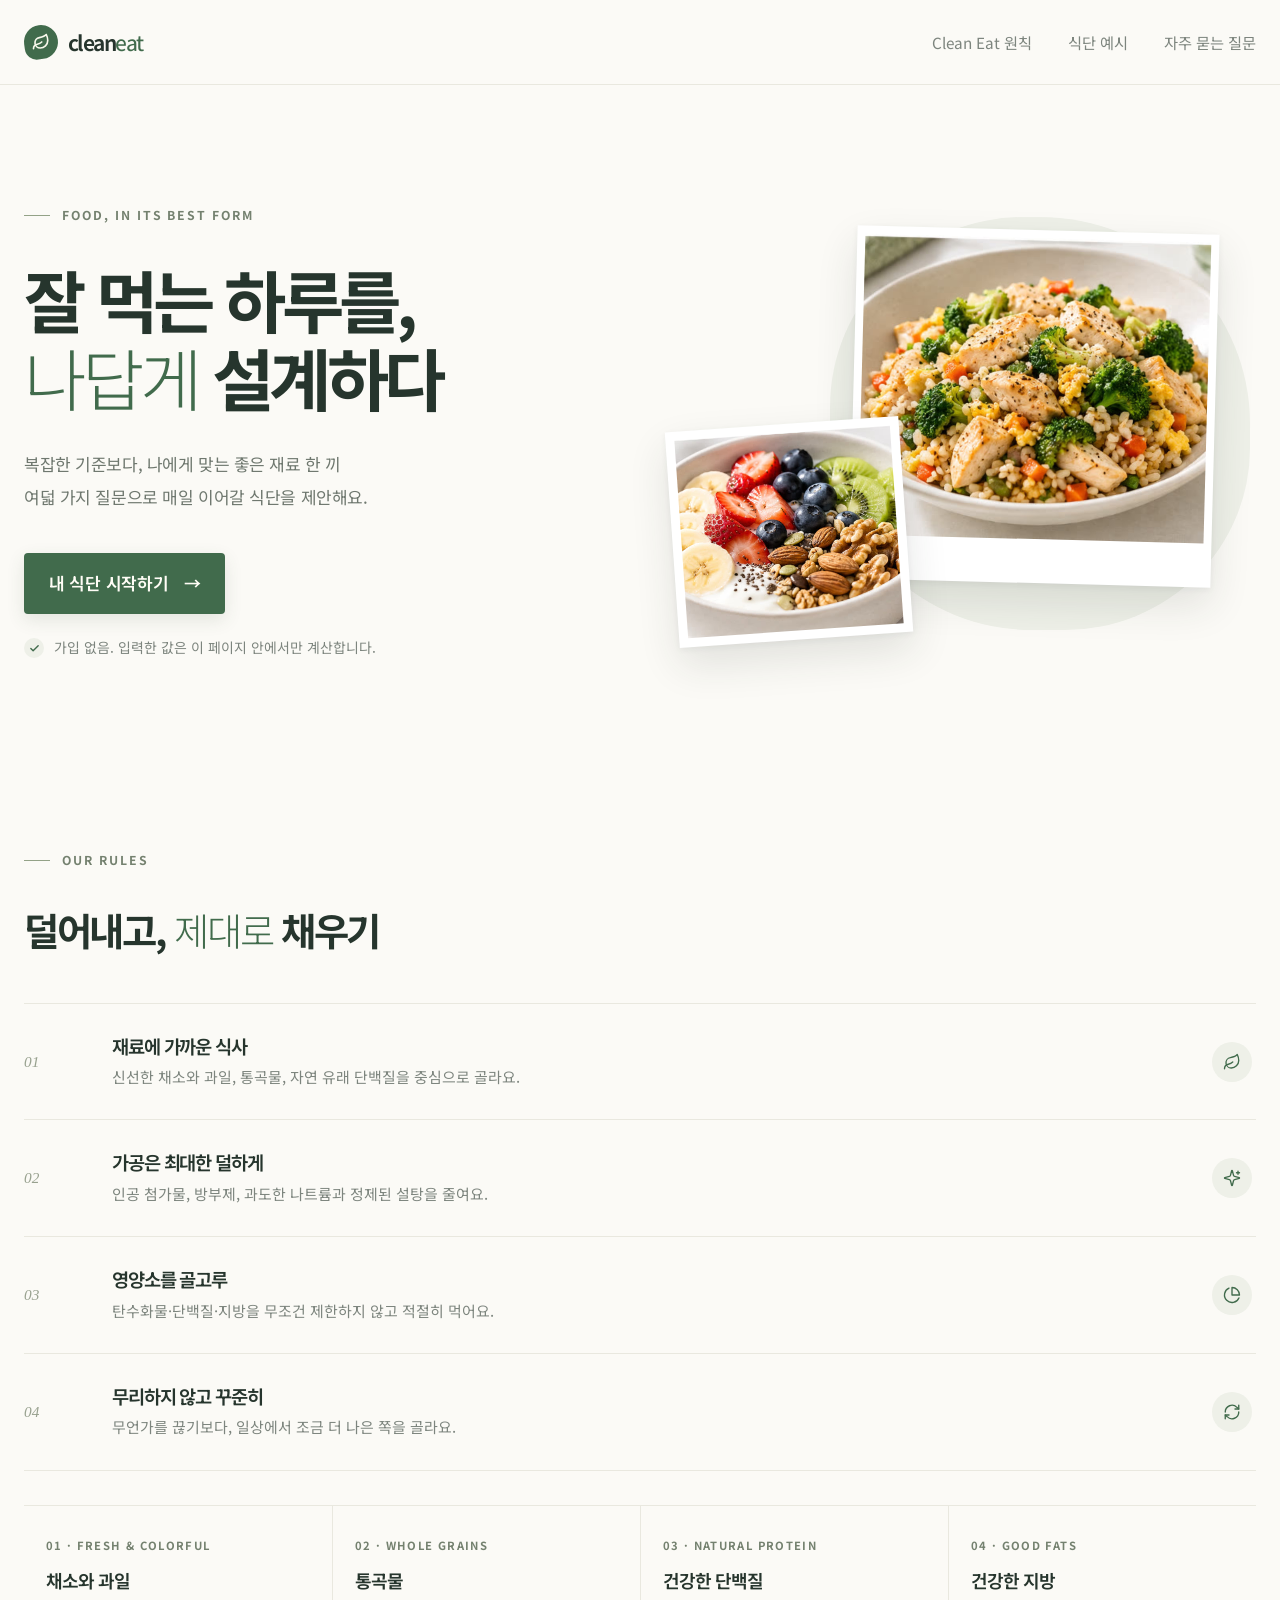
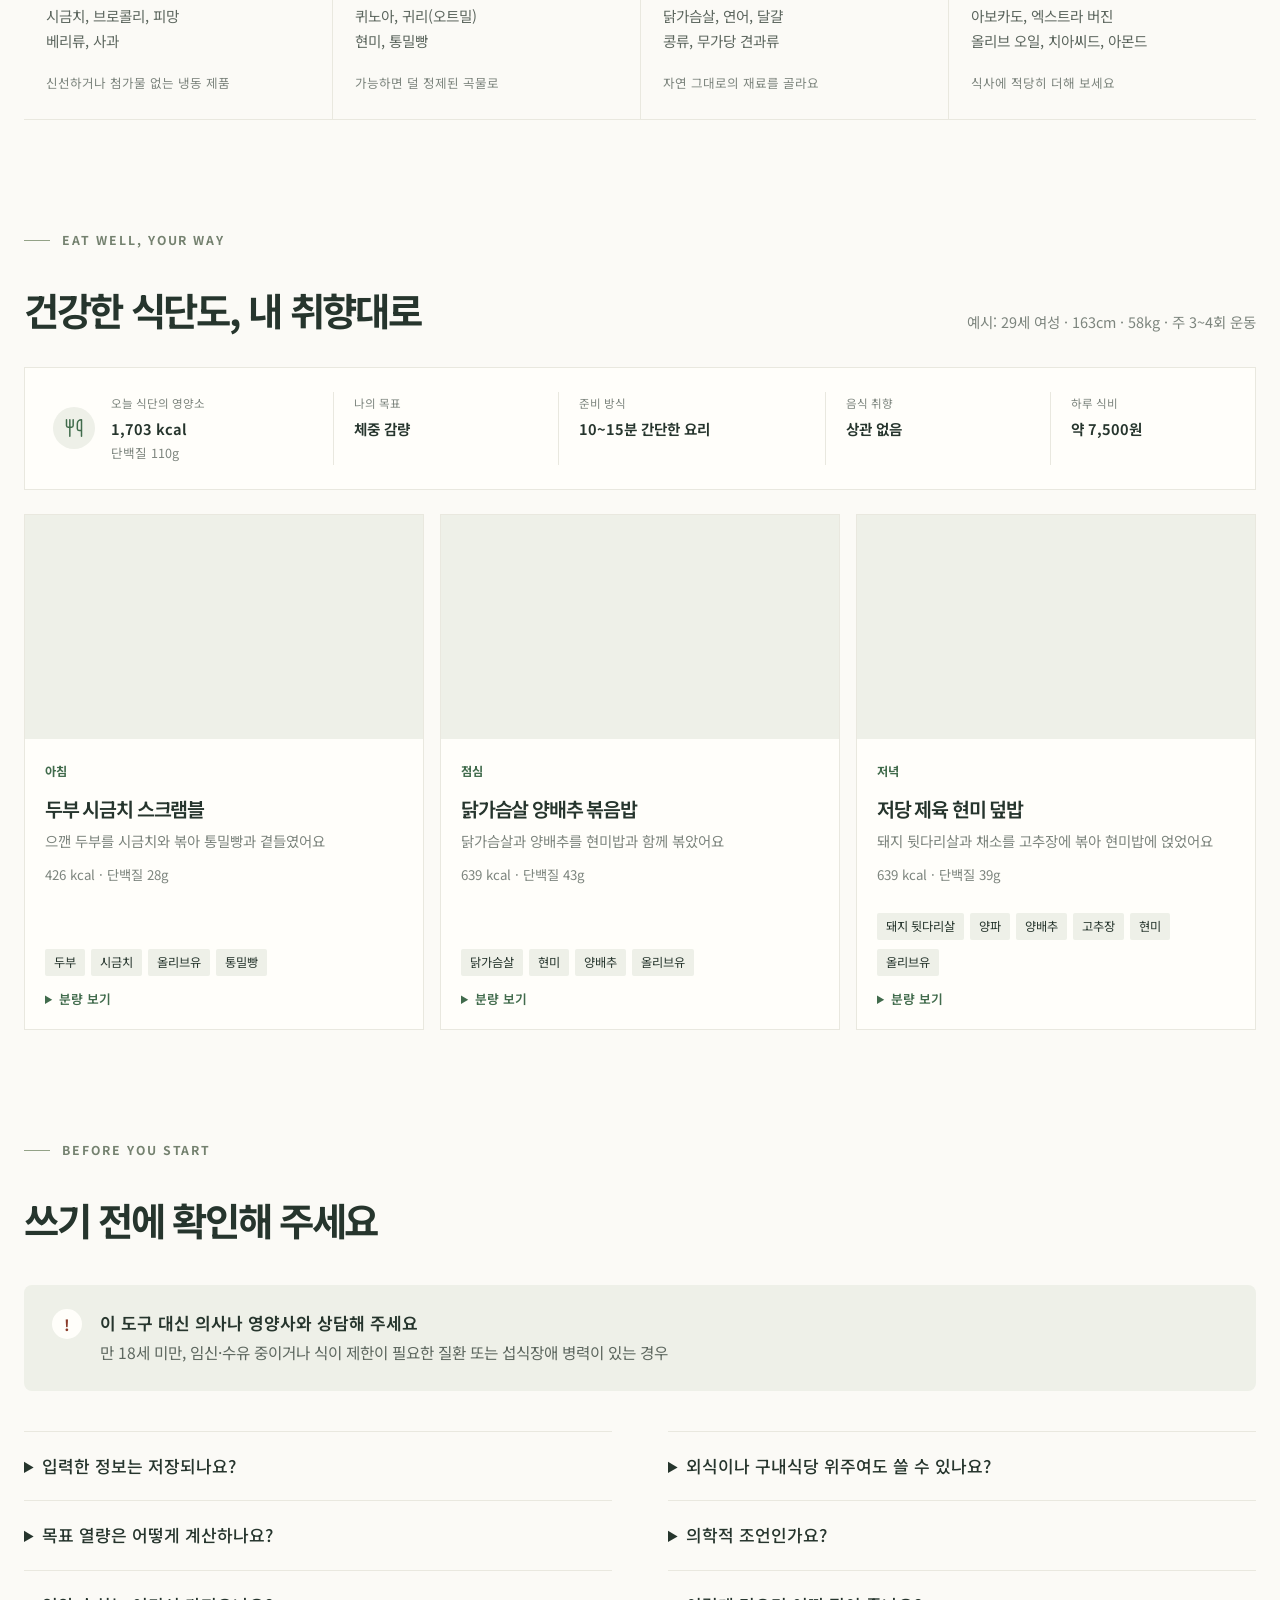
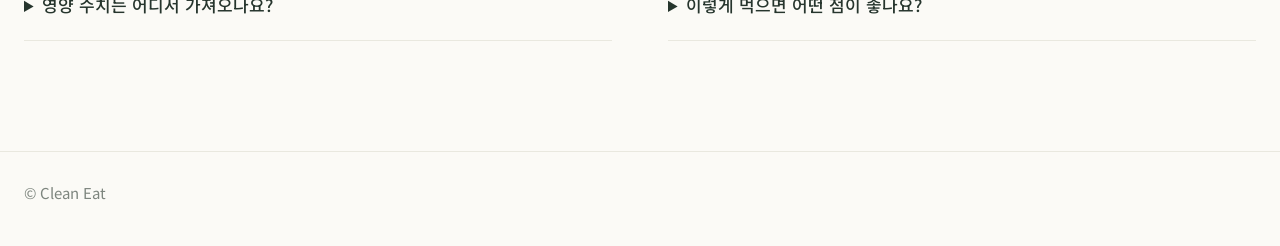
==== cleaneat.html @ fa716d8e "Update cleaneat.html" ====
<!DOCTYPE html>
<html lang="ko">
<head>
<meta charset="utf-8">
<meta name="viewport" content="width=device-width, initial-scale=1, viewport-fit=cover">
<title>Clean Eat — 나를 위한 오늘의 식단</title>
<meta name="description" content="성별·나이·키·몸무게와 목표, 요리 수준, 예산을 입력하면 통곡물·신선식품 중심의 하루 세 끼 메뉴와 분량을 계산해 보여줍니다.">
<link rel="preconnect" href="https://fonts.googleapis.com">
<link rel="preconnect" href="https://fonts.gstatic.com" crossorigin>
<link href="https://fonts.googleapis.com/css2?family=Noto+Sans+KR:wght@100..900&display=swap" rel="stylesheet">
<style>
:root{--bg:#fbfaf6;--fg:#26352d;--mut:#7d857e;--g:#416b4c;--gd:#304e38;--gt:#fffdf6;--card:#fffefa;--soft:#eef0e8;--line:#e9e8df;--warn:#8a3b2a;
box-sizing:border-box;padding-top:env(safe-area-inset-top,0px);padding-bottom:env(safe-area-inset-bottom,0px)}
@media(prefers-color-scheme:dark){:root:not([data-theme="light"]){--bg:#161c18;--fg:#e8eee9;--mut:#a9b8ad;--g:#8fbf96;--gt:#10200f;--card:#1e2620;--soft:#232c25;--line:#34403a;--warn:#e8a08f}}
:root[data-theme="dark"]{--bg:#161c18;--fg:#e8eee9;--mut:#a9b8ad;--g:#8fbf96;--gt:#10200f;--card:#1e2620;--soft:#232c25;--line:#34403a;--warn:#e8a08f}
html{scroll-padding-top:env(safe-area-inset-top,0px);font-size:17px}
*,*:before,*:after{box-sizing:inherit}
body{margin:0;background:var(--bg);color:var(--fg);font-family:"Inter","Noto Sans KR","Apple SD Gothic Neo","Malgun Gothic",sans-serif;line-height:1.7;-webkit-font-smoothing:antialiased;word-break:keep-all;overflow-wrap:break-word}
.w{max-width:1040px;margin:0 auto;padding:0 24px}
.wide{max-width:1328px}
header{border-bottom:1px solid var(--line)}
header .w{max-width:1500px;display:flex;justify-content:space-between;align-items:center;height:84px}
.logo{display:flex;align-items:center;gap:10px;background:none;border:0;padding:0;color:var(--fg);font-family:inherit;font-weight:650;font-size:21px;line-height:1;letter-spacing:-.075em;cursor:pointer}.logo b{color:var(--g);font-weight:450}
.nv{display:flex;align-items:center;gap:36px}.nv .lk{background:none;border:0;padding:6px 0;font:inherit;font-size:.9rem;color:var(--mut);cursor:pointer}.nv .lk:hover{color:var(--fg)}.nv .lk{white-space:nowrap}.nv .sp{display:none}
h1,h2,h3{line-height:1.3;letter-spacing:-.06em;margin:0}
h1{font-size:clamp(44px,5.3vw,80px);font-weight:700;letter-spacing:-.07em;line-height:1.16}
h2{font-size:clamp(1.6rem,3vw,2.5rem);font-weight:700;letter-spacing:-.06em}
.q h2,.rh h2{font-weight:490}
em{font-style:normal;color:var(--g);font-weight:300;letter-spacing:-.06em}
.lab{font-size:.8rem;font-weight:700;letter-spacing:.16em;color:#74816f;margin:0 0 12px}
p{margin:0}.mut{color:var(--mut)}
.btn{display:inline-flex;align-items:center;justify-content:center;gap:15px;border:1px solid transparent;border-radius:4px;background:var(--g);color:var(--gt);font:inherit;font-weight:620;letter-spacing:-.015em;padding:15px 24px;cursor:pointer;box-shadow:0 6px 18px rgba(55,82,61,.12);transition:transform .2s,background .2s,box-shadow .2s}.btn:hover:not(:disabled){transform:translateY(-1px);background:var(--gd,var(--g));box-shadow:0 8px 20px rgba(55,82,61,.16)}
.btn.o{background:none;color:var(--gd,var(--fg));border:1px solid #d9e1d5;border-radius:5px;padding:9px 18px;font-size:.9rem;font-weight:600;box-shadow:none}.btn.o:hover:not(:disabled){background:var(--soft);transform:none;box-shadow:none}
.btn:disabled{opacity:.4;cursor:not-allowed}
:focus-visible{outline:3px solid var(--g);outline-offset:2px}
/* 홈 */
.hero{display:grid;grid-template-columns:1fr 1fr;gap:64px;align-items:center;padding:120px 0 80px}
.hero p.lead{margin:30px 0 40px;color:#6f786f;letter-spacing:-.025em;line-height:1.95}
.hero .ok{display:flex;align-items:center;gap:10px;margin-top:22px;font-size:.82rem;color:var(--mut)}
.hero .ok i{display:grid;place-items:center;width:20px;height:20px;border-radius:50%;background:var(--soft);color:var(--g);flex:none}
.eb{display:flex;align-items:center;gap:12px;font-size:.72rem;font-weight:700;letter-spacing:.16em;color:#74816f;margin:0 0 34px}.eb:before{content:"";width:26px;height:1px;background:#93a287}
/* 히어로 사진 두 장 (큰 사진 a, 작은 사진 b) */
.col{position:relative;aspect-ratio:650/500;width:100%;max-width:660px;justify-self:end}
.col .blob{position:absolute;left:27%;top:2%;width:72%;height:92%;border-radius:46% 50% 44% 48%;background:var(--soft)}
.pol{position:absolute;margin:0;background:#fff;padding:8px 8px 44px;box-shadow:0 18px 40px rgba(38,53,45,.12),0 2px 6px rgba(38,53,45,.06)}
.pol img{display:block;width:100%;height:100%;object-fit:cover}
.pol.a{left:31%;top:5%;width:62%;transform:rotate(1.5deg)}.pol.a img{aspect-ratio:1.15}
.pol.b{left:0;top:48%;width:40%;padding:9px;transform:rotate(-4deg)}.pol.b img{aspect-ratio:1.09}
[id]{scroll-margin-top:24px}
.sec{padding:110px 0 0}
.rows{margin-top:48px;border-bottom:1px solid var(--line)}
.row{display:grid;grid-template-columns:76px 1fr 44px;gap:12px;align-items:center;padding:30px 0;border-top:1px solid var(--line)}
.row .k{color:#98a18f;font-family:Georgia,serif;font-style:italic;font-weight:400;font-size:.9rem}.row h3{font-size:1.1rem;margin-bottom:6px}.row p{font-size:.88rem;color:var(--mut)}
.row .ri{display:grid;place-items:center;width:40px;height:40px;border-radius:50%;background:var(--soft);color:var(--g)}
.ing{display:grid;grid-template-columns:repeat(4,1fr);margin-top:34px;border-top:1px solid var(--line);border-bottom:1px solid var(--line)}
.ing>div{padding:30px 22px 26px;border-left:1px solid var(--line)}.ing>div:first-child{border-left:0}
.ing .k{font-size:.66rem;font-weight:700;letter-spacing:.12em;color:#74816f}
.ing h3{font-size:1.06rem;margin:14px 0 10px}
.ing p{font-size:.86rem;line-height:1.75;color:#5d675f}
.ing small{display:block;margin-top:18px;font-size:.74rem;color:var(--mut)}
.exh{display:flex;justify-content:space-between;align-items:flex-end;gap:16px;flex-wrap:wrap}
.exh .mut{font-size:.85rem}
.two{padding-bottom:110px}
.ck2{display:flex;gap:18px;align-items:flex-start;background:var(--soft);border-radius:8px;padding:24px 28px;margin-top:40px}
.ck2 .ci{flex:none;display:grid;place-items:center;width:30px;height:30px;border-radius:50%;background:var(--card);color:var(--warn);font-weight:700;font-size:.9rem}
.ck2 p{color:#5d675f;font-size:.92rem;line-height:1.7}.ck2 b{display:block;color:var(--fg);font-size:1rem;font-weight:620;margin-bottom:2px}
.faq{display:grid;grid-template-columns:1fr 1fr;column-gap:56px;margin-top:40px;align-items:start}
.faq details{padding:20px 0}
details{border-top:1px solid var(--line);padding:16px 0}details:last-of-type{border-bottom:1px solid var(--line)}
summary{cursor:pointer;font-weight:500}details p{margin-top:8px;color:var(--mut)}
details ul{margin:10px 0 0;padding-left:1.2em;color:var(--mut)}details li+li{margin-top:4px}
/* 요약 막대 (홈 예시 결과) */
.sumt{display:grid;grid-template-columns:1.5fr 1.1fr 1.3fr 1.1fr 1fr;background:var(--card);border:1px solid var(--line);padding:24px 0;margin-top:32px}
.sumt>div{padding:2px 20px;border-left:1px solid var(--line);min-width:0}.sumt>div:first-child{border-left:0;display:flex;align-items:center;gap:16px;padding-left:28px}
.sumt .si{flex:none;width:42px;height:42px;border-radius:50%;background:var(--soft);display:grid;place-items:center;color:var(--g)}
.sumt span{display:block;font-size:.68rem;color:var(--mut)}.sumt b{display:block;font-size:.86rem;font-weight:650;margin-top:4px;line-height:1.5}.sumt small{display:block;font-size:.74rem;color:var(--mut);margin-top:2px}
@media(max-width:1000px){.hero{gap:40px}.ing{grid-template-columns:1fr 1fr}.ing>div:nth-child(3){border-left:0}.ing>div:nth-child(n+3){border-top:1px solid var(--line)}.faq{grid-template-columns:1fr}.faq>div+div details:first-of-type{border-top:0}.faq>div:first-child details:last-of-type{border-bottom:0}}
.cta{background:var(--soft);border-radius:12px;padding:40px;display:flex;justify-content:space-between;align-items:center;gap:24px;flex-wrap:wrap;margin:8px 0 72px}
footer{border-top:1px solid var(--line);padding:28px 0 40px;font-size:.88rem;color:var(--mut)}
#quiz,#res{padding:48px 24px 72px;max-width:1328px}
.top{display:flex;justify-content:space-between;align-items:baseline}.top .lab{margin:0;letter-spacing:.16em;font-weight:600;color:#8a9585;font-size:.72rem}.cnt{font-weight:650;color:var(--g);font-size:.95rem;letter-spacing:.02em}
.qg{display:grid;grid-template-columns:260px minmax(0,1fr);gap:72px}.qm{max-width:860px;min-width:0}
.qn{font-size:.85rem;color:var(--mut);margin:4px 0 0}.qw{display:flex;gap:8px;font-size:.82rem;color:var(--warn);background:var(--soft);border-radius:6px;padding:10px 14px;margin:12px 0 0}.qw:before{content:"!";font-weight:700}
.stp{font-size:.72rem;font-weight:700;letter-spacing:.14em;color:#74816f;margin:0 0 14px}
.jn{display:flex;flex-direction:column;list-style:none;margin:0;padding:0;align-self:start}.jn li{position:relative;display:flex;align-items:center;gap:14px;flex:1;min-height:52px;color:#a2a79f;font-size:.92rem;transition:color .2s}.jn li:not(:last-child):after{content:"";position:absolute;left:16px;top:50%;height:100%;width:1px;background:#e6e8df}
.jn b{position:relative;z-index:1;display:grid;place-items:center;width:33px;height:33px;border:1px solid #e2e5dc;border-radius:50%;background:var(--bg);color:#a2a79f;font-size:.68rem;font-weight:650}

.jn li.on{color:var(--gd,var(--fg));font-weight:650}.jn li.on b{background:var(--g);border-color:var(--g);color:#fff}.jn li.dn b{border-color:#dce6d9;background:#e5ede2;color:var(--g)}
.bar{height:2px;background:#e7e9e0;margin:14px 0 36px}.bar i{display:block;height:100%;background:#64805b;transition:width .32s ease}
.q h2{margin-bottom:10px;white-space:nowrap}.q .mut{margin-bottom:28px}
.opt{display:grid;grid-template-columns:24px minmax(0,1fr) 16px;gap:18px;align-items:center;width:100%;text-align:left;font:inherit;color:var(--fg);background:var(--card);border:1px solid var(--line);border-radius:6px;padding:18px 22px;margin-bottom:12px;cursor:pointer;transition:border-color .15s,background .15s}
.opt .rd{display:grid;place-items:center;width:24px;height:24px;border-radius:50%;border:1px solid #d6dbd1;background:var(--card);color:#fff}.opt .rd svg{opacity:0}
.ms .opt .rd{border-radius:6px}
/* STEP 04(제한 식품)는 안내 문구 두 줄이 더 있어 선택지를 낮춰 다른 단계와 아래 선 높이를 맞춤 */
#os.ms{display:flex;flex-direction:column}.ms .opt{flex:1 1 auto;padding-top:4px;padding-bottom:4px;margin-bottom:8px}.ms+.qn+.qw{margin-top:6px}.opt .cv{color:#9aa294;display:grid}
.opt[aria-pressed=true] .rd{background:var(--g);border-color:var(--g)}.opt[aria-pressed=true] .rd svg{opacity:1}
.opt small{display:block;color:var(--mut);font-size:.88rem}
.opt[aria-pressed=true]{border-color:var(--g);box-shadow:inset 0 0 0 1px var(--g);background:var(--soft)}
label.f{display:block;font-weight:500;margin:16px 0 6px}
input[type=number],select{width:100%;font:inherit;color:var(--fg);background:var(--card);border:1px solid var(--line);border-radius:8px;padding:12px 14px}
.g2{display:grid;grid-template-columns:1fr 1fr;gap:14px}
.chk{display:flex;gap:10px;align-items:flex-start;margin:8px 0;color:var(--mut);font-size:.95rem}.chk input{margin-top:.45em}
.nav{display:flex;justify-content:space-between;margin-top:28px}
.q .nav{align-items:center;border-top:1px solid var(--line);margin-top:32px;padding-top:22px}
.tl{display:inline-flex;align-items:center;gap:10px;background:none;border:0;padding:8px 0;font:inherit;font-weight:620;color:var(--g);cursor:pointer}.tl.bk{color:var(--mut);font-weight:500}.tl:hover:not(:disabled){color:var(--gd)}.tl:disabled{opacity:.35;cursor:not-allowed}
.err{color:var(--warn);margin-top:14px;font-weight:500}
.sum{display:grid;grid-template-columns:repeat(auto-fit,minmax(150px,1fr));gap:12px;margin:24px 0}
.sum div{background:var(--soft);border-radius:8px;padding:14px 16px}.sum b{display:block;font-size:1.35rem;color:var(--g)}.sum span{font-size:.88rem;color:var(--mut)}
.meal{background:var(--card);border:1px solid var(--line);border-radius:10px;margin-bottom:14px;overflow:hidden}
.ph{background:var(--soft);color:var(--mut);font-size:.88rem;display:flex;align-items:center;justify-content:center;height:120px}
.meal img{width:100%;max-height:220px;object-fit:cover;display:block}
.mb{padding:16px 20px}.mb .s{font-size:.88rem;color:var(--g);font-weight:700}.mb h3{font-size:1.15rem;margin:2px 0 6px}
.tags span{display:inline-block;background:var(--soft);border-radius:6px;padding:2px 9px;font-size:.82rem;margin:0 6px 6px 0}
.note{font-size:.92rem;color:var(--mut);margin:12px 0}
.safe{border-left:3px solid var(--g);padding:10px 16px;background:var(--soft);font-size:.95rem;margin:24px 0}
[hidden]{display:none!important}
h3{font-weight:620}.mk{display:inline-grid;place-items:center;width:34px;height:34px;border-radius:50% 50% 50% 12px;background:var(--g);color:#f8f8ec;transform:rotate(-8deg)}.mk svg{transform:rotate(8deg)}
@media(max-width:760px){.db{display:none}.nv{gap:14px}.nv .lk{font-size:.8rem}.nv .lp{display:none}.nv .sp{display:inline}.qg{grid-template-columns:1fr;gap:24px}.jn{display:flex;justify-content:space-between}.jn{flex-direction:row;height:auto!important}.jn li{flex:none;min-height:0}.jn li:after{display:none!important}.jn li span{display:none}#quiz,#res{padding-top:32px}}
@media(max-width:760px){.hero{grid-template-columns:1fr;gap:36px;padding:56px 0 48px}.col{justify-self:center}.sec{padding-top:72px}.row{grid-template-columns:44px 1fr}.row .ri{display:none}.ing{grid-template-columns:1fr}.ing>div{border-left:0!important}.ing>div+div{border-top:1px solid var(--line)}.two{padding-bottom:72px}.cta{padding:28px}.g2{grid-template-columns:1fr}
 .sumt{grid-template-columns:1fr 1fr;padding:0}.sumt>div{padding:14px 18px;border-left:0;border-top:1px solid var(--line)}.sumt>div:first-child{grid-column:1/-1;border-top:0;padding-left:18px}}
.opt:disabled{opacity:.45;cursor:not-allowed}
.pre{display:flex;gap:8px;flex-wrap:wrap;margin:0 0 16px}
.tw{overflow-x:auto;margin:16px 0}
.wk{width:100%;border-collapse:collapse;font-size:.92rem}
.wk th,.wk td{text-align:left;padding:10px 8px;border-bottom:1px solid var(--line);vertical-align:top}
.wk th{color:var(--mut);font-weight:600;font-size:.85rem}.wk td:first-child{font-weight:650;color:var(--g);white-space:nowrap}
.dd .mb2{padding:10px 0;border-top:1px solid var(--line)}.dd .mb2:first-of-type{border-top:0}.dd .s{font-size:.85rem;color:var(--g);font-weight:700}
/* 하루 식단 결과 */
.rh{display:flex;justify-content:space-between;align-items:flex-end;gap:16px;flex-wrap:wrap}.rh .eb{margin-bottom:14px}
.rh h2{font-size:clamp(1.7rem,3.2vw,2.3rem)}.rh .cn{color:var(--mut);font-size:.78rem}.rh .cn b{font-family:Georgia,serif;font-weight:400;font-size:1.35rem;color:var(--fg)}
.stat{font-size:.85rem;color:var(--mut);margin:14px 0 0}
.cards{display:grid;grid-template-columns:repeat(3,1fr);gap:16px;margin-top:24px;align-items:stretch}
.card{background:var(--card);border:1px solid var(--line);display:flex;flex-direction:column;min-height:330px}
.card .im{position:relative;aspect-ratio:16/9;overflow:hidden;background:var(--soft)}.card .im img{width:100%;height:100%;object-fit:cover;display:block}
.card .bd{position:absolute;left:12px;bottom:12px;background:var(--card);color:var(--fg);font-size:.6rem;font-weight:700;letter-spacing:.14em;padding:5px 8px}
.card .cb{padding:22px 20px 20px;display:flex;flex-direction:column;flex:1}
.ct{display:flex;justify-content:space-between;align-items:baseline;font-size:.72rem;font-weight:700;color:var(--g)}.ct i{font-family:Georgia,serif;font-weight:400;color:var(--mut)}
.card h3{font-size:1.15rem;margin:14px 0 8px}.card .ds{font-size:.85rem;color:var(--mut)}
.card .kc{font-size:.78rem;color:var(--mut);margin-top:10px}
.card .ft{margin-top:auto;padding-top:24px}
.card .tags span{border-radius:2px;font-size:.72rem;padding:3px 9px}
.card details{border:0;padding:6px 0 0}.card summary{font-size:.75rem;color:var(--g);font-weight:600}.card details ul{margin:6px 0 0;padding-left:1.1em;font-size:.78rem;color:var(--mut)}
.card.em{justify-content:center;align-items:center;color:var(--mut);font-size:.9rem;padding:24px;text-align:center}
.r2{display:grid;grid-template-columns:1fr 1.5fr;gap:16px;margin-top:40px}
.box{position:relative;background:var(--soft);border:1px solid var(--line);padding:30px 22px 28px}
.box .k{font-size:.62rem;font-weight:700;letter-spacing:.14em;color:#74816f}
.box h3{font-size:1.15rem;margin:16px 0 8px}.box p{font-size:.85rem;color:var(--mut)}
.box .ic{position:absolute;right:18px;top:18px;width:34px;height:34px;border-radius:50%;background:var(--card);display:grid;place-items:center;color:var(--g)}
.box .tags{margin-top:18px}.box .tags span{background:var(--card);border:1px solid var(--line);border-radius:2px;font-size:.72rem;padding:3px 12px}
.ck{display:flex;flex-wrap:wrap;gap:6px 20px;list-style:none;margin:14px 0 0;padding:0;font-size:.72rem;color:var(--mut)}.ck li:before{content:"✓";color:var(--g);margin-right:6px}
.foot{display:flex;justify-content:flex-end;align-items:center;gap:16px;flex-wrap:wrap;border-top:1px solid var(--line);border-bottom:1px solid var(--line);padding:20px 0;margin-top:32px}
.foot .l{display:flex;align-items:center;gap:14px}.foot .ic2{width:38px;height:38px;border-radius:50%;background:var(--soft);display:grid;place-items:center;color:var(--g);flex:none}
.foot b{font-size:.92rem}.foot p{font-size:.78rem;color:var(--mut)}.foot .bs{display:flex;gap:10px;flex-wrap:wrap}
.disc{font-size:.72rem;color:var(--mut);margin:16px 0 0}
@media(max-width:760px){.cards,.r2{grid-template-columns:1fr}.card{min-height:0}.foot .bs{width:100%}.foot .bs .btn{flex:1}}
@media(max-width:350px){.nv{gap:10px}.nv .lk{font-size:.72rem}.logo{font-size:18px;gap:8px}.mk{width:32px;height:32px}}
</style>
</head>
<body>
<header><div class="w"><button class="logo" id="logo" aria-label="처음 화면으로"><i class="mk"><svg width="18" height="18" viewBox="0 0 24 24" fill="none" stroke="currentColor" stroke-width="2.2" stroke-linecap="round" stroke-linejoin="round" aria-hidden="true"><path d="M11 20A7 7 0 0 1 9.8 6.1C15.5 5 17 4.48 19 2c1 2 2 4.18 2 8 0 5.5-4.78 10-10 10Z"/><path d="M2 21c0-3 1.85-5.36 5.08-6C9.5 14.52 12 13 13 12"/></svg></i><span>clean<b>eat</b></span></button><nav class="nv"><button class="lk" data-to="rules"><span class="lp">Clean Eat </span>원칙</button><button class="lk" data-to="example">식단 예시</button><button class="lk" data-to="faq"><span class="lp">자주 묻는 질문</span><span class="sp">FAQ</span></button></nav></div></header>

<main>
<div id="home">
<div class="w wide">
 <section class="hero">
  <div>
   <p class="eb">FOOD, IN ITS BEST FORM</p><h1>잘 먹는 하루를,<br><em>나답게</em> 설계하다</h1>
   <p class="lead">복잡한 기준보다, 나에게 맞는 좋은 재료 한 끼<br class="db"> 여덟 가지 질문으로 매일 이어갈 식단을 제안해요.</p>
   <button class="btn" data-go>내 식단 시작하기 <span aria-hidden="true">→</span></button>
   <p class="ok"><i><svg width="11" height="11" viewBox="0 0 24 24" fill="none" stroke="currentColor" stroke-width="3" stroke-linecap="round" stroke-linejoin="round" aria-hidden="true"><path d="M20 6 9 17l-5-5"/></svg></i>가입 없음. 입력한 값은 이 페이지 안에서만 계산합니다.</p>
  </div>
  <div class="col">
   <div class="blob"></div>
   <figure class="pol a"><img src="[data-uri]" alt="닭가슴살과 브로콜리를 곁들인 현미 볶음밥"></figure>
   <figure class="pol b"><img src="[data-uri]" alt="과일과 견과류를 올린 요거트 볼"></figure>
  </div>
 </section>

 <section class="sec" id="rules">
  <p class="eb">OUR RULES</p>
  <h2>덜어내고, <em>제대로</em> 채우기</h2>
  <div class="rows">
   <div class="row"><span class="k">01</span><div><h3>재료에 가까운 식사</h3><p>신선한 채소와 과일, 통곡물, 자연 유래 단백질을 중심으로 골라요.</p></div><span class="ri" id="ri1"></span></div>
   <div class="row"><span class="k">02</span><div><h3>가공은 최대한 덜하게</h3><p>인공 첨가물, 방부제, 과도한 나트륨과 정제된 설탕을 줄여요.</p></div><span class="ri" id="ri2"></span></div>
   <div class="row"><span class="k">03</span><div><h3>영양소를 골고루</h3><p>탄수화물·단백질·지방을 무조건 제한하지 않고 적절히 먹어요.</p></div><span class="ri" id="ri3"></span></div>
   <div class="row"><span class="k">04</span><div><h3>무리하지 않고 꾸준히</h3><p>무언가를 끊기보다, 일상에서 조금 더 나은 쪽을 골라요.</p></div><span class="ri" id="ri4"></span></div>
  </div>
  <div class="ing">
   <div><p class="k">01 · FRESH &amp; COLORFUL</p><h3>채소와 과일</h3><p>시금치, 브로콜리, 피망<br>베리류, 사과</p><small>신선하거나 첨가물 없는 냉동 제품</small></div>
   <div><p class="k">02 · WHOLE GRAINS</p><h3>통곡물</h3><p>퀴노아, 귀리(오트밀)<br>현미, 통밀빵</p><small>가능하면 덜 정제된 곡물로</small></div>
   <div><p class="k">03 · NATURAL PROTEIN</p><h3>건강한 단백질</h3><p>닭가슴살, 연어, 달걀<br>콩류, 무가당 견과류</p><small>자연 그대로의 재료를 골라요</small></div>
   <div><p class="k">04 · GOOD FATS</p><h3>건강한 지방</h3><p>아보카도, 엑스트라 버진<br>올리브 오일, 치아씨드, 아몬드</p><small>식사에 적당히 더해 보세요</small></div>
  </div>
 </section>

 <section class="sec" id="example">
  <div class="exh"><div><p class="eb">EAT WELL, YOUR WAY</p><h2>건강한 식단도, 내 취향대로</h2></div><p class="mut" id="exwho"></p></div>
  <div id="ex"></div>
 </section>

 <section class="sec" id="faq">
  <div class="two">
   <p class="eb">BEFORE YOU START</p><h2>쓰기 전에 확인해 주세요</h2>
   <div class="ck2"><span class="ci">!</span><p><b>이 도구 대신 의사나 영양사와 상담해 주세요</b>만 18세 미만, 임신·수유 중이거나 식이 제한이 필요한 질환 또는 섭식장애 병력이 있는 경우</p></div>
   <div class="faq">
    <div>
     <details><summary>입력한 정보는 저장되나요?</summary><p>이 페이지 안에서만 계산하고 서버로 보내지 않습니다. 새로고침하면 사라집니다.</p></details>
     <details><summary>목표 열량은 어떻게 계산하나요?</summary><p>Mifflin-St Jeor 공식으로 기초대사량을 구하고 활동량과 목표를 반영합니다. 단백질은 몸무게 1kg당 목표별 기준으로 계산합니다.</p></details>
     <details><summary>영양 수치는 어디서 가져오나요?</summary><p>현재는 시험 버전이라 임시 수치를 씁니다. 공식 영양성분 DB로 교체한 뒤 출처를 표기할 예정입니다.</p></details>
    </div>
    <div>
     <details><summary>외식이나 구내식당 위주여도 쓸 수 있나요?</summary><p>이 도구는 직접 챙겨 먹으려는 사람을 위한 하루 세 끼 기준입니다. 구내식당·외식·급식 위주이거나 하루 세 끼가 아니라면 결과가 맞지 않을 수 있어요.</p></details>
     <details><summary>의학적 조언인가요?</summary><p>아닙니다. 일반적인 식사 구성 예시이며 진단이나 치료를 대신하지 않습니다.</p></details>
     <details><summary>이렇게 먹으면 어떤 점이 좋나요?</summary><ul><li>채소·과일·통곡물이 늘면서 식이섬유와 비타민을 더 챙길 수 있어요.</li><li>포만감이 오래가는 음식이라 과식이 줄어 식습관 개선과 체중 관리에 도움이 될 수 있어요.</li><li>가공식품이 줄면 첨가당과 나트륨도 함께 줄어요. 국물·장류 간은 싱겁게.</li></ul></details>
    </div>
   </div>
  </div>
 </section>
</div>
</div>
<div class="w" id="quiz" hidden></div>
<div class="w" id="res" hidden></div>
</main>
<footer><div class="w wide">© Clean Eat</div></footer>

<script>
/* ============ 1. 설정값 (안전·계산 기준) — 공신력 있는 출처로 확인 후 수정 ============ */
const CONFIG={
 minAge:18, bmiMin:18.5,
 kcalFloor:{m:1500,f:1200},                      // 하루 최소 열량 (임시값, 출처 확인 필요)
 goalMul:{lose:.85,gain:1.1,keep:1,energy:1,health:1,perf:1.05},   // 목표별 열량 배수 (perf는 이전 선택지, 지금은 안 씀)
 protPerKg:{lose:1.6,gain:1.8,keep:1.2,energy:1.2,health:1.2,perf:1.6},// 목표별 단백질 g/kg — energy·health는 근거 있는 별도 기준이 없어 유지(keep)와 같게 둠
 activity:[1.2,1.375,1.55,1.725,1.9],               // 주간 활동 선택지 순서대로 (거의 안 함 ~ 매일)
 slots:['a','m','m'], split:[.25,.375,.375],     // 하루 3끼 고정: 아침, 점심, 저녁
 slotName:['아침','점심','저녁'], days:['월','화','수','목','금','토','일'],
 portion:{min:.5,max:2},                         // 메뉴 기본 분량 대비 배수 범위
 prefShare:.6,                                   // 선호 단백질 메뉴를 쓰는 점심·저녁 비율
 cuPenalty:{a:2,m:4},                            // 선호 음식 스타일이 아닐 때 벌점 (아침은 약하게)
 fit:{kcal:6,prot:4}
};
/* 홈 화면 '예시 결과'에 쓰는 입력값 (실제 계산 엔진으로 만들어 보여줌). 바꾸면 예시도 바뀜 */
const EXAMPLE={basic:{sx:'f',ag:29,ht:163,wt:58},goal:'lose',act:2,excl:[],pro:'any',cu:'any',prep:3,budget:20000,sel:{}};
/* 음식 취향 '지중해식'으로 고를 때 우선하는 메뉴 (올리브유·생선·콩·통곡물·채소 중심, 장류·아시아 양념 제외). 메뉴를 추가하면 여기에도 넣어 주세요 */
const MED_IDS=new Set(['a3','a4','a6','a14','R79','R82','R115','c1','c2','c3','c5','m2','f1','f2','f5','f6','f7','f8','m3','m13','s1','s3','s4','s5','s6','s12','e2','e4','e5','R51','R94','R100','R101','R105','R107','R112','R116','R118','R119','R122']);
const PRESET={veg:['육류','해산물'],vegan:['육류','해산물','달걀','유제품']};
const PRO_LABEL={chicken:'닭고기',red:'소고기·돼지고기',egg:'달걀·유제품',soy:'두부·콩류',fish:'생선',none:'기타',any:'다양하게'};
/* ============ 2. 질문 (기본 정보 다음 단계) — 순서: 목표 → 활동 → 제한 식품 → 선호 단백질 → 음식 스타일 → 준비 방식 → 예산 ============ */
const QUESTIONS=[
 {id:'goal',l:'나의 목표',t:'이번 식단에서 바라는 건 무엇인가요?',h:'나에게 더 가까운 목표 하나를 골라주세요.',o:[['lose','체중 감량 및 체지방 감소','무리 없이 천천히 줄여가는 식단을 원해요'],['gain','근육량 증가 및 체력 증진','단백질과 탄수화물을 챙기는 식단을 원해요'],['keep','현재 체중 및 체형 유지','지금의 균형을 꾸준히 이어가고 싶어요'],['energy','일상 활력 충전 및 피로 회복','속 편하고 든든하게 하루를 보내고 싶어요'],['health','식습관 교정 및 건강 관리','덜 가공된 음식으로 식습관을 바로잡고 싶어요']]},
 {id:'act',l:'주간 활동',t:'평소 일주일에 얼마나 움직이나요?',h:'운동뿐 아니라 산책처럼 일상에서 하는 활동도 떠올려 보세요.',o:[[0,'가벼운 활동','산책이나 스트레칭 위주'],[1,'주 1~2회','가끔 시간을 내서 운동해요'],[2,'주 3~4회','규칙적으로 몸을 움직여요'],[3,'주 5~6회','활동량이 많은 편이에요'],[4,'매일','매일 땀 흘릴 만큼 운동해요']]},
 {id:'excl',l:'제한 식품',multi:1,t:'못 먹거나 피해야 하는 음식이 있나요?',h:'알레르기나 개인적인 이유로 피하는 식품을 모두 선택해주세요.',note:'선택하지 않아도 다음으로 넘어갈 수 있어요.',warn:'실제 알레르기가 있다면 모든 재료와 조리 도구의 교차 접촉 여부를 꼭 확인해 주세요. 이 목록에 없는 밀·메밀·대두 등은 걸러지지 않아요.',o:[['유제품','유제품','우유, 치즈, 요거트'],['견과류','견과류','호두, 땅콩, 아몬드 등'],['해산물','해산물','생선, 새우, 오징어, 젓갈이 든 김치'],['달걀','달걀','달걀이 들어간 요리 전체'],['육류','육류','닭·소·돼지고기']]},
 {id:'pro',l:'선호 단백질',t:'어떤 단백질 식품을 가장 선호하나요?',h:'평소 즐겨 먹거나 좋아하는 단백질 식품을 떠올려 보세요.',o:[['chicken','닭고기','닭가슴살 중심'],['red','소고기·돼지고기','살코기 위주'],['egg','달걀·유제품','달걀, 그릭요거트 등'],['fish','생선·해산물','연어, 고등어, 새우 등'],['any','다양하게 먹고 싶어요','한 가지에 치우치지 않게']]},
 {id:'cu',l:'음식 취향',t:'어떤 스타일의 음식을 가장 선호하나요?',h:'내 취향에 가까운 음식 스타일을 선택해 주세요.',o:[['kr','한식 위주','밥, 국, 찌개 등'],['west','양식 위주','샐러드, 파스타, 수프 등'],['med','지중해식','올리브유, 생선, 콩, 채소 중심'],['world','다양한 세계 음식','일식, 중식, 동남아, 인도식 등'],['any','상관 없음','가리지 않고 다양하게']]},
 {id:'prep',l:'준비 방식',t:'평소 어느 정도까지 요리할 수 있나요?',h:'가장 가까운 항목 하나를 선택해 주세요.',o:[[1,'조리 없이 바로 먹는 음식','완제품이나 간편식 위주'],[2,'전자레인지로 간단히 조리','데우거나 간단하게 익히기'],[3,'10~15분 간단한 요리','달걀, 볶음밥 등'],[4,'30분 정도 일반적인 요리','여러 재료 활용'],[5,'요리를 즐겨요','새로운 레시피도 괜찮아요']]},
 {id:'budget',l:'하루 예산',t:'하루 식비는 어느 정도가 편한가요?',h:'식재료를 선택할 때 참고할 하루 전체 예산을 골라주세요.',o:[[10000,'10,000원 이하','하루 식비 기준으로 알뜰하게'],[15000,'10,000~15,000원','부담 없이 균형 있게'],[20000,'15,000~20,000원','재료 선택을 조금 더 넓게'],[25000,'20,000~25,000원','다양한 재료를 두루 활용'],[1e9,'제한 없음','가격보다 메뉴를 우선해요']]}
];
/* ============ 3. 재료 (100g당, 건조 곡물·콩은 건조 무게) — 임시 수치! 기억에 의존한 근사치. 식약처 DB 등으로 전부 검증 필요. 공식 영양성분 DB와 실제 가격으로 교체. k 열량, p 단백질(g), c 가격(원) ============ */
/* 배추김치는 젓갈이 들어갈 수 있어 해산물 제외 태그를 붙임(비건 김치는 제품 확인) */
const ING={
 /* 육류 */
 chicken:{n:'닭가슴살',k:109,p:23,c:1300,ex:['육류']},thigh:{n:'닭다리살(껍질 제거)',k:121,p:19.7,c:1100,ex:['육류']},tender:{n:'닭안심',k:105,p:23,c:1400,ex:['육류']},turkey:{n:'칠면조 가슴살',k:104,p:24,c:3000,ex:['육류']},
 beef:{n:'소고기 우둔살',k:140,p:21,c:3500,ex:['육류']},mince:{n:'소고기 다짐육(우둔)',k:150,p:20,c:2800,ex:['육류']},pork:{n:'돼지 안심',k:120,p:21,c:1500,ex:['육류']},porkleg:{n:'돼지 뒷다리살',k:130,p:21,c:1000,ex:['육류']},
 /* 해산물 */
 salmon:{n:'연어',k:208,p:20,c:4500,ex:['해산물']},mack:{n:'고등어',k:200,p:19,c:1200,ex:['해산물']},samchi:{n:'삼치',k:130,p:20,c:1500,ex:['해산물']},cod:{n:'대구',k:82,p:18,c:1800,ex:['해산물']},
 tuna:{n:'참치 통조림(물)',k:116,p:26,c:1800,ex:['해산물']},shrimp:{n:'새우살',k:85,p:20,c:2500,ex:['해산물']},squid:{n:'오징어',k:92,p:15.6,c:1800,ex:['해산물']},
 /* 달걀·콩 */
 egg:{n:'달걀',k:143,p:12.6,c:500,ex:['달걀']},tofu:{n:'두부',k:84,p:8,c:400,ex:[]},softtofu:{n:'순두부',k:48,p:5,c:300,ex:[]},natto:{n:'낫토',k:200,p:17,c:1500,ex:[]},edamame:{n:'냉동 에다마메',k:121,p:12,c:1500,ex:[]},
 lentil:{n:'렌틸콩(건)',k:353,p:25,c:800,ex:[]},chickpea:{n:'병아리콩(건)',k:364,p:19,c:700,ex:[]},chickcan:{n:'병아리콩 통조림(물기 뺀)',k:130,p:7,c:800,ex:[]},whitebean:{n:'흰강낭콩(건)',k:333,p:23,c:900,ex:[]},soymilk:{n:'무가당 두유',k:45,p:3.5,c:250,ex:[]},
 /* 유제품 */
 yog:{n:'그릭요거트',k:97,p:9,c:1200,ex:['유제품']},cottage:{n:'코티지치즈',k:98,p:11,c:2000,ex:['유제품']},ricotta:{n:'리코타치즈',k:174,p:11,c:2500,ex:['유제품']},mozz:{n:'모차렐라치즈',k:280,p:22,c:2500,ex:['유제품']},parm:{n:'파마산치즈',k:431,p:38,c:4000,ex:['유제품']},milk:{n:'우유',k:65,p:3.2,c:250,ex:['유제품']},
 /* 곡물·면·빵 */
 brice:{n:'현미(건)',k:360,p:7.5,c:500,ex:[]},quinoa:{n:'퀴노아(건)',k:368,p:14,c:2000,ex:[]},oat:{n:'오트밀',k:380,p:13,c:700,ex:[]},granola:{n:'저당 그래놀라',k:430,p:10,c:1500,ex:['견과류']},
 bread:{n:'통밀빵',k:250,p:10,c:800,ex:[]},tortilla:{n:'통밀 또띠아',k:300,p:9,c:1500,ex:[]},pasta:{n:'통밀 파스타(건)',k:350,p:13,c:800,ex:[]},soba:{n:'메밀면(건)',k:340,p:14,c:1000,ex:[]},ricenoodle:{n:'쌀국수(건)',k:360,p:6,c:1000,ex:[]},
 sweet:{n:'고구마',k:86,p:1.6,c:500,ex:[]},potato:{n:'감자',k:77,p:2,c:300,ex:[]},pumpkin:{n:'단호박',k:50,p:1.5,c:500,ex:[]},
 /* 채소·버섯·해조 */
 broc:{n:'브로콜리',k:34,p:2.8,c:900,ex:[]},spin:{n:'시금치',k:23,p:2.9,c:700,ex:[]},sprout:{n:'콩나물',k:30,p:3.5,c:300,ex:[]},mush:{n:'양송이버섯',k:22,p:3,c:700,ex:[]},shiitake:{n:'표고버섯',k:34,p:2.2,c:1500,ex:[]},
 cabbage:{n:'양배추',k:25,p:1.3,c:250,ex:[]},lettuce:{n:'로메인·상추',k:17,p:1.2,c:1200,ex:[]},tomato:{n:'토마토',k:18,p:.9,c:600,ex:[]},tomatocan:{n:'무가당 토마토 통조림',k:25,p:1.2,c:500,ex:[]},
 cuc:{n:'오이',k:15,p:.7,c:400,ex:[]},zuc:{n:'애호박(주키니)',k:17,p:1.2,c:400,ex:[]},eggplant:{n:'가지',k:25,p:1,c:500,ex:[]},paprika:{n:'파프리카',k:26,p:1,c:1000,ex:[]},
 onion:{n:'양파',k:40,p:1.1,c:250,ex:[]},carrot:{n:'당근',k:41,p:.9,c:300,ex:[]},garlic:{n:'마늘',k:149,p:6.4,c:1000,ex:[]},scallion:{n:'대파',k:27,p:1.8,c:400,ex:[]},
 beet:{n:'비트',k:43,p:1.6,c:800,ex:[]},radish:{n:'무',k:18,p:.6,c:150,ex:[]},asparagus:{n:'아스파라거스',k:20,p:2.2,c:2500,ex:[]},seaweed:{n:'불린 미역',k:18,p:1.5,c:600,ex:[]},kimchi:{n:'배추김치',k:25,p:2,c:400,ex:['해산물']},
 lemon:{n:'레몬',k:29,p:1.1,c:1500,ex:[]},basil:{n:'바질',k:23,p:3,c:5000,ex:[]},
 /* 과일 */
 banana:{n:'바나나',k:89,p:1.1,c:500,ex:[]},apple:{n:'사과',k:52,p:.3,c:800,ex:[]},kiwi:{n:'키위',k:61,p:1.1,c:1000,ex:[]},blueberry:{n:'냉동 블루베리',k:57,p:.7,c:1500,ex:[]},avo:{n:'아보카도',k:160,p:2,c:2500,ex:[]},
 /* 지방·견과·씨앗 */
 walnut:{n:'호두',k:654,p:15,c:3000,ex:['견과류']},pnut:{n:'땅콩버터(무가당)',k:588,p:25,c:1500,ex:['견과류']},chia:{n:'치아시드',k:486,p:17,c:2500,ex:[]},sesame:{n:'참깨',k:573,p:18,c:1500,ex:[]},
 tahini:{n:'타히니(참깨 페이스트)',k:595,p:17,c:3000,ex:[]},pesto:{n:'바질 페스토',k:450,p:5,c:3000,ex:['유제품','견과류']},oil:{n:'올리브유',k:884,p:0,c:2000,ex:[]},sesoil:{n:'참기름',k:884,p:0,c:3000,ex:[]},
 /* 양념 */
 soy:{n:'간장',k:53,p:8,c:500,ex:[]},doen:{n:'된장',k:170,p:12,c:800,ex:[]},gochu:{n:'고추장',k:220,p:4,c:800,ex:[]},
 /* 추가 재료 */

 pollock:{n:'명태(코다리)',k:85,p:18,c:1500,ex:['해산물']},bugeo:{n:'북어채',k:340,p:80,c:6000,ex:['해산물']},tunaraw:{n:'냉동 참치회',k:110,p:24,c:4000,ex:['해산물']},
 perillap:{n:'들깻가루',k:520,p:18,c:2500,ex:[]},periloil:{n:'들기름',k:884,p:0,c:3500,ex:[]},cheong:{n:'청국장',k:160,p:13,c:1000,ex:[]},
 coco:{n:'코코넛밀크',k:230,p:2.3,c:800,ex:[]},curryp:{n:'레드커리 페이스트',k:100,p:2,c:3000,ex:['해산물']},ssam:{n:'쌈장',k:210,p:7,c:800,ex:[]},
 tofunoodle:{n:'두부면',k:95,p:10,c:1200,ex:[]},wflour:{n:'통밀가루',k:340,p:13,c:600,ex:[]},ricepaper:{n:'라이스페이퍼',k:340,p:1.5,c:2000,ex:[]},
 bokchoy:{n:'청경채',k:13,p:1.5,c:800,ex:[]},mungsprout:{n:'숙주',k:30,p:3,c:400,ex:[]},fern:{n:'삶은 고사리',k:25,p:2,c:1500,ex:[]},gondre:{n:'삶은 곤드레',k:30,p:2.5,c:2000,ex:[]},gim:{n:'구운 김',k:190,p:40,c:10000,ex:[]},
 /* 사용자 DB에서 추가한 재료 */

 konjac:{n:'곤약면',k:10,p:.2,c:600,ex:[]},tempeh:{n:'템페',k:192,p:20,c:3000,ex:[]},smsalmon:{n:'훈제 연어',k:117,p:18,c:5000,ex:['해산물']},
 blackbean:{n:'검은콩(삶은 것)',k:132,p:8.9,c:900,ex:[]},kidney:{n:'강낭콩(삶은 것)',k:127,p:8.7,c:900,ex:[]},peas:{n:'완두콩',k:81,p:5.4,c:800,ex:[]},
 corn:{n:'옥수수 알갱이',k:96,p:3.4,c:600,ex:[]},celery:{n:'셀러리',k:16,p:.7,c:800,ex:[]},cauli:{n:'콜리플라워',k:25,p:1.9,c:1000,ex:[]},kale:{n:'케일',k:49,p:4.3,c:2000,ex:[]},
 chive:{n:'부추',k:30,p:2.6,c:800,ex:[]},strawberry:{n:'딸기',k:34,p:.8,c:1200,ex:[]},pseed:{n:'호박씨',k:559,p:30,c:3000,ex:[]},hemp:{n:'햄프시드',k:553,p:31,c:4000,ex:[]},
 hummus:{n:'후무스',k:166,p:7.9,c:2000,ex:[]},dumpwrap:{n:'만두피',k:270,p:8,c:1000,ex:[]},barley:{n:'보리(건)',k:350,p:9,c:500,ex:[]},
 plainyog:{n:'플레인 요거트',k:61,p:3.5,c:500,ex:['유제품']},fishsauce:{n:'액젓',k:35,p:5,c:1000,ex:['해산물']}
};
/* ============ 4. 메뉴 — slot: a 아침 / m 점심·저녁 / s 간식(현재 미사용), lvl: 조리 난이도 1~5, pro: 주 단백질 유형(chicken·red·egg·soy·fish·none), cu: 음식 스타일(kr 한식·west 양식·world 세계), img: 사진 주소, desc: 카드 설명 한 줄, sea: 양념(표시용, 계산 안 함) ============
   임시 메뉴입니다. 영양·가격 임시 수치와 함께 공개 전 교체·검증 필요. */
const MENUS=[
 /* ---------- 아침 ---------- */
 {id:'a1',name:'우유 바나나 오트밀',desc:'우유에 끓인 오트밀에 바나나를 얹었어요.',slot:'a',lvl:2,pro:'none',cu:'west',img:'',items:[['oat',60],['milk',150],['banana',100]]},
 {id:'a2',name:'두부 시금치 스크램블',desc:'으깬 두부를 시금치와 볶아 통밀빵과 곁들였어요.',slot:'a',lvl:3,pro:'soy',cu:'west',img:'',items:[['tofu',200],['spin',60],['oil',5],['bread',50]]},
 {id:'a3',name:'에그 아보카도 샌드위치',desc:'통밀빵에 삶은 달걀과 아보카도를 넣었어요.',slot:'a',lvl:2,pro:'egg',cu:'west',img:'',items:[['bread',70],['egg',100],['avo',60],['lettuce',20]]},
 {id:'a4',name:'그릭요거트 베리 볼',desc:'그릭요거트에 블루베리와 그래놀라를 올렸어요.',slot:'a',lvl:1,pro:'egg',cu:'west',img:'',items:[['yog',200],['blueberry',80],['granola',30]]},
 {id:'a5',name:'두유 블루베리 오트밀',desc:'두유에 불린 오트밀에 블루베리와 치아시드를 더했어요.',slot:'a',lvl:2,pro:'soy',cu:'west',img:'',items:[['soymilk',200],['oat',60],['blueberry',80],['chia',10]]},
 {id:'a6',name:'달걀 채소 오믈렛',desc:'버섯과 시금치를 넣은 오믈렛에 통밀빵 한 쪽.',slot:'a',lvl:3,pro:'egg',cu:'west',img:'',items:[['egg',120],['mush',50],['spin',40],['oil',5],['bread',50]]},
 {id:'a7',name:'닭가슴살 토마토 샌드위치',desc:'통밀빵에 닭가슴살과 토마토, 상추를 넣었어요.',slot:'a',lvl:2,pro:'chicken',cu:'west',img:'',items:[['bread',80],['chicken',80],['tomato',60],['lettuce',20]]},
 {id:'a8',name:'고구마와 두유',desc:'찐 고구마와 무가당 두유 한 잔.',slot:'a',lvl:1,pro:'soy',cu:'kr',img:'',items:[['sweet',200],['soymilk',250]]},
 {id:'a9',name:'코티지치즈 키위 볼',desc:'코티지치즈에 키위와 그래놀라를 곁들였어요.',slot:'a',lvl:1,pro:'egg',cu:'west',img:'',items:[['cottage',150],['kiwi',100],['granola',30]]},
 {id:'a10',name:'땅콩버터 바나나 토스트',desc:'통밀빵에 무가당 땅콩버터와 바나나를 올렸어요.',slot:'a',lvl:1,pro:'none',cu:'west',img:'',items:[['bread',70],['pnut',20],['banana',100]]},
 {id:'a11',name:'삶은 달걀과 고구마',desc:'삶은 달걀 두 개, 찐 고구마, 사과 반 개.',slot:'a',lvl:2,pro:'egg',cu:'kr',img:'',items:[['egg',100],['sweet',150],['apple',100]]},
 {id:'a12',name:'낫토 김치 현미밥',desc:'현미밥에 낫토와 김치를 올리고 참기름을 둘렀어요.',slot:'a',lvl:2,pro:'soy',cu:'world',img:'',items:[['natto',50],['brice',70],['kimchi',50],['sesoil',3]]},
 {id:'a13',name:'두부 애호박 된장국과 현미밥',desc:'두부와 애호박, 버섯을 넣은 된장국에 현미밥.',slot:'a',lvl:3,pro:'soy',cu:'kr',img:'',items:[['tofu',100],['zuc',50],['mush',40],['doen',15],['brice',60]]},
 {id:'a14',name:'참치 통밀 샌드위치',desc:'참치와 오이를 요거트에 버무려 통밀빵에 넣었어요.',slot:'a',lvl:1,pro:'fish',cu:'west',img:'',items:[['bread',80],['tuna',70],['cuc',40],['yog',30]]},
 {id:'a15',name:'요거트 베리 스무디',desc:'그릭요거트, 바나나, 블루베리, 오트밀을 함께 갈았어요.',slot:'a',lvl:1,pro:'egg',cu:'west',img:'',items:[['yog',150],['banana',100],['blueberry',80],['oat',30]]},
 {id:'a16',name:'두유 그래놀라',desc:'무가당 두유에 그래놀라와 바나나를 담았어요.',slot:'a',lvl:1,pro:'none',cu:'west',img:'',items:[['soymilk',200],['granola',50],['banana',80]]},
 {id:'a17',name:'닭안심 채소 랩',desc:'또띠아에 구운 닭안심과 상추, 토마토를 말았어요.',slot:'a',lvl:2,pro:'chicken',cu:'west',img:'',items:[['tortilla',60],['tender',80],['lettuce',30],['tomato',50],['yog',20]]},
 {id:'a18',name:'단호박 수프와 통밀빵',desc:'단호박을 우유와 곱게 끓여 통밀빵과 곁들였어요.',slot:'a',lvl:3,pro:'none',cu:'west',img:'',items:[['pumpkin',200],['milk',150],['bread',40],['oil',5]]},
 {id:'a19',name:'토마토 달걀볶음 토스트',desc:'토마토와 달걀을 함께 볶아 통밀빵에 올렸어요.',slot:'a',lvl:3,pro:'egg',cu:'world',img:'',items:[['egg',100],['tomato',100],['bread',60],['oil',5]]},
 {id:'a20',name:'에다마메 고구마 볼',desc:'삶은 에다마메와 고구마, 방울토마토를 담았어요.',slot:'a',lvl:2,pro:'soy',cu:'west',img:'',items:[['edamame',100],['sweet',150],['tomato',60]]},
 /* ---------- 점심·저녁: 닭고기 ---------- */
 {id:'m1',name:'닭가슴살 현미 브로콜리',desc:'구운 닭가슴살과 데친 브로콜리를 현미밥에 곁들였어요.',slot:'m',lvl:3,pro:'chicken',cu:'west',img:'',items:[['chicken',150],['brice',80],['broc',100],['oil',5]]},
 {id:'m4',name:'닭가슴살 양배추 볶음밥',desc:'닭가슴살과 양배추를 현미밥과 함께 볶았어요.',slot:'m',lvl:3,pro:'chicken',cu:'kr',img:'',items:[['chicken',120],['brice',80],['cabbage',100],['oil',8]]},
 {id:'m9',name:'닭가슴살 감자 샐러드',desc:'닭가슴살과 감자, 채소를 가볍게 버무렸어요.',slot:'m',lvl:2,pro:'chicken',cu:'west',img:'',items:[['chicken',130],['potato',200],['tomato',80],['spin',50],['oil',8]]},
 {id:'c1',name:'치킨 퀴노아 볼',desc:'구운 닭가슴살, 브로콜리, 퀴노아를 한 그릇에.',slot:'m',lvl:3,pro:'chicken',cu:'west',img:'',items:[['chicken',130],['quinoa',70],['broc',80],['tomato',60],['oil',8],['lemon',10]]},
 {id:'c2',name:'요거트 드레싱 치킨 시저 샐러드',desc:'로메인과 닭가슴살에 요거트 드레싱과 파마산을 더했어요.',slot:'m',lvl:2,pro:'chicken',cu:'west',img:'',items:[['chicken',130],['lettuce',120],['bread',50],['parm',10],['yog',50],['lemon',10],['oil',5]]},
 {id:'c3',name:'바질 치킨 파스타',desc:'닭가슴살과 토마토, 바질로 맛을 낸 통밀 파스타.',slot:'m',lvl:3,pro:'chicken',cu:'west',img:'',items:[['pasta',80],['chicken',110],['tomatocan',150],['basil',5],['garlic',5],['oil',8]]},
 {id:'c4',name:'치킨 페스토 샌드위치',desc:'통밀빵에 닭가슴살과 바질 페스토, 토마토를 넣었어요.',slot:'m',lvl:2,pro:'chicken',cu:'west',img:'',items:[['bread',100],['chicken',90],['pesto',15],['tomato',50],['lettuce',20]]},
 {id:'c5',name:'허브 닭가슴살 구이와 고구마',desc:'허브로 구운 닭가슴살에 고구마와 파프리카를 곁들였어요.',slot:'m',lvl:3,pro:'chicken',cu:'west',img:'',items:[['chicken',150],['sweet',200],['paprika',80],['oil',8]]},
 {id:'c6',name:'닭다리살 채소 오븐구이',desc:'닭다리살과 감자, 당근, 양파를 함께 구웠어요.',slot:'m',lvl:4,pro:'chicken',cu:'west',img:'',items:[['thigh',150],['potato',150],['carrot',60],['onion',60],['oil',8]]},
 {id:'c7',name:'닭고기 채소 수프',desc:'닭다리살과 채소를 뭉근히 끓여 통밀빵과 곁들였어요.',slot:'m',lvl:4,pro:'chicken',cu:'west',img:'',items:[['thigh',120],['carrot',60],['onion',60],['potato',100],['cabbage',80],['bread',50]]},
 {id:'c8',name:'터키 랩',desc:'또띠아에 칠면조 가슴살과 아보카도, 채소를 말았어요.',slot:'m',lvl:2,pro:'chicken',cu:'west',img:'',items:[['tortilla',70],['turkey',90],['lettuce',30],['tomato',50],['avo',40]]},
 {id:'c9',name:'닭안심 고추장 덮밥',desc:'닭안심과 양파, 양배추를 고추장에 볶아 현미밥에 얹었어요.',slot:'m',lvl:3,pro:'chicken',cu:'kr',img:'',items:[['tender',130],['brice',80],['onion',50],['cabbage',60],['gochu',15],['sesoil',3]]},
 {id:'c10',name:'닭가슴살 김치볶음밥',desc:'닭가슴살과 김치를 볶은 현미밥에 달걀을 올렸어요.',slot:'m',lvl:3,pro:'chicken',cu:'kr',img:'',items:[['chicken',100],['brice',80],['kimchi',80],['egg',50],['oil',6]]},
 {id:'c11',name:'베트남식 닭고기 쌀국수',desc:'닭가슴살과 콩나물, 대파를 올린 맑은 쌀국수.',slot:'m',lvl:3,pro:'chicken',cu:'world',img:'',items:[['ricenoodle',70],['chicken',100],['sprout',80],['scallion',20],['onion',30]]},
 /* ---------- 점심·저녁: 소·돼지 ---------- */
 {id:'m5',name:'돼지 안심 채소 볶음과 현미밥',desc:'돼지 안심과 채소를 볶아 현미밥과 함께 담았어요.',slot:'m',lvl:3,pro:'red',cu:'kr',img:'',items:[['pork',130],['brice',80],['cabbage',100],['mush',60],['oil',8]]},
 {id:'m6',name:'소고기 버섯 덮밥',desc:'소고기와 버섯을 볶아 현미밥에 얹었어요.',slot:'m',lvl:3,pro:'red',cu:'kr',img:'',items:[['beef',120],['brice',80],['mush',80],['oil',6]]},
 {id:'m10',name:'소고기 스테이크와 구운 채소',desc:'소고기 우둔살에 고구마와 브로콜리를 함께 구웠어요.',slot:'m',lvl:3,pro:'red',cu:'west',img:'',items:[['beef',150],['sweet',150],['broc',100],['oil',6]]},
 {id:'r1',name:'로즈마리 돼지 안심 구이',desc:'돼지 안심을 감자, 당근과 함께 오븐에 구웠어요.',slot:'m',lvl:4,pro:'red',cu:'west',img:'',items:[['pork',150],['potato',200],['carrot',60],['oil',8]]},
 {id:'r2',name:'저당 제육 현미 덮밥',desc:'돼지 뒷다리살과 채소를 고추장에 볶아 현미밥에 얹었어요.',slot:'m',lvl:3,pro:'red',cu:'kr',img:'',items:[['porkleg',130],['onion',60],['cabbage',60],['gochu',20],['brice',80],['oil',5]]},
 {id:'r3',name:'소고기 미역국과 현미밥',desc:'소고기와 미역을 참기름에 볶아 끓인 미역국.',slot:'m',lvl:3,pro:'red',cu:'kr',img:'',items:[['beef',70],['seaweed',80],['sesoil',5],['soy',5],['garlic',5],['brice',80]]},
 {id:'r4',name:'소불고기 버섯 쌈밥',desc:'간장에 재운 소고기와 표고버섯을 상추에 싸 먹어요.',slot:'m',lvl:4,pro:'red',cu:'kr',img:'',items:[['beef',120],['shiitake',50],['onion',50],['soy',10],['lettuce',60],['brice',80],['sesoil',4]]},
 {id:'r5',name:'소고기 토마토 파스타',desc:'소고기 다짐육과 토마토로 끓인 소스의 통밀 파스타.',slot:'m',lvl:4,pro:'red',cu:'west',img:'',items:[['mince',100],['pasta',80],['tomatocan',150],['onion',50],['garlic',5],['oil',5]]},
 {id:'r6',name:'돼지 안심 가지 덮밥',desc:'돼지 안심과 가지, 파프리카를 간장에 볶았어요.',slot:'m',lvl:3,pro:'red',cu:'kr',img:'',items:[['pork',120],['eggplant',100],['paprika',50],['soy',10],['brice',80],['oil',8]]},
 {id:'r7',name:'소고기 채소 비빔밥',desc:'소고기 볶음과 나물, 달걀을 현미밥에 비볐어요.',slot:'m',lvl:4,pro:'red',cu:'kr',img:'',items:[['mince',80],['sprout',60],['spin',60],['carrot',40],['brice',80],['egg',50],['gochu',10],['sesoil',4]]},
 /* ---------- 점심·저녁: 생선·해산물 ---------- */
 {id:'m2',name:'구운 연어 고구마',desc:'구운 연어에 고구마와 브로콜리를 곁들였어요.',slot:'m',lvl:4,pro:'fish',cu:'west',img:'',items:[['salmon',130],['sweet',200],['broc',80]]},
 {id:'f1',name:'레몬 연어 오븐구이',desc:'레몬을 올린 연어를 감자, 아스파라거스와 함께 구웠어요.',slot:'m',lvl:4,pro:'fish',cu:'west',img:'',items:[['salmon',130],['asparagus',100],['potato',150],['lemon',15],['oil',5]]},
 {id:'f2',name:'연어 샐러드',desc:'구운 연어와 퀴노아, 아보카도를 채소에 올렸어요.',slot:'m',lvl:3,pro:'fish',cu:'west',img:'',items:[['salmon',110],['lettuce',100],['cuc',60],['avo',40],['quinoa',40],['lemon',10],['oil',5]]},
 {id:'f3',name:'고등어구이 정식',desc:'구운 고등어에 현미밥과 시금치나물을 곁들였어요.',slot:'m',lvl:3,pro:'fish',cu:'kr',img:'',items:[['mack',130],['brice',80],['spin',80],['sesoil',3]]},
 {id:'f4',name:'삼치구이와 무 된장국',desc:'구운 삼치에 무를 넣은 된장국과 현미밥.',slot:'m',lvl:4,pro:'fish',cu:'kr',img:'',items:[['samchi',130],['brice',80],['radish',60],['doen',12]]},
 {id:'f5',name:'허브 대구구이',desc:'허브로 구운 대구에 감자와 애호박을 곁들였어요.',slot:'m',lvl:4,pro:'fish',cu:'west',img:'',items:[['cod',160],['potato',150],['zuc',80],['lemon',10],['oil',8]]},
 {id:'f6',name:'새우 마늘 파스타',desc:'새우와 마늘, 브로콜리를 올리브유에 볶은 통밀 파스타.',slot:'m',lvl:3,pro:'fish',cu:'west',img:'',items:[['shrimp',120],['pasta',80],['garlic',10],['broc',80],['oil',10]]},
 {id:'f7',name:'새우 아보카도 샐러드',desc:'데친 새우와 아보카도, 퀴노아를 채소에 올렸어요.',slot:'m',lvl:3,pro:'fish',cu:'west',img:'',items:[['shrimp',120],['avo',70],['lettuce',80],['tomato',60],['quinoa',40],['lemon',10]]},
 {id:'f8',name:'참치 콩 샐러드',desc:'참치와 병아리콩, 오이, 토마토를 레몬 드레싱에 버무렸어요.',slot:'m',lvl:1,pro:'fish',cu:'west',img:'',items:[['tuna',80],['chickcan',100],['cuc',60],['tomato',60],['lettuce',60],['oil',8],['lemon',10]]},
 {id:'f9',name:'오징어 채소 볶음 덮밥',desc:'오징어와 채소를 고추장에 볶아 현미밥에 얹었어요.',slot:'m',lvl:3,pro:'fish',cu:'kr',img:'',items:[['squid',150],['onion',60],['cabbage',60],['carrot',30],['gochu',15],['brice',80],['oil',5]]},
 {id:'f10',name:'구운 연어 아보카도 덮밥',desc:'구운 연어와 아보카도, 오이를 현미밥에 올렸어요.',slot:'m',lvl:3,pro:'fish',cu:'world',img:'',items:[['salmon',100],['brice',80],['avo',40],['cuc',50],['soy',8],['sesame',3]]},
 {id:'f11',name:'참치 김치 덮밥',desc:'참치와 김치, 양파를 볶아 현미밥에 얹었어요.',slot:'m',lvl:2,pro:'fish',cu:'kr',img:'',items:[['tuna',80],['kimchi',80],['onion',40],['brice',80],['oil',5]]},
 /* ---------- 점심·저녁: 두부·콩 ---------- */
 {id:'m3',name:'렌틸 시금치 수프',desc:'렌틸콩과 시금치를 뭉근하게 끓여 통밀빵과 곁들였어요.',slot:'m',lvl:4,pro:'soy',cu:'west',img:'',items:[['lentil',70],['spin',80],['onion',50],['oil',8],['bread',50]]},
 {id:'m7',name:'두부 콩나물 비빔밥',desc:'두부와 콩나물, 시금치를 현미밥에 비볐어요.',slot:'m',lvl:3,pro:'soy',cu:'kr',img:'',items:[['tofu',150],['brice',80],['sprout',100],['spin',60],['oil',5]]},
 {id:'m11',name:'오븐구이 두부와 채소',desc:'두부를 노릇하게 굽고 브로콜리와 감자를 곁들였어요.',slot:'m',lvl:3,pro:'soy',cu:'west',img:'',items:[['tofu',200],['broc',100],['potato',120],['oil',8]]},
 {id:'m13',name:'병아리콩 토마토 볶음밥',desc:'병아리콩과 토마토를 현미밥과 함께 볶았어요.',slot:'m',lvl:3,pro:'soy',cu:'west',img:'',items:[['chickpea',70],['tomato',120],['spin',60],['brice',70],['oil',8]]},
 {id:'m14',name:'감자 두부 버섯 조림',desc:'두부와 감자, 버섯을 자작하게 조려 현미밥과 함께.',slot:'m',lvl:3,pro:'soy',cu:'kr',img:'',items:[['tofu',150],['potato',150],['mush',60],['soy',10],['brice',70],['oil',6]]},
 {id:'s1',name:'후무스 채소 랩',desc:'병아리콩 후무스와 채소를 통밀 또띠아에 말았어요.',slot:'m',lvl:2,pro:'soy',cu:'world',img:'',items:[['tortilla',70],['chickcan',80],['tahini',15],['lemon',10],['cuc',50],['paprika',50],['lettuce',30]]},
 {id:'s2',name:'고추장 두부 랩',desc:'고추장에 구운 두부와 양배추를 또띠아에 말았어요.',slot:'m',lvl:3,pro:'soy',cu:'world',img:'',items:[['tortilla',70],['tofu',150],['gochu',10],['cabbage',50],['oil',5]]},
 {id:'s3',name:'토마토 렌틸 파스타',desc:'렌틸콩을 넣은 토마토 소스 통밀 파스타.',slot:'m',lvl:3,pro:'soy',cu:'west',img:'',items:[['pasta',80],['lentil',30],['tomatocan',150],['onion',50],['oil',8]]},
 {id:'s4',name:'흰강낭콩 채소 수프',desc:'흰강낭콩과 채소를 토마토와 끓여 통밀빵과 곁들였어요.',slot:'m',lvl:4,pro:'soy',cu:'west',img:'',items:[['whitebean',60],['carrot',50],['onion',50],['tomatocan',100],['cabbage',60],['oil',8],['bread',40]]},
 {id:'s5',name:'병아리콩 샐러드',desc:'병아리콩과 퀴노아, 채소를 레몬 드레싱에 버무렸어요.',slot:'m',lvl:2,pro:'soy',cu:'west',img:'',items:[['chickcan',120],['quinoa',30],['cuc',60],['tomato',60],['paprika',50],['lemon',10],['oil',10]]},
 {id:'s6',name:'렌틸콩 고구마 샐러드',desc:'삶은 렌틸콩과 고구마, 시금치를 함께 담았어요.',slot:'m',lvl:3,pro:'soy',cu:'west',img:'',items:[['lentil',50],['sweet',100],['spin',40],['tomato',60],['onion',30],['oil',10],['lemon',10]]},
 {id:'s7',name:'두부 된장찌개와 현미밥',desc:'두부와 애호박, 양파를 넣은 된장찌개.',slot:'m',lvl:3,pro:'soy',cu:'kr',img:'',items:[['tofu',150],['zuc',60],['onion',40],['doen',20],['brice',80]]},
 {id:'s8',name:'순두부찌개와 현미밥',desc:'순두부에 달걀과 애호박을 넣어 칼칼하게 끓였어요.',slot:'m',lvl:3,pro:'soy',cu:'kr',img:'',items:[['softtofu',250],['egg',50],['zuc',50],['gochu',10],['onion',30],['brice',80]]},
 {id:'s9',name:'에다마메 퀴노아 볼',desc:'에다마메와 퀴노아, 채소에 타히니 드레싱을 곁들였어요.',slot:'m',lvl:3,pro:'soy',cu:'world',img:'',items:[['edamame',100],['quinoa',60],['cabbage',60],['carrot',40],['tahini',10]]},
 {id:'s10',name:'낫토 비빔밥',desc:'낫토와 콩나물, 시금치, 김치를 현미밥에 비볐어요.',slot:'m',lvl:2,pro:'soy',cu:'kr',img:'',items:[['natto',50],['brice',80],['sprout',60],['spin',50],['kimchi',40],['sesoil',4]]},
 {id:'s11',name:'메밀 두부 비빔면',desc:'메밀면에 구운 두부와 오이를 올려 고추장에 비볐어요.',slot:'m',lvl:3,pro:'soy',cu:'kr',img:'',items:[['soba',70],['tofu',120],['cuc',50],['gochu',15],['sesoil',4]]},
 {id:'s12',name:'토마토 채소 수프',desc:'토마토와 양배추, 병아리콩을 끓여 통밀빵과 곁들였어요.',slot:'m',lvl:3,pro:'soy',cu:'west',img:'',items:[['tomatocan',200],['cabbage',80],['carrot',50],['onion',50],['chickcan',80],['oil',8],['bread',40]]},
 /* ---------- 점심·저녁: 달걀·유제품 ---------- */
 {id:'m8',name:'달걀 채소 덮밥',desc:'달걀과 채소를 볶아 현미밥에 얹었어요.',slot:'m',lvl:3,pro:'egg',cu:'kr',img:'',items:[['egg',100],['brice',80],['spin',60],['mush',50],['oil',6]]},
 {id:'m12',name:'달걀 토마토 샌드위치',desc:'통밀빵에 달걀과 토마토, 시금치를 넣었어요.',slot:'m',lvl:2,pro:'egg',cu:'west',img:'',items:[['bread',100],['egg',100],['tomato',80],['spin',40]]},
 {id:'e1',name:'토마토 달걀볶음 덮밥',desc:'토마토와 달걀을 볶아 현미밥에 얹었어요.',slot:'m',lvl:2,pro:'egg',cu:'world',img:'',items:[['egg',120],['tomato',150],['scallion',20],['brice',80],['oil',8]]},
 {id:'e2',name:'시금치 리코타 파스타',desc:'시금치와 리코타치즈로 부드럽게 만든 통밀 파스타.',slot:'m',lvl:3,pro:'egg',cu:'west',img:'',items:[['pasta',80],['ricotta',60],['spin',80],['garlic',5],['oil',8]]},
 {id:'e3',name:'버섯 크림 파스타',desc:'생크림 대신 우유와 파마산으로 만든 버섯 파스타.',slot:'m',lvl:3,pro:'egg',cu:'west',img:'',items:[['pasta',80],['mush',100],['milk',150],['parm',10],['oil',8],['garlic',5]]},
 {id:'e4',name:'주키니 면 파스타',desc:'애호박을 면처럼 썰어 토마토 소스와 모차렐라를 올렸어요.',slot:'m',lvl:3,pro:'egg',cu:'west',img:'',items:[['zuc',250],['tomatocan',150],['mozz',50],['garlic',5],['oil',8]]},
 {id:'e5',name:'비트 리코타 샐러드',desc:'구운 비트와 리코타, 호두, 퀴노아를 채소에 올렸어요.',slot:'m',lvl:3,pro:'egg',cu:'west',img:'',items:[['beet',120],['ricotta',60],['lettuce',60],['walnut',15],['quinoa',40],['oil',5]]},
 {id:'e6',name:'브로콜리 수프와 통밀빵',desc:'브로콜리와 감자를 우유에 곱게 끓였어요.',slot:'m',lvl:3,pro:'egg',cu:'west',img:'',items:[['broc',200],['potato',100],['milk',150],['onion',40],['bread',50]]},

 /* ---------- 추가: 아침 ---------- */
 {id:'a21',name:'단호박찜과 삶은 달걀',desc:'포슬하게 찐 단호박에 삶은 달걀 두 개.',slot:'a',lvl:2,pro:'egg',cu:'kr',img:'',sea:['소금'],items:[['pumpkin',250],['egg',100]]},
 {id:'a22',name:'달걀 채소전',desc:'애호박과 대파를 넣어 달걀물로 얇게 부쳤어요.',slot:'a',lvl:3,pro:'egg',cu:'kr',img:'',sea:['소금','후추'],items:[['egg',100],['wflour',30],['zuc',50],['scallion',20],['oil',8]]},
 {id:'a23',name:'참치 주먹밥',desc:'참치와 현미밥을 뭉쳐 김으로 감쌌어요.',slot:'a',lvl:2,pro:'fish',cu:'kr',img:'',sea:['소금'],items:[['tuna',60],['brice',70],['gim',3],['sesoil',3],['cuc',40]]},
 {id:'a24',name:'연어 오차즈케',desc:'현미밥에 구운 연어와 김을 올리고 녹차를 부었어요.',slot:'a',lvl:2,pro:'fish',cu:'world',img:'',sea:['녹차','간장 약간'],items:[['salmon',80],['brice',70],['gim',2],['scallion',10]]},
 /* ---------- 추가: 한식 ---------- */
 {id:'k1',name:'연어구이 정식',desc:'구운 연어에 현미밥, 시금치나물, 김치를 곁들였어요.',slot:'m',lvl:3,pro:'fish',cu:'kr',img:'',sea:['소금','국간장'],items:[['salmon',120],['brice',80],['spin',60],['kimchi',40],['sesoil',3]]},
 {id:'k2',name:'닭고기 쌈밥',desc:'구운 닭다리살을 상추에 싸서 쌈장과 먹어요.',slot:'m',lvl:3,pro:'chicken',cu:'kr',img:'',sea:['마늘','후추'],items:[['thigh',130],['lettuce',80],['ssam',15],['brice',80],['cuc',40]]},
 {id:'k3',name:'소고기 채소볶음 정식',desc:'소고기와 양파, 파프리카, 당근을 간장에 볶았어요.',slot:'m',lvl:3,pro:'red',cu:'kr',img:'',sea:['후추','생강'],items:[['beef',120],['onion',50],['paprika',50],['carrot',30],['soy',10],['brice',80],['oil',6]]},
 {id:'k4',name:'두부 채소덮밥',desc:'두부와 애호박, 당근을 간장에 볶아 현미밥에 얹었어요.',slot:'m',lvl:3,pro:'soy',cu:'kr',img:'',sea:['후추'],items:[['tofu',150],['zuc',60],['carrot',40],['onion',40],['soy',10],['brice',80],['oil',6]]},
 {id:'k5',name:'콩나물밥',desc:'콩나물과 소고기를 넣어 지은 밥을 양념장에 비볐어요.',slot:'m',lvl:3,pro:'red',cu:'kr',img:'',sea:['고춧가루','대파'],items:[['sprout',150],['mince',60],['brice',80],['soy',10],['sesoil',4]]},
 {id:'k6',name:'곤드레밥과 두부구이',desc:'들기름에 비빈 곤드레밥에 노릇한 두부구이.',slot:'m',lvl:3,pro:'soy',cu:'kr',img:'',sea:['소금'],items:[['gondre',60],['brice',80],['periloil',5],['soy',10],['tofu',120]]},
 {id:'k7',name:'나물 비빔밥',desc:'고사리, 시금치, 콩나물, 당근에 달걀을 올려 비볐어요.',slot:'m',lvl:4,pro:'egg',cu:'kr',img:'',sea:['국간장','마늘'],items:[['fern',50],['spin',60],['sprout',60],['carrot',40],['brice',80],['egg',50],['gochu',10],['sesoil',4]]},
 {id:'k8',name:'소고기뭇국과 현미밥',desc:'소고기와 무를 맑게 끓인 국.',slot:'m',lvl:3,pro:'red',cu:'kr',img:'',sea:['국간장','마늘','대파'],items:[['beef',80],['radish',150],['scallion',20],['soy',5],['brice',80],['sesoil',3]]},
 {id:'k9',name:'콩나물국과 두부구이 정식',desc:'시원한 콩나물국에 두부구이와 현미밥.',slot:'m',lvl:3,pro:'soy',cu:'kr',img:'',sea:['소금','다시마 육수'],items:[['sprout',150],['tofu',150],['brice',80],['scallion',20],['oil',5]]},
 {id:'k10',name:'북엇국 정식',desc:'북어와 무, 두부, 달걀을 넣어 끓인 맑은 국.',slot:'m',lvl:3,pro:'fish',cu:'kr',img:'',sea:['국간장','마늘'],items:[['bugeo',25],['egg',50],['radish',80],['tofu',60],['brice',80],['sesoil',3]]},
 {id:'k11',name:'닭개장',desc:'닭다리살과 고사리, 숙주, 대파로 칼칼하게 끓였어요.',slot:'m',lvl:4,pro:'chicken',cu:'kr',img:'',sea:['고춧가루','국간장','마늘'],items:[['thigh',130],['fern',40],['mungsprout',60],['scallion',40],['sesoil',5],['brice',80]]},
 {id:'k12',name:'버섯들깨탕',desc:'버섯과 두부를 들깻가루로 고소하게 끓였어요.',slot:'m',lvl:3,pro:'soy',cu:'kr',img:'',sea:['국간장','다시마 육수'],items:[['mush',80],['shiitake',40],['perillap',20],['tofu',100],['brice',80]]},
 {id:'k13',name:'감자국과 두부부침',desc:'감자와 양파로 끓인 국에 두부부침을 곁들였어요.',slot:'m',lvl:3,pro:'soy',cu:'kr',img:'',sea:['국간장','대파'],items:[['potato',150],['onion',40],['tofu',100],['brice',80],['oil',5]]},
 {id:'k14',name:'청국장찌개와 현미밥',desc:'청국장에 두부, 애호박, 김치를 넣어 끓였어요.',slot:'m',lvl:3,pro:'soy',cu:'kr',img:'',sea:['고춧가루','멸치 육수'],items:[['cheong',40],['tofu',100],['zuc',50],['kimchi',40],['brice',80]]},
 {id:'k15',name:'닭다리살 간장구이 정식',desc:'간장에 재운 닭다리살 구이와 애호박볶음, 현미밥.',slot:'m',lvl:3,pro:'chicken',cu:'kr',img:'',sea:['마늘','생강'],items:[['thigh',150],['soy',10],['zuc',80],['brice',80],['oil',6]]},
 {id:'k16',name:'두부구이와 가지구이 정식',desc:'노릇한 두부구이와 가지구이에 현미밥과 김치.',slot:'m',lvl:3,pro:'soy',cu:'kr',img:'',sea:['간장','소금'],items:[['tofu',180],['eggplant',100],['kimchi',40],['brice',80],['oil',8]]},
 {id:'k17',name:'닭고기 채소찜',desc:'닭다리살과 감자, 당근을 간장 양념에 쪘어요.',slot:'m',lvl:4,pro:'chicken',cu:'kr',img:'',sea:['마늘','생강','후추'],items:[['thigh',150],['potato',120],['carrot',50],['onion',50],['soy',15],['brice',60]]},
 {id:'k18',name:'삼치조림 정식',desc:'삼치와 무를 간장에 조려 현미밥과 함께.',slot:'m',lvl:4,pro:'fish',cu:'kr',img:'',sea:['고춧가루','마늘'],items:[['samchi',130],['radish',100],['soy',10],['brice',80]]},
 {id:'k19',name:'코다리찜 정식',desc:'코다리와 무를 매콤하게 쪄 현미밥과 곁들였어요.',slot:'m',lvl:4,pro:'fish',cu:'kr',img:'',sea:['고춧가루','마늘','대파'],items:[['pollock',150],['radish',80],['gochu',10],['soy',10],['brice',80]]},
 {id:'k20',name:'소고기 장조림 정식',desc:'소고기와 달걀, 표고버섯을 간장에 조렸어요.',slot:'m',lvl:4,pro:'red',cu:'kr',img:'',sea:['마늘','생강'],items:[['beef',100],['egg',50],['shiitake',30],['soy',15],['brice',80],['spin',50]]},
 {id:'k21',name:'달걀찜 정식',desc:'부드러운 달걀찜에 현미밥과 시금치나물.',slot:'m',lvl:2,pro:'egg',cu:'kr',img:'',sea:['새우젓 또는 소금','다시마 육수'],items:[['egg',150],['scallion',10],['brice',80],['spin',60],['sesoil',3]]},
 {id:'k22',name:'들기름 메밀면',desc:'메밀면을 들기름과 간장에 비비고 김, 달걀을 올렸어요.',slot:'m',lvl:2,pro:'egg',cu:'kr',img:'',sea:['참깨'],items:[['soba',80],['periloil',8],['soy',8],['gim',2],['egg',50],['cuc',30]]},
 {id:'k23',name:'두부면 잡채',desc:'두부면에 시금치, 당근, 표고를 넣어 볶았어요.',slot:'m',lvl:3,pro:'soy',cu:'kr',img:'',sea:['마늘','후추'],items:[['tofunoodle',150],['spin',50],['carrot',40],['onion',40],['shiitake',30],['soy',10],['sesoil',4]]},
 {id:'k24',name:'두부부침과 채소전',desc:'두부부침과 애호박·당근 채소전을 함께 담았어요.',slot:'m',lvl:3,pro:'soy',cu:'kr',img:'',sea:['소금','초간장'],items:[['tofu',150],['wflour',40],['zuc',50],['carrot',30],['oil',10]]},
 /* ---------- 추가: 세계 음식 ---------- */
 {id:'w1',name:'연어 데리야키 볼',desc:'간장 소스로 구운 연어와 브로콜리를 현미밥에 올렸어요.',slot:'m',lvl:3,pro:'fish',cu:'world',img:'',sea:['생강','마늘'],items:[['salmon',120],['brice',80],['broc',60],['soy',10],['sesame',3]]},
 {id:'w2',name:'새우 월남쌈',desc:'라이스페이퍼에 새우와 채소를 말아 먹어요.',slot:'m',lvl:2,pro:'fish',cu:'world',img:'',sea:['액젓','라임 또는 레몬','고수'],items:[['ricepaper',40],['shrimp',100],['lettuce',40],['cuc',40],['carrot',30],['paprika',30],['ricenoodle',30]]},
 {id:'w3',name:'태국식 바질 치킨 덮밥',desc:'닭다리살과 파프리카를 바질과 볶아 달걀프라이를 올렸어요.',slot:'m',lvl:3,pro:'chicken',cu:'world',img:'',sea:['액젓','마늘','칠리 파우더'],items:[['thigh',130],['paprika',50],['onion',40],['basil',5],['egg',50],['brice',80],['oil',6]]},
 {id:'w4',name:'메밀 두부 누들볼',desc:'메밀면에 두부와 에다마메, 채소를 담아 간장 소스로.',slot:'m',lvl:3,pro:'soy',cu:'world',img:'',sea:['식초','참깨'],items:[['soba',70],['tofu',120],['edamame',50],['cuc',40],['carrot',30],['soy',8],['sesame',3]]},
 {id:'w5',name:'닭고기 오야코동',desc:'닭다리살과 양파를 달걀로 부드럽게 익혀 밥에 얹었어요.',slot:'m',lvl:3,pro:'chicken',cu:'world',img:'',sea:['가쓰오부시 육수'],items:[['thigh',100],['egg',100],['onion',60],['soy',10],['brice',80]]},
 {id:'w6',name:'참치 포케',desc:'참치회와 아보카도, 에다마메를 현미밥에 올렸어요.',slot:'m',lvl:2,pro:'fish',cu:'world',img:'',sea:['참깨','식초'],items:[['tunaraw',100],['brice',80],['avo',40],['cuc',40],['edamame',40],['soy',8],['sesame',3]]},
 {id:'w7',name:'소고기 샤브샤브',desc:'얇은 소고기와 채소를 데쳐 먹고 남은 육수에 밥을 말아요.',slot:'m',lvl:3,pro:'red',cu:'world',img:'',sea:['다시마 육수','간장'],items:[['beef',120],['cabbage',100],['mush',60],['bokchoy',60],['tofu',60],['brice',60]]},
 {id:'w8',name:'메밀소바와 달걀',desc:'차가운 메밀소바에 무와 대파, 반숙 달걀을 곁들였어요.',slot:'m',lvl:2,pro:'egg',cu:'world',img:'',sea:['가쓰오부시 육수','간장'],items:[['soba',90],['radish',50],['scallion',15],['egg',100]]},
 {id:'w9',name:'청경채 소고기볶음',desc:'소고기와 청경채, 마늘을 센 불에 볶았어요.',slot:'m',lvl:3,pro:'red',cu:'world',img:'',sea:['생강','후추'],items:[['beef',120],['bokchoy',120],['garlic',8],['soy',10],['brice',80],['oil',6]]},
 {id:'w10',name:'새우 브로콜리볶음',desc:'새우와 브로콜리를 마늘에 볶아 현미밥과 곁들였어요.',slot:'m',lvl:3,pro:'fish',cu:'world',img:'',sea:['소금','후추','생강'],items:[['shrimp',130],['broc',120],['garlic',8],['brice',80],['oil',8]]},
 {id:'w11',name:'버섯 마파두부 덮밥',desc:'고기 대신 표고버섯으로 만든 매콤한 마파두부.',slot:'m',lvl:3,pro:'soy',cu:'world',img:'',sea:['고춧가루','생강','마늘'],items:[['tofu',200],['shiitake',50],['scallion',20],['gochu',10],['soy',8],['brice',80],['oil',6]]},
 {id:'w12',name:'채소 계란볶음밥',desc:'달걀과 당근, 파프리카, 대파를 현미밥과 볶았어요.',slot:'m',lvl:2,pro:'egg',cu:'world',img:'',sea:['소금','후추'],items:[['egg',100],['brice',80],['carrot',40],['paprika',40],['scallion',20],['oil',8]]},
 {id:'w13',name:'태국식 새우볶음밥',desc:'새우와 달걀, 양파를 현미밥과 볶았어요.',slot:'m',lvl:3,pro:'fish',cu:'world',img:'',sea:['액젓','라임 또는 레몬'],items:[['shrimp',100],['brice',80],['egg',50],['onion',40],['scallion',20],['oil',8]]},
 {id:'w14',name:'코코넛 치킨 커리',desc:'닭가슴살과 채소를 코코넛밀크와 커리 페이스트로 끓였어요.',slot:'m',lvl:4,pro:'chicken',cu:'world',img:'',sea:['액젓'],items:[['chicken',130],['coco',80],['curryp',10],['onion',50],['paprika',50],['brice',80]]},
 {id:'w15',name:'땅콩 소스 두부볼',desc:'구운 두부와 채소에 땅콩버터 소스를 곁들였어요.',slot:'m',lvl:3,pro:'soy',cu:'world',img:'',sea:['식초','간장'],items:[['tofu',150],['pnut',15],['brice',70],['cabbage',50],['carrot',40],['cuc',40],['soy',5]]},
 {id:'w16',name:'렌틸 달과 현미밥',desc:'렌틸콩을 토마토와 향신료로 끓인 인도식 달.',slot:'m',lvl:3,pro:'soy',cu:'world',img:'',sea:['강황','큐민','생강'],items:[['lentil',70],['onion',50],['tomatocan',100],['oil',8],['brice',60]]},
 {id:'w17',name:'병아리콩 시금치 커리',desc:'병아리콩과 시금치를 토마토, 코코넛밀크로 끓였어요.',slot:'m',lvl:4,pro:'soy',cu:'world',img:'',sea:['카레가루','큐민','생강'],items:[['chickpea',70],['tomatocan',150],['onion',50],['spin',40],['coco',40],['brice',60]]},
 {id:'w18',name:'탄두리 치킨',desc:'요거트와 향신료에 재운 닭다리살을 구워 오이와 곁들였어요.',slot:'m',lvl:4,pro:'chicken',cu:'world',img:'',sea:['파프리카 파우더','큐민','강황'],items:[['thigh',150],['yog',50],['cuc',60],['onion',30],['brice',70]]},
 {id:'w19',name:'시금치 두부 커리',desc:'시금치를 곱게 갈아 두부와 끓인 커리.',slot:'m',lvl:4,pro:'soy',cu:'world',img:'',sea:['카레가루','큐민','생강'],items:[['tofu',150],['spin',150],['onion',50],['coco',30],['brice',70]]},
 {id:'w20',name:'김치 퀴노아 볼',desc:'퀴노아에 볶은 김치와 두부, 달걀을 올렸어요.',slot:'m',lvl:3,pro:'soy',cu:'world',img:'',sea:['참깨'],items:[['quinoa',60],['kimchi',60],['tofu',120],['egg',50],['cuc',40],['sesoil',4]]},
 {id:'w21',name:'고추장 치킨 랩',desc:'고추장에 구운 닭가슴살과 양배추를 또띠아에 말았어요.',slot:'m',lvl:2,pro:'chicken',cu:'world',img:'',sea:['마늘'],items:[['tortilla',70],['chicken',110],['gochu',10],['cabbage',50],['lettuce',20]]},
 {id:'w22',name:'된장 드레싱 두부 샐러드',desc:'두부와 채소, 퀴노아에 된장 드레싱을 곁들였어요.',slot:'m',lvl:2,pro:'soy',cu:'world',img:'',sea:['식초','참깨'],items:[['tofu',150],['lettuce',100],['cuc',50],['tomato',60],['quinoa',40],['doen',10],['sesoil',5]]},
 {id:'w23',name:'쌈장 닭고기 볼',desc:'닭가슴살과 채소, 현미밥에 쌈장 소스를 곁들였어요.',slot:'m',lvl:3,pro:'chicken',cu:'world',img:'',sea:['참깨'],items:[['chicken',130],['brice',80],['lettuce',50],['cabbage',50],['ssam',15],['cuc',40]]},

 /* ---------- 사용자 DB(REC) 추가: 아침 ---------- */
 {id:'R13',name:'현미밥 달걀국',desc:'달걀을 풀어 끓인 맑은 국에 현미밥과 김.',slot:'a',lvl:3,pro:'egg',cu:'kr',img:'',sea:['대파','저염 채소 육수'],items:[['brice',60],['egg',100],['gim',2]]},
 {id:'R27',name:'두부 김밥',desc:'구운 두부와 달걀, 당근, 오이를 넣어 말았어요.',slot:'a',lvl:4,pro:'soy',cu:'kr',img:'',sea:['소금'],items:[['gim',3],['tofu',120],['brice',60],['carrot',40],['cuc',40],['egg',50],['sesoil',3]]},
 {id:'R75',name:'사과 시나몬 오트밀',desc:'우유에 끓인 오트밀에 사과와 호두, 계피를 더했어요.',slot:'a',lvl:2,pro:'none',cu:'west',img:'',sea:['계피'],items:[['oat',50],['milk',150],['apple',100],['walnut',10]]},
 {id:'R77',name:'치아시드 푸딩',desc:'우유에 불린 치아시드에 딸기와 바나나를 올렸어요.',slot:'a',lvl:1,pro:'egg',cu:'west',img:'',sea:['바닐라 추출물 약간'],items:[['chia',25],['milk',200],['strawberry',80],['banana',60]]},
 {id:'R78',name:'바나나 달걀 팬케이크',desc:'바나나와 달걀, 오트밀만으로 부친 팬케이크.',slot:'a',lvl:3,pro:'egg',cu:'west',img:'',sea:['계피'],items:[['banana',100],['egg',100],['oat',40],['oil',5]]},
 {id:'R79',name:'훈제 연어 토스트',desc:'통밀빵에 요거트를 바르고 훈제 연어와 오이를 올렸어요.',slot:'a',lvl:2,pro:'fish',cu:'west',img:'',sea:['레몬즙'],items:[['bread',70],['smsalmon',60],['yog',40],['cuc',40]]},
 {id:'R81',name:'채소 달걀죽',desc:'현미밥에 당근, 애호박, 달걀을 넣어 부드럽게 끓였어요.',slot:'a',lvl:3,pro:'egg',cu:'kr',img:'',sea:['저염 채소 육수','소금'],items:[['brice',50],['egg',100],['carrot',40],['zuc',50]]},
 {id:'R82',name:'단호박 요거트 볼',desc:'찐 단호박에 그릭요거트와 호박씨를 곁들였어요.',slot:'a',lvl:2,pro:'egg',cu:'west',img:'',sea:['계피'],items:[['pumpkin',150],['yog',150],['pseed',10]]},
 {id:'R115',name:'토마토 아보카도 토스트',desc:'통밀빵에 아보카도와 토마토, 햄프시드를 올렸어요.',slot:'a',lvl:2,pro:'none',cu:'west',img:'',sea:['레몬즙','후추'],items:[['bread',70],['tomato',80],['avo',60],['hemp',10]]},
 {id:'R117',name:'채소 오트밀 짭짤죽',desc:'오트밀에 버섯과 시금치를 넣어 죽처럼 끓였어요.',slot:'a',lvl:3,pro:'none',cu:'kr',img:'',sea:['대파','저염 채소 육수'],items:[['oat',50],['mush',60],['spin',50],['sesame',3]]},
 /* ---------- 사용자 DB(REC) 추가: 점심·저녁 ---------- */
 {id:'R14',name:'두부조림과 잡곡밥',desc:'두부를 간장 양념에 자작하게 조려 밥과 함께.',slot:'m',lvl:3,pro:'soy',cu:'kr',img:'',sea:['대파','고춧가루'],items:[['tofu',200],['brice',70],['onion',50],['soy',10]]},
 {id:'R25',name:'닭가슴살 비빔 메밀면',desc:'메밀면에 닭가슴살과 채소를 올려 고추장에 비볐어요.',slot:'m',lvl:3,pro:'chicken',cu:'kr',img:'',sea:['식초'],items:[['chicken',120],['soba',70],['cuc',60],['carrot',40],['gochu',15]]},
 {id:'R29',name:'병아리콩 비빔밥',desc:'병아리콩과 나물을 현미밥에 올려 고추장에 비볐어요.',slot:'m',lvl:3,pro:'soy',cu:'kr',img:'',sea:[],items:[['chickcan',120],['brice',70],['spin',60],['carrot',40],['cuc',40],['gochu',10],['sesoil',4]]},
 {id:'R51',name:'가지 렌틸 라자냐',desc:'면 대신 가지를 겹치고 렌틸 토마토 소스와 치즈를 올려 구웠어요.',slot:'m',lvl:5,pro:'soy',cu:'west',img:'',sea:['바질'],items:[['eggplant',150],['lentil',40],['tomatocan',150],['ricotta',60],['mozz',40]]},
 {id:'R65',name:'레몬 민트 치킨 볼',desc:'구운 닭다리살과 채소를 현미밥에 올리고 레몬과 민트로 마무리.',slot:'m',lvl:4,pro:'chicken',cu:'world',img:'',sea:['레몬즙','민트'],items:[['thigh',130],['brice',70],['cuc',50],['carrot',40],['soy',5]]},
 {id:'R68',name:'두부 채소 볶음면',desc:'곤약면에 두부와 청경채, 당근을 넣어 간장에 볶았어요.',slot:'m',lvl:3,pro:'soy',cu:'world',img:'',sea:['생강'],items:[['konjac',150],['tofu',150],['bokchoy',80],['carrot',40],['soy',10],['oil',5]]},
 {id:'R69',name:'베트남식 닭고기 샐러드',desc:'닭가슴살과 양배추, 당근을 액젓 라임 드레싱에 버무렸어요.',slot:'m',lvl:3,pro:'chicken',cu:'world',img:'',sea:['고수','라임즙'],items:[['chicken',120],['cabbage',100],['carrot',40],['cuc',50],['fishsauce',10]]},
 {id:'R70',name:'템페 채소볶음',desc:'템페와 브로콜리, 파프리카를 간장에 볶아 현미밥과 함께.',slot:'m',lvl:3,pro:'soy',cu:'world',img:'',sea:['마늘'],items:[['tempeh',120],['broc',70],['paprika',50],['onion',40],['soy',10],['brice',70],['oil',5]]},
 {id:'R94',name:'렌틸 토마토 스튜',desc:'렌틸콩과 당근, 셀러리를 토마토에 뭉근히 끓였어요.',slot:'m',lvl:4,pro:'soy',cu:'west',img:'',sea:['오레가노'],items:[['lentil',60],['tomatocan',150],['carrot',50],['onion',50],['celery',50],['oil',5]]},
 {id:'R95',name:'퀴노아 검은콩 볼',desc:'퀴노아에 검은콩, 옥수수, 아보카도를 올렸어요.',slot:'m',lvl:3,pro:'soy',cu:'world',img:'',sea:['라임즙','고수'],items:[['quinoa',55],['blackbean',100],['corn',70],['avo',50]]},
 {id:'R96',name:'검은콩 고구마 볼',desc:'구운 고구마와 검은콩, 채소, 아보카도를 한 그릇에.',slot:'m',lvl:4,pro:'soy',cu:'world',img:'',sea:['라임즙'],items:[['blackbean',100],['sweet',150],['lettuce',50],['tomato',60],['avo',50]]},
 {id:'R97',name:'템페 통밀 샌드위치',desc:'구운 템페와 채소, 아보카도를 통밀빵에 넣었어요.',slot:'m',lvl:3,pro:'soy',cu:'west',img:'',sea:['홀그레인 머스터드'],items:[['tempeh',100],['bread',80],['lettuce',30],['tomato',50],['avo',40]]},
 {id:'R98',name:'강낭콩 채소 칠리',desc:'강낭콩과 파프리카를 토마토와 향신료로 끓여 밥에 곁들였어요.',slot:'m',lvl:4,pro:'soy',cu:'world',img:'',sea:['큐민','칠리 파우더'],items:[['kidney',120],['tomatocan',150],['paprika',50],['onion',50],['brice',60],['oil',5]]},
 {id:'R99',name:'두부 채소 만두',desc:'두부와 양배추, 부추로 소를 채운 만두.',slot:'m',lvl:5,pro:'soy',cu:'kr',img:'',sea:['초간장'],items:[['tofu',150],['cabbage',80],['carrot',30],['chive',40],['dumpwrap',70],['soy',5]]},
 {id:'R100',name:'가지 렌틸 토마토구이',desc:'가지 위에 렌틸 토마토 소스를 올려 오븐에 구웠어요.',slot:'m',lvl:4,pro:'soy',cu:'west',img:'',sea:['바질'],items:[['eggplant',150],['lentil',40],['tomatocan',150],['oil',8]]},
 {id:'R101',name:'후무스 퀴노아 볼',desc:'퀴노아에 후무스와 오이, 당근, 토마토를 곁들였어요.',slot:'m',lvl:3,pro:'soy',cu:'west',img:'',sea:['레몬즙'],items:[['quinoa',55],['hummus',80],['cuc',50],['carrot',40],['tomato',60]]},
 {id:'R102',name:'코코넛 두부 채소 커리',desc:'두부와 콜리플라워, 시금치를 코코넛밀크로 끓였어요.',slot:'m',lvl:4,pro:'soy',cu:'world',img:'',sea:['카레가루'],items:[['tofu',150],['cauli',80],['spin',50],['coco',60],['brice',60]]},
 {id:'R103',name:'두부 김치볶음밥',desc:'두부와 김치를 현미밥과 함께 볶았어요.',slot:'m',lvl:3,pro:'soy',cu:'kr',img:'',sea:['대파'],items:[['tofu',150],['brice',70],['kimchi',70],['carrot',40],['sesoil',4]]},
 {id:'R104',name:'에다마메 채소 볶음',desc:'에다마메와 브로콜리, 파프리카를 볶아 현미밥과 함께.',slot:'m',lvl:3,pro:'soy',cu:'world',img:'',sea:['마늘'],items:[['edamame',120],['broc',70],['paprika',50],['carrot',40],['soy',8],['brice',70],['oil',5]]},
 {id:'R105',name:'병아리콩 토마토 샌드위치',desc:'으깬 병아리콩과 아보카도, 토마토를 통밀빵에 넣었어요.',slot:'m',lvl:1,pro:'soy',cu:'west',img:'',sea:['레몬즙','파슬리'],items:[['bread',80],['chickcan',100],['avo',40],['tomato',60]]},
 {id:'R107',name:'렌틸콩 미트볼 파스타',desc:'렌틸콩과 오트밀로 만든 미트볼을 토마토 파스타에 올렸어요.',slot:'m',lvl:5,pro:'soy',cu:'west',img:'',sea:['바질'],items:[['lentil',50],['oat',30],['pasta',70],['tomatocan',150],['oil',5]]},
 {id:'R108',name:'두부 채소 타코',desc:'향신료에 볶은 두부와 채소를 또띠아에 올렸어요.',slot:'m',lvl:3,pro:'soy',cu:'world',img:'',sea:['큐민','라임즙'],items:[['tofu',150],['tortilla',70],['lettuce',30],['tomato',60],['avo',40],['oil',5]]},
 {id:'R109',name:'검은콩 옥수수 샐러드',desc:'검은콩과 옥수수, 파프리카, 오이를 라임 드레싱에 버무렸어요.',slot:'m',lvl:1,pro:'soy',cu:'world',img:'',sea:['라임즙','고수'],items:[['blackbean',120],['corn',70],['paprika',50],['cuc',50],['oil',5]]},
 {id:'R112',name:'완두콩 민트 수프',desc:'완두콩과 양파를 곱게 갈아 끓이고 통밀빵을 곁들였어요.',slot:'m',lvl:3,pro:'soy',cu:'west',img:'',sea:['민트','저염 채소 육수'],items:[['peas',150],['onion',50],['oil',5],['bread',60]]},
 {id:'R114',name:'단호박 병아리콩 커리',desc:'단호박과 병아리콩, 시금치를 코코넛밀크로 끓였어요.',slot:'m',lvl:4,pro:'soy',cu:'world',img:'',sea:['카레가루'],items:[['pumpkin',150],['chickcan',100],['spin',50],['coco',60],['brice',60]]},
 {id:'R116',name:'고구마 병아리콩 샐러드',desc:'구운 고구마와 병아리콩, 케일에 타히니 드레싱.',slot:'m',lvl:4,pro:'soy',cu:'west',img:'',sea:['레몬즙'],items:[['sweet',150],['chickcan',100],['kale',50],['tahini',10]]},
 {id:'R118',name:'두부와 채소 꼬치구이',desc:'두부와 애호박, 파프리카, 양파를 꼬치에 꿰어 구웠어요.',slot:'m',lvl:4,pro:'soy',cu:'west',img:'',sea:['로즈마리'],items:[['tofu',180],['zuc',80],['paprika',60],['onion',50],['oil',8]]},
 {id:'R119',name:'퀴노아 속채운 파프리카',desc:'파프리카에 퀴노아와 검은콩, 토마토를 채워 구웠어요.',slot:'m',lvl:5,pro:'soy',cu:'west',img:'',sea:['큐민'],items:[['paprika',150],['quinoa',50],['blackbean',100],['tomatocan',80],['onion',40]]},
 {id:'R121',name:'아보카도 에다마메 메밀볼',desc:'메밀면에 에다마메와 아보카도, 오이를 올렸어요.',slot:'m',lvl:3,pro:'soy',cu:'world',img:'',sea:['라임즙'],items:[['soba',70],['edamame',100],['avo',50],['cuc',50],['soy',8]]},
 {id:'R122',name:'버섯 보리 리조또',desc:'보리와 양송이버섯을 채소 육수로 끓인 리조또.',slot:'m',lvl:4,pro:'none',cu:'west',img:'',sea:['저염 채소 육수','파슬리'],items:[['barley',70],['mush',120],['onion',50],['oil',8]]},
 {id:'R123',name:'렌틸콩 채소 주먹밥',desc:'렌틸콩과 당근을 섞은 현미밥을 김으로 감쌌어요.',slot:'m',lvl:3,pro:'soy',cu:'kr',img:'',sea:['소금'],items:[['brice',70],['lentil',30],['carrot',40],['gim',2],['sesame',3],['sesoil',3]]},
 {id:'R124',name:'양배추 두부 스테이크',desc:'두툼하게 구운 양배추와 두부 스테이크에 현미밥.',slot:'m',lvl:4,pro:'soy',cu:'west',img:'',sea:['마늘'],items:[['cabbage',150],['tofu',150],['oil',8],['soy',8],['brice',70]]},
 /* ---------- 간식 (slot:'s') — 현재 화면에서는 쓰지 않음. 간식 끼니를 추가할 때 사용 ---------- */
 {id:'S48',name:'바나나 오트 쿠키',desc:'바나나와 오트밀, 호두로 구운 쿠키.',slot:'s',lvl:4,pro:'none',cu:'west',img:'',sea:['계피'],items:[['banana',80],['oat',40],['walnut',10]]},
 {id:'S83',name:'사과와 시나몬 요거트',desc:'그릭요거트에 사과와 계피를 곁들였어요.',slot:'s',lvl:1,pro:'egg',cu:'west',img:'',sea:['계피'],items:[['apple',100],['yog',100]]},
 {id:'S84',name:'구운 병아리콩',desc:'병아리콩을 향신료와 함께 바삭하게 구웠어요.',slot:'s',lvl:4,pro:'soy',cu:'west',img:'',sea:['파프리카 파우더','후추'],items:[['chickcan',100],['oil',5]]},
 {id:'S85',name:'오븐구이 고구마',desc:'고구마를 오븐에 구워 계피를 뿌렸어요.',slot:'s',lvl:4,pro:'none',cu:'kr',img:'',sea:['계피'],items:[['sweet',150]]},
 {id:'S86',name:'오이와 후무스',desc:'오이, 당근 스틱을 후무스에 찍어 먹어요.',slot:'s',lvl:1,pro:'soy',cu:'west',img:'',sea:[],items:[['cuc',80],['carrot',60],['hummus',50]]},
 {id:'S87',name:'코코아 그릭요거트',desc:'그릭요거트에 무가당 코코아와 바나나를 섞었어요.',slot:'s',lvl:1,pro:'egg',cu:'west',img:'',sea:['무가당 코코아 파우더'],items:[['yog',150],['banana',60]]},
 {id:'S88',name:'냉동 요거트 베리',desc:'요거트에 베리와 치아시드를 섞어 얼렸어요.',slot:'s',lvl:1,pro:'egg',cu:'west',img:'',sea:[],items:[['plainyog',150],['blueberry',80],['chia',10]]},
 {id:'S89',name:'에다마메 간식',desc:'삶은 에다마메에 레몬즙과 후추를 뿌렸어요.',slot:'s',lvl:2,pro:'soy',cu:'world',img:'',sea:['레몬즙','후추'],items:[['edamame',120]]},
 {id:'S90',name:'바나나 오트 에너지볼',desc:'바나나와 오트밀, 땅콩버터를 뭉쳐 만든 한입 간식.',slot:'s',lvl:3,pro:'none',cu:'west',img:'',sea:[],items:[['banana',60],['oat',40],['chia',10],['pnut',15]]},
 {id:'S91',name:'구운 사과',desc:'사과를 구워 호두와 계피를 올렸어요.',slot:'s',lvl:3,pro:'none',cu:'west',img:'',sea:['계피'],items:[['apple',150],['walnut',10]]},
 {id:'S92',name:'두부 코코아 브라우니',desc:'두부와 오트밀, 바나나로 만든 브라우니.',slot:'s',lvl:5,pro:'soy',cu:'west',img:'',sea:['무가당 코코아 파우더','바닐라 추출물 약간'],items:[['tofu',100],['oat',40],['banana',60]]}
];

/* ============ 5. 로직 (계산 전용 — 화면·전역 상태에 의존하지 않음. 정적 페이지 생성에도 그대로 씁니다) ============ */
const num=n=>Math.round(n).toLocaleString('ko-KR'),won=n=>Math.round(n/100)*100;
const clamp=(v,a,b)=>Math.min(b,Math.max(a,v));
const mkv=(m,x=1)=>m.items.reduce((s,[i,g])=>({k:s.k+ING[i].k*g*x/100,p:s.p+ING[i].p*g*x/100,c:s.c+ING[i].c*g*x/100}),{k:0,p:0,c:0});
const exList=A=>A.excl.filter(x=>x!=='none');
const hasEx=(m,ex)=>m.items.some(([id])=>ING[id].ex.some(t=>ex.includes(t)));
/* 기본 정보 검증: 오류 문구를 돌려주고, 통과하면 '' */
function validateBasic(b){
 if(!b.sx||!b.ag||!b.ht||!b.wt)return'성별, 나이, 키, 몸무게를 모두 입력해 주세요.';
 if(b.ag<10||b.ag>100||b.ht<120||b.ht>220||b.wt<30||b.wt>250)return'입력값이 현실적인 범위를 벗어났어요. 나이는 10~100, 키는 120~220cm, 몸무게는 30~250kg 범위로 입력해 주세요.';
 if(b.ag<CONFIG.minAge)return'만 18세 미만은 열량 기준 식단을 만들지 않습니다. 성장기에는 보호자, 의사, 영양사와 상담해 주세요.';
 if(b.c1||b.c2||b.c3)return'선택하신 항목에 해당하면 이 도구의 식단은 맞지 않을 수 있습니다. 의사나 영양사와 상담해 주세요.';
 return'';
}
const BMI_MSG='입력하신 키와 몸무게로는 체중 감량을 목표로 하는 식단이 적절하지 않을 수 있습니다. 의사나 영양사와 상담해 주세요. 다른 목표를 고르거나 이전 단계에서 입력값을 확인해 주세요.';
const bmiBlock=A=>A.goal==='lose'&&A.basic.wt/Math.pow(A.basic.ht/100,2)<CONFIG.bmiMin;
/* 제한 식품과 맞지 않는 단백질 선택지 */
const proBlocked=(v,ex)=>(v==='chicken'||v==='red')?ex.includes('육류'):v==='fish'?ex.includes('해산물'):v==='egg'?(ex.includes('달걀')&&ex.includes('유제품')):false;
function targetOf(A){
 const b=A.basic,bmr=10*b.wt+6.25*b.ht-5*b.ag+(b.sx==='m'?5:-161);
 let k=bmr*CONFIG.activity[A.act]*CONFIG.goalMul[A.goal],floored=false;
 const fl=CONFIG.kcalFloor[b.sx];if(k<fl){k=fl;floored=true}
 return{k,p:b.wt*CONFIG.protPerKg[A.goal],floored};
}
/* n일치 메뉴 선택 (공통 엔진). 같은 입력과 seed면 항상 같은 결과(결정적). seed를 바꾸면 다른 조합 */
function planDays(A,seed,n){
 const T=targetOf(A),ex=exList(A),pro=proBlocked(A.pro,ex)?'any':A.pro;
 const S=CONFIG.slots,w=CONFIG.split,use={},cat={};
 let relaxed=0,none=0,capped=0,mj=0,prevIds=[];
 const days=[];
 for(let d=0;d<n;d++){
  const meals=[],today=[];
  S.forEach((s,i)=>{
   const pool=MENUS.filter(m=>m.slot===s&&!hasEx(m,ex));
   const isM=s==='m',wantPref=isM&&pro!=='any'&&Math.floor((mj+1)*CONFIG.prefShare)>Math.floor(mj*CONFIG.prefShare);
   if(isM)mj++;
   if(!pool.length){meals.push(null);none++;return}
   const cap=A.budget*w[i];
   // 예산 비교는 목표 열량에 맞춰 늘리거나 줄인 실제 분량 기준 (기본 분량으로 비교하면 2배로 늘린 뒤 예산을 넘는 경우가 생김)
   const xOf=m=>clamp(T.k*w[i]/mkv(m).k,CONFIG.portion.min,CONFIG.portion.max);
   const rel=m=>Math.max(0,m.lvl-A.prep)+(mkv(m,xOf(m)).c>cap?1:0);
   // 목표 맞춤 벌점: 분량 상한(2배)으로도 열량을 못 채우거나, 맞춘 분량에서 단백질이 끼니 목표의 70% 미만인 메뉴를 덜 고름
   const fit=m=>{const b=mkv(m),raw=T.k*w[i]/b.k,x=clamp(raw,CONFIG.portion.min,CONFIG.portion.max);return(raw>CONFIG.portion.max?CONFIG.fit.kcal:0)+(b.p*x<.7*T.p*w[i]?CONFIG.fit.prot:0)};
   const sc=m=>{
    let v=rel(m)*20+(use[m.id]||0)*2+(today.includes(m.id)?50:0)+(prevIds.includes(m.id)?2:0);
    if(A.cu&&A.cu!=='any'&&(A.cu==='med'?!MED_IDS.has(m.id):m.cu!==A.cu))v+=isM?CONFIG.cuPenalty.m:CONFIG.cuPenalty.a;
    v+=fit(m);
    if(pro==='any'){if(isM)v+=1.5*(cat[m.pro]||0)}
    else if(isM)v+=wantPref?(m.pro===pro?0:6):(m.pro===pro?2:0);
    else if(m.pro===pro)v-=1;
    return v;
   };
   const scored=pool.map(m=>[sc(m),m]),min=Math.min(...scored.map(x=>x[0])),best=scored.filter(x=>x[0]===min).map(x=>x[1]);
   const m=best[(seed+d*3+i)%best.length];
   if(rel(m)>0)relaxed++;
   use[m.id]=(use[m.id]||0)+1;if(isM)cat[m.pro]=(cat[m.pro]||0)+1;today.push(m.id);
   const raw=T.k*w[i]/mkv(m).k,x=clamp(raw,CONFIG.portion.min,CONFIG.portion.max);
   if(raw>CONFIG.portion.max)capped++;
   meals.push({m,x,v:mkv(m,x),slot:s});
  });
  prevIds=today;
  const tot=meals.reduce((a,e)=>e?{k:a.k+e.v.k,p:a.p+e.v.p,c:a.c+e.v.c}:a,{k:0,p:0,c:0});
  days.push({d:CONFIG.days[d%7],meals,tot});
 }
 return{T,ex,pro,days,use,relaxed,none,capped};
}
/* 공통 안내 문구. avg는 하루 기준 값 */
function notesOf(P,avg,A,maxUse){
 const T=P.T,notes=[];
 if(P.none)notes.push('제외한 재료 때문에 메뉴를 고를 수 없는 끼니가 있어요. 시험 버전이라 메뉴 수가 적습니다.');
 if(P.relaxed)notes.push('조건에 맞는 메뉴가 부족해 요리 수준이나 예산을 넘는 메뉴가 일부 포함됐어요.');
 if(maxUse>3)notes.push('메뉴 수가 적어 같은 메뉴가 여러 번 반복됩니다.');
 if(T.floored)notes.push('계산된 열량이 최소 기준보다 낮아 최소 기준으로 올려 계산했어요.');
 if(avg.k<T.k*.9)notes.push(`열량이 목표보다 약 ${Math.round((1-avg.k/T.k)*100)}% 낮습니다. 한 끼 분량 상한 때문에 목표를 채우지 못했어요.`);
 if(avg.p<T.p*.85)notes.push(`단백질이 목표보다 약 ${Math.round((1-avg.p/T.p)*100)}% 낮습니다.`);
 if(A.budget<1e9&&avg.c>A.budget)notes.push('예상 식비가 선택한 예산을 넘습니다.');
 return notes;
}
/* 하루 식단 (현재 화면에서 쓰는 결과). 같은 입력·seed면 같은 결과 */
function buildDay(A,seed=0){
 if(bmiBlock(A))return{blocked:true,msg:BMI_MSG};
 // seed번째 '바꾸기'는 내부적으로 seed+1일치를 짜고 마지막 날을 보여 줌 → 직전 조합과 겹치지 않게 반복 벌점이 적용됨
 const P=planDays(A,0,seed+1),D=P.days[seed];
 return{blocked:false,T:P.T,ex:P.ex,pro:P.pro,meals:D.meals,tot:D.tot,notes:notesOf(P,D.tot,A,0),relaxed:P.relaxed,none:P.none,capped:P.capped};
}
/* 7일 식단 (정적 페이지·향후 구독용으로 보존) */
function buildWeek(A,seed=0){
 if(bmiBlock(A))return{blocked:true,msg:BMI_MSG};
 const P=planDays(A,seed,7),{T,days}=P;
 const sum=days.reduce((a,D)=>({k:a.k+D.tot.k,p:a.p+D.tot.p,c:a.c+D.tot.c}),{k:0,p:0,c:0});
 const avg={k:sum.k/7,p:sum.p/7,c:sum.c/7},gl={};
 days.forEach(D=>D.meals.forEach(e=>e&&e.m.items.forEach(([i,g])=>gl[i]=(gl[i]||0)+g*e.x)));
 const grocery=Object.entries(gl).map(([i,g])=>[i,Math.round(g/10)*10]).sort((a,b)=>ING[b[0]].c*b[1]-ING[a[0]].c*a[1]);
 const maxUse=Math.max(0,...Object.values(P.use));
 return{blocked:false,T,days,avg,total:sum,grocery,notes:notesOf(P,avg,A,maxUse),pro:P.pro,maxUse,relaxed:P.relaxed,none:P.none,capped:P.capped};
}
/* ============ 6. 출력용 HTML 조각 (순수 함수 — 정적 페이지 생성에도 재사용) ============ */
const gtxt=(id,g)=>`${ING[id].n} ${g}g`;
function weekTableHTML(W){
 return `<div class="tw"><table class="wk"><thead><tr><th>요일</th><th>아침</th><th>점심</th><th>저녁</th></tr></thead><tbody>${W.days.map(D=>`<tr><td>${D.d}</td>${D.meals.map(e=>`<td>${e?e.m.name:'-'}</td>`).join('')}</tr>`).join('')}</tbody></table></div>`;
}
function dayDetailHTML(W){
 return W.days.map(D=>`<details class="dd"><summary>${D.d}요일 · ${num(D.tot.k)} kcal · 단백질 ${num(D.tot.p)}g · 약 ${num(won(D.tot.c))}원</summary>${D.meals.map((e,i)=>e?`<div class="mb2"><div class="s">${CONFIG.slotName[i]}</div><b>${e.m.name}</b><div class="tags">${e.m.items.map(([id,g])=>`<span>${gtxt(id,Math.round(g*e.x/5)*5)}</span>`).join('')}</div><p class="note" style="margin:0">${num(e.v.k)} kcal · 단백질 ${num(e.v.p)}g · 약 ${num(won(e.v.c))}원</p></div>`:`<p class="mut">${CONFIG.slotName[i]}: 조건에 맞는 메뉴가 없습니다.</p>`).join('')}</details>`).join('');
}
const groceryHTML=W=>`<div class="tags" style="margin-top:10px">${W.grocery.map(([i,g])=>`<span>${gtxt(i,g)}</span>`).join('')}</div>`;
/* 하루 식단 결과 화면 */
const GOAL_LABEL={lose:'체중 감량',gain:'근육량 증가',keep:'체중 유지',energy:'활력 충전',health:'식습관 교정',perf:'운동 퍼포먼스 향상'};
const CHK='<svg width="13" height="13" viewBox="0 0 24 24" fill="none" stroke="currentColor" stroke-width="3" stroke-linecap="round" stroke-linejoin="round" aria-hidden="true"><path d="M20 6 9 17l-5-5"/></svg>',
 CHEV='<svg width="16" height="16" viewBox="0 0 24 24" fill="none" stroke="currentColor" stroke-width="2" stroke-linecap="round" stroke-linejoin="round" aria-hidden="true"><path d="m9 18 6-6-6-6"/></svg>';
const short=id=>ING[id].n.replace(/\(.*?\)/g,'');
const ICON={
 drop:'<svg width="18" height="18" viewBox="0 0 24 24" fill="none" stroke="currentColor" stroke-width="1.8" stroke-linecap="round" stroke-linejoin="round" aria-hidden="true"><path d="M7 16.3c2.2 0 4-1.83 4-4.05 0-1.16-.57-2.26-1.71-3.19S7.29 6.75 7 5.3c-.29 1.45-1.14 2.84-2.29 3.76S3 11.1 3 12.25c0 2.22 1.8 4.05 4 4.05z"/><path d="M12.56 6.6A10.97 10.97 0 0 0 14 3.02c.5 2.5 2 4.9 4 6.5s3 3.5 3 5.5a6.98 6.98 0 0 1-11.91 4.97"/></svg>',
 leaf:'<svg width="18" height="18" viewBox="0 0 24 24" fill="none" stroke="currentColor" stroke-width="1.8" stroke-linecap="round" stroke-linejoin="round" aria-hidden="true"><path d="M11 20A7 7 0 0 1 9.8 6.1C15.5 5 17 4.48 19 2c1 2 2 4.18 2 8 0 5.5-4.78 10-10 10Z"/><path d="M2 21c0-3 1.85-5.36 5.08-6C9.5 14.52 12 13 13 12"/></svg>',
 spark:'<svg width="18" height="18" viewBox="0 0 24 24" fill="none" stroke="currentColor" stroke-width="1.8" stroke-linecap="round" stroke-linejoin="round" aria-hidden="true"><path d="M9.94 15.5A2 2 0 0 0 8.5 14.06l-6.13-1.58a.5.5 0 0 1 0-.96L8.5 9.94A2 2 0 0 0 9.94 8.5l1.58-6.13a.5.5 0 0 1 .96 0l1.58 6.13a2 2 0 0 0 1.44 1.44l6.13 1.58a.5.5 0 0 1 0 .96L15.5 14.06a2 2 0 0 0-1.44 1.44l-1.58 6.13a.5.5 0 0 1-.96 0z"/><path d="M20 3v4M22 5h-4"/></svg>',
 pie:'<svg width="18" height="18" viewBox="0 0 24 24" fill="none" stroke="currentColor" stroke-width="1.8" stroke-linecap="round" stroke-linejoin="round" aria-hidden="true"><path d="M21.21 15.89A10 10 0 1 1 8 2.83"/><path d="M22 12A10 10 0 0 0 12 2v10z"/></svg>',
 loop:'<svg width="18" height="18" viewBox="0 0 24 24" fill="none" stroke="currentColor" stroke-width="1.8" stroke-linecap="round" stroke-linejoin="round" aria-hidden="true"><path d="M21 12a9 9 0 0 1-15.5 6.2L3 16"/><path d="M3 21v-5h5"/><path d="M3 12a9 9 0 0 1 15.5-6.2L21 8"/><path d="M21 3v5h-5"/></svg>',
 dish:'<svg width="20" height="20" viewBox="0 0 24 24" fill="none" stroke="currentColor" stroke-width="1.8" stroke-linecap="round" stroke-linejoin="round" aria-hidden="true"><path d="M3 2v7c0 1.1.9 2 2 2h4a2 2 0 0 0 2-2V2"/><path d="M7 2v20"/><path d="M21 15V2a5 5 0 0 0-5 5v6c0 1.1.9 2 2 2h3Zm0 0v7"/></svg>'
};
function mealCardHTML(e,i){
 const slot=CONFIG.slotName[i];
 if(!e)return`<article class="card em"><p>${slot}: 조건에 맞는 메뉴가 없습니다.</p></article>`;
 const m=e.m,img=`<div class="im">${m.img?`<img src="${m.img}" alt="${m.name}" loading="lazy"><span class="bd">CLEAN PLATE</span>`:''}</div>`;  // 사진이 없어도 자리는 남김
 return`<article class="card">${img}<div class="cb"><div class="ct"><span>${slot}</span></div><h3>${m.name}</h3><p class="ds">${(m.desc||'').replace(/\.$/,'')}</p>
 <p class="kc">${num(e.v.k)} kcal · 단백질 ${num(e.v.p)}g</p>
 <div class="ft"><div class="tags">${m.items.map(([id])=>`<span>${short(id)}</span>`).join('')}</div>
 <details><summary>분량 보기</summary><ul>${m.items.map(([id,g])=>`<li>${gtxt(id,Math.round(g*e.x/5)*5)}</li>`).join('')}${m.sea&&m.sea.length?`<li>양념: ${m.sea.join(', ')} (적당량)</li>`:''}</ul></details></div></div></article>`;
}
/* 홈 예시 결과: 요약 막대 + 세 끼 카드. 선택한 답변 문구는 순번(sel)이 있으면 그걸, 없으면 값으로 찾음 */
const optLabel=(id,A)=>{const o=QUESTIONS.find(q=>q.id===id).o,i=A.sel&&A.sel[id];return(i!=null&&o[i]?o[i]:o.find(x=>x[0]===A[id])||['',''])[1]};
const sameSet=(a,b)=>a.length===b.length&&a.every(x=>b.includes(x));
function styleOf(R,A){
 const ex=R.ex,base=sameSet(ex,PRESET.vegan)?'비건':sameSet(ex,PRESET.veg)?'채식':ex.length?ex.join('·')+' 제외':'';
 const cu={kr:'한식',west:'양식',med:'지중해식',world:'세계 음식'}[A.cu];
 return[base,R.pro==='any'?'단백질 다양하게':PRO_LABEL[R.pro]+' 위주',cu].filter(Boolean).join(' · ');
}
function planHTML(R,A){
 const t=R.tot,cell=(l,v)=>`<div><span>${l}</span><b>${v}</b></div>`;
 return`<div class="sumt"><div><span class="si">${ICON.dish}</span><div><span>오늘 식단의 영양소</span><b>${num(t.k)} kcal</b><small>단백질 ${num(t.p)}g</small></div></div>
 ${cell('나의 목표',GOAL_LABEL[A.goal])}${cell('준비 방식',optLabel('prep',A))}${cell('음식 취향',optLabel('cu',A))}${cell('하루 식비',`약 ${num(won(t.c))}원`)}</div>
 <div class="cards">${R.meals.map(mealCardHTML).join('')}</div>`;
}
function dayResultHTML(R,A){
 const n=R.meals.filter(Boolean).length,gl=GOAL_LABEL[A.goal];
 const CU_LABEL={kr:'한식',west:'양식',med:'지중해식',world:'세계 음식'},cuTxt=A.cu&&A.cu!=='any'?` ${CU_LABEL[A.cu]} 위주로 담았어요.`:'';
 const why=(R.pro==='any'?`${gl} 목표에 맞춰 단백질을 고루 섞어 메뉴를 골랐어요.`:`${gl} 목표와 ${PRO_LABEL[R.pro]} 취향을 고려해 메뉴를 골랐어요.`)+cuTxt+(R.ex.length?` ${R.ex.join('·')} 재료는 뺐어요.`:'')+' 가공은 조금 덜하고 식재료 본연의 맛을 살렸어요.';
 return`<div class="rh"><div><p class="eb">YOUR TABLE, YOUR RHYTHM</p><h2>나를 위한 오늘의 식단</h2><p class="stat">목표 약 ${num(R.T.k)} kcal · 단백질 ${num(R.T.p)}g</p></div><button class="tl bk" id="re"><svg width="16" height="16" viewBox="0 0 24 24" fill="none" stroke="currentColor" stroke-width="2" stroke-linecap="round" stroke-linejoin="round" aria-hidden="true"><path d="M19 12H5M12 19l-7-7 7-7"/></svg> 응답 수정</button></div>
 ${planHTML(R,A)}
 ${R.notes.map(t=>`<p class="note" style="margin:6px 0 0">· ${t}</p>`).join('')}
 <div class="r2">
  <section class="box"><span class="ic">${ICON.drop}</span><p class="k">A LITTLE REMINDER</p><h3>오늘의 수분 습관</h3><p>식사 사이에 물을 가까이 두고, 무가당 허브티나 탄산수도 편하게 골라보세요.</p><div class="tags"><span>물</span><span>허브티</span><span>탄산수</span></div></section>
  <section class="box"><span class="ic">${ICON.leaf}</span><p class="k">GOOD FOOD, NO PRESSURE</p><h3>나에게 맞는 한 끼</h3><p>${why}</p><ul class="ck"><li>통식품 중심</li><li>성분표 살피기</li><li>덜 가공하기</li></ul></section>
 </div>
 <div class="foot"><div class="bs"><button class="tl" id="sh"><svg width="16" height="16" viewBox="0 0 24 24" fill="none" stroke="currentColor" stroke-width="2" stroke-linecap="round" stroke-linejoin="round" aria-hidden="true"><path d="M21 12a9 9 0 0 1-15.5 6.2L3 16"/><path d="M3 21v-5h5"/><path d="M3 12a9 9 0 0 1 15.5-6.2L21 8"/><path d="M21 3v5h-5"/></svg> 다른 메뉴로 바꾸기</button></div></div>
 <p class="disc">이 식단은 일반적인 식사 아이디어이며 의료·영양 상담을 대신하지 않아요. 알레르기, 질환, 임신·수유 등 특별한 고려가 필요하다면 전문가와 상담하고 식품 표시를 확인해 주세요. 시험 버전: 영양·가격은 임시 수치입니다.</p>`;
}
/* ===== UI:START — 여기부터는 화면·전역 상태 (계산에는 쓰지 않음) ===== */
const $=s=>document.querySelector(s);
let step=0,off=0,A={basic:{},goal:null,act:null,excl:[],pro:null,cu:null,prep:null,budget:null,sel:{}};
const TOTAL=QUESTIONS.length+1,LABELS=['기본 정보',...QUESTIONS.map(q=>q.l)];
function show(v){['home','quiz','res'].forEach(i=>$('#'+i).hidden=i!==v);window.scrollTo(0,0)}
document.querySelectorAll('[data-go]').forEach(b=>b.onclick=()=>{step=0;show('quiz');draw()});
function goHome(id){show('home');const e=id&&document.getElementById(id);if(e)e.scrollIntoView({behavior:'smooth'})}
$('#logo').onclick=()=>goHome();
document.querySelectorAll('[data-to]').forEach(b=>b.onclick=()=>goHome(b.dataset.to));
['leaf','spark','pie','loop'].forEach((k,i)=>$('#ri'+(i+1)).innerHTML=ICON[k]);
(()=>{const E=EXAMPLE,b=E.basic,R=buildDay(E,0);if(R.blocked)return;
 $('#exwho').textContent=`예시: ${b.ag}세 ${b.sx==='m'?'남성':'여성'} · ${b.ht}cm · ${b.wt}kg · ${optLabel('act',E)} 운동`;
 $('#ex').innerHTML=planHTML(R,E)})();
function wrap(inner){return `<div class="top"><span class="lab">YOUR PERSONAL FOOD GUIDE</span><span class="cnt">${String(step+1).padStart(2,'0')} / ${String(TOTAL).padStart(2,'0')}</span></div><div class="bar"><i style="width:${(step+1)/TOTAL*100}%"></i></div><div class="qg"><ol class="jn" aria-label="진행 단계">${LABELS.map((l,i)=>`<li class="${i===step?'on':i<step?'dn':''}"${i===step?' aria-current="step"':''}><b>${i<step?'✓':String(i+1).padStart(2,'0')}</b><span>${l}</span></li>`).join('')}</ol><div class="qm">${inner}</div></div>`}
function draw(){
 const q=$('#quiz');
 if(step===0){const b=A.basic;
  q.innerHTML=wrap(`<div class="q"><p class="stp">STEP 01</p><h2>먼저, 지금의 나를 알려주세요</h2><p class="mut">입력한 값은 이 페이지 안에서만 계산에 쓰입니다.</p>
  <label class="f" for="sx">성별</label><select id="sx"><option value="">선택해 주세요</option><option value="m">남성</option><option value="f">여성</option></select>
  <div class="g2"><div><label class="f" for="ag">나이 (세)</label><input id="ag" type="number" inputmode="numeric" placeholder="예: 25"></div><div><label class="f" for="ht">키 (cm)</label><input id="ht" type="number" inputmode="decimal" placeholder="예: 170"></div></div>
  <label class="f" for="wt">몸무게 (kg)</label><input id="wt" type="number" inputmode="decimal" placeholder="예: 65">
  <p class="f" style="margin-top:20px;font-weight:500">해당하는 항목이 있으면 체크해 주세요</p>
  <label class="chk"><input type="checkbox" id="c1">임신 중이거나 수유 중입니다</label>
  <label class="chk"><input type="checkbox" id="c2">식이 제한이 필요한 질환이 있습니다 (당뇨, 신장질환 등)</label>
  <label class="chk"><input type="checkbox" id="c3">섭식장애 병력이 있습니다</label>
  <p class="err" id="err" role="alert"></p><div class="nav"><span></span><button class="tl nx" id="nx">다음 <svg width="16" height="16" viewBox="0 0 24 24" fill="none" stroke="currentColor" stroke-width="2" stroke-linecap="round" stroke-linejoin="round" aria-hidden="true"><path d="M5 12h14M12 5l7 7-7 7"/></svg></button></div></div>`);
  $('#sx').value=b.sx||'';['ag','ht','wt'].forEach(k=>$('#'+k).value=b[k]||'');$('#c1').checked=!!b.c1;$('#c2').checked=!!b.c2;$('#c3').checked=!!b.c3;
  $('#nx').onclick=checkBasic;fitQ();return}
 const Q=QUESTIONS[step-1],exl=exList(A);
 if(Q.id==='pro'&&A.sel.pro!==undefined&&proBlocked(A.pro,exl)){A.pro=null;delete A.sel.pro}
 const presets=Q.pre?`<div class="pre"><button type="button" class="btn o" data-pre="veg">채식 (육류·해산물 제외)</button><button type="button" class="btn o" data-pre="vegan">비건 (육류·해산물·달걀·유제품 제외)</button></div>`:'';
 q.innerHTML=wrap(`<div class="q"><p class="stp">STEP ${String(step+1).padStart(2,'0')}</p><h2>${Q.t}</h2><p class="mut">${Q.h}</p>${presets}<div id="os"${Q.multi?' class="ms"':''}></div>${Q.note?`<p class="qn">${Q.note}</p>`:''}${Q.warn?`<p class="qw">${Q.warn}</p>`:''}<p class="err" id="err" role="alert"></p><div class="nav"><button class="tl bk" id="bk"><svg width="16" height="16" viewBox="0 0 24 24" fill="none" stroke="currentColor" stroke-width="2" stroke-linecap="round" stroke-linejoin="round" aria-hidden="true"><path d="M19 12H5M12 19l-7-7 7-7"/></svg> 이전</button><button class="tl nx" id="nx">${step===TOTAL-1?'식단 보기':'다음'} <svg width="16" height="16" viewBox="0 0 24 24" fill="none" stroke="currentColor" stroke-width="2" stroke-linecap="round" stroke-linejoin="round" aria-hidden="true"><path d="M5 12h14M12 5l7 7-7 7"/></svg></button></div></div>`);
 const os=$('#os'),isOn=(o,i)=>Q.multi?A.excl.includes(o[0]):A.sel[Q.id]===i;
 Q.o.forEach((o,i)=>{const b=document.createElement('button');b.className='opt';b.type='button';
  const dis=Q.id==='pro'&&proBlocked(o[0],exl);
  b.innerHTML=`<span class="rd">${CHK}</span><span>${o[1]}${dis?'<small>제한 식품 선택과 맞지 않아 고를 수 없어요</small>':o[2]?`<small>${o[2]}</small>`:''}</span><span class="cv">${CHEV}</span>`;
  b.disabled=dis;b.setAttribute('aria-pressed',isOn(o,i));
  b.onclick=()=>{$('#err').textContent='';
   if(Q.multi){let e=A.excl;if(o[0]==='none')e=['none'];else{e=e.filter(x=>x!=='none');e=e.includes(o[0])?e.filter(x=>x!==o[0]):[...e,o[0]]}A.excl=e}
   else{A[Q.id]=o[0];A.sel[Q.id]=i}
   [...os.children].forEach((c,j)=>c.setAttribute('aria-pressed',isOn(Q.o[j],j)));$('#nx').disabled=!ready(Q)};
  os.appendChild(b)});
 q.querySelectorAll('[data-pre]').forEach(b=>b.onclick=()=>{A.excl=[...PRESET[b.dataset.pre]];draw()});
 $('#nx').disabled=!ready(Q);
 $('#bk').onclick=()=>{step--;draw()};
 $('#nx').onclick=()=>{
  if(Q.id==='goal'&&bmiBlock(A)){$('#err').textContent=BMI_MSG;return}
  if(step===TOTAL-1){off=0;result();show('res')}else{step++;draw()}};
 fitQ();
}
/* 질문 화면 맞춤: 질문 문장이 한 줄을 넘으면 글자 크기를 줄이고, 목차를 다음 버튼 바로 위까지 늘림 */
function fitQ(){
 const h=$('#quiz .q h2'),jn=$('#quiz .jn'),nav=$('#quiz .nav');if(!h)return;
 // 여러 개 고르는 단계(제한 식품): 안내 문구가 있어도 아래 선이 다른 단계와 같은 높이에 오도록,
 // 같은 화면을 일반 선택지(안내 문구 없음)로 잠깐 바꿔 선 위치를 재고, 그 차이만큼 선택지 칸을 고르게 늘림
 const os=$('#os');if(os&&os.classList.contains('ms')){
  const ex=[...$('#quiz .q').querySelectorAll('.qn,.qw')],top=()=>nav.getBoundingClientRect().top-os.getBoundingClientRect().top;
  os.style.height='';os.classList.remove('ms');ex.forEach(e=>e.style.display='none');const want=top();
  os.classList.add('ms');ex.forEach(e=>e.style.display='');const now=top();
  if(want>now)os.style.height=(os.getBoundingClientRect().height+want-now)+'px';
 }
 h.style.fontSize='';h.style.whiteSpace='';if(h.scrollWidth>h.clientWidth){const f=parseFloat(getComputedStyle(h).fontSize);h.style.fontSize=Math.max(18,f*h.clientWidth/h.scrollWidth*.98)+'px';if(h.scrollWidth>h.clientWidth)h.style.whiteSpace='normal'}
 jn.style.height='';if(innerWidth>760)jn.style.height=Math.max(0,nav.getBoundingClientRect().top-jn.getBoundingClientRect().top-12)+'px';
}
addEventListener('resize',()=>{if(!$('#quiz').hidden)fitQ()});
function ready(Q){return Q.multi?true:A.sel[Q.id]!==undefined}  // 제한 식품은 선택하지 않아도 진행
function checkBasic(){
 const g=k=>$('#'+k).value,b=A.basic={sx:g('sx'),ag:+g('ag'),ht:+g('ht'),wt:+g('wt'),c1:$('#c1').checked,c2:$('#c2').checked,c3:$('#c3').checked},e=$('#err');
 const m=validateBasic(b);if(m){e.textContent=m;return}
 e.textContent='';step=1;draw();
}
function result(){
 const r=$('#res'),R=buildDay(A,off);
 if(R.blocked){r.innerHTML=`<h2>체중 감량 식단은 만들지 않습니다</h2><p class="err">${R.msg}</p><div class="nav"><button class="btn o" id="re">답변 수정</button></div>`;$('#re').onclick=()=>{step=1;show('quiz');draw()};return}
 r.innerHTML=dayResultHTML(R,A);
 $('#re').onclick=()=>{step=0;show('quiz');draw()};$('#sh').onclick=()=>{off++;result();window.scrollTo(0,0)};
}
</script>
</body>
</html>
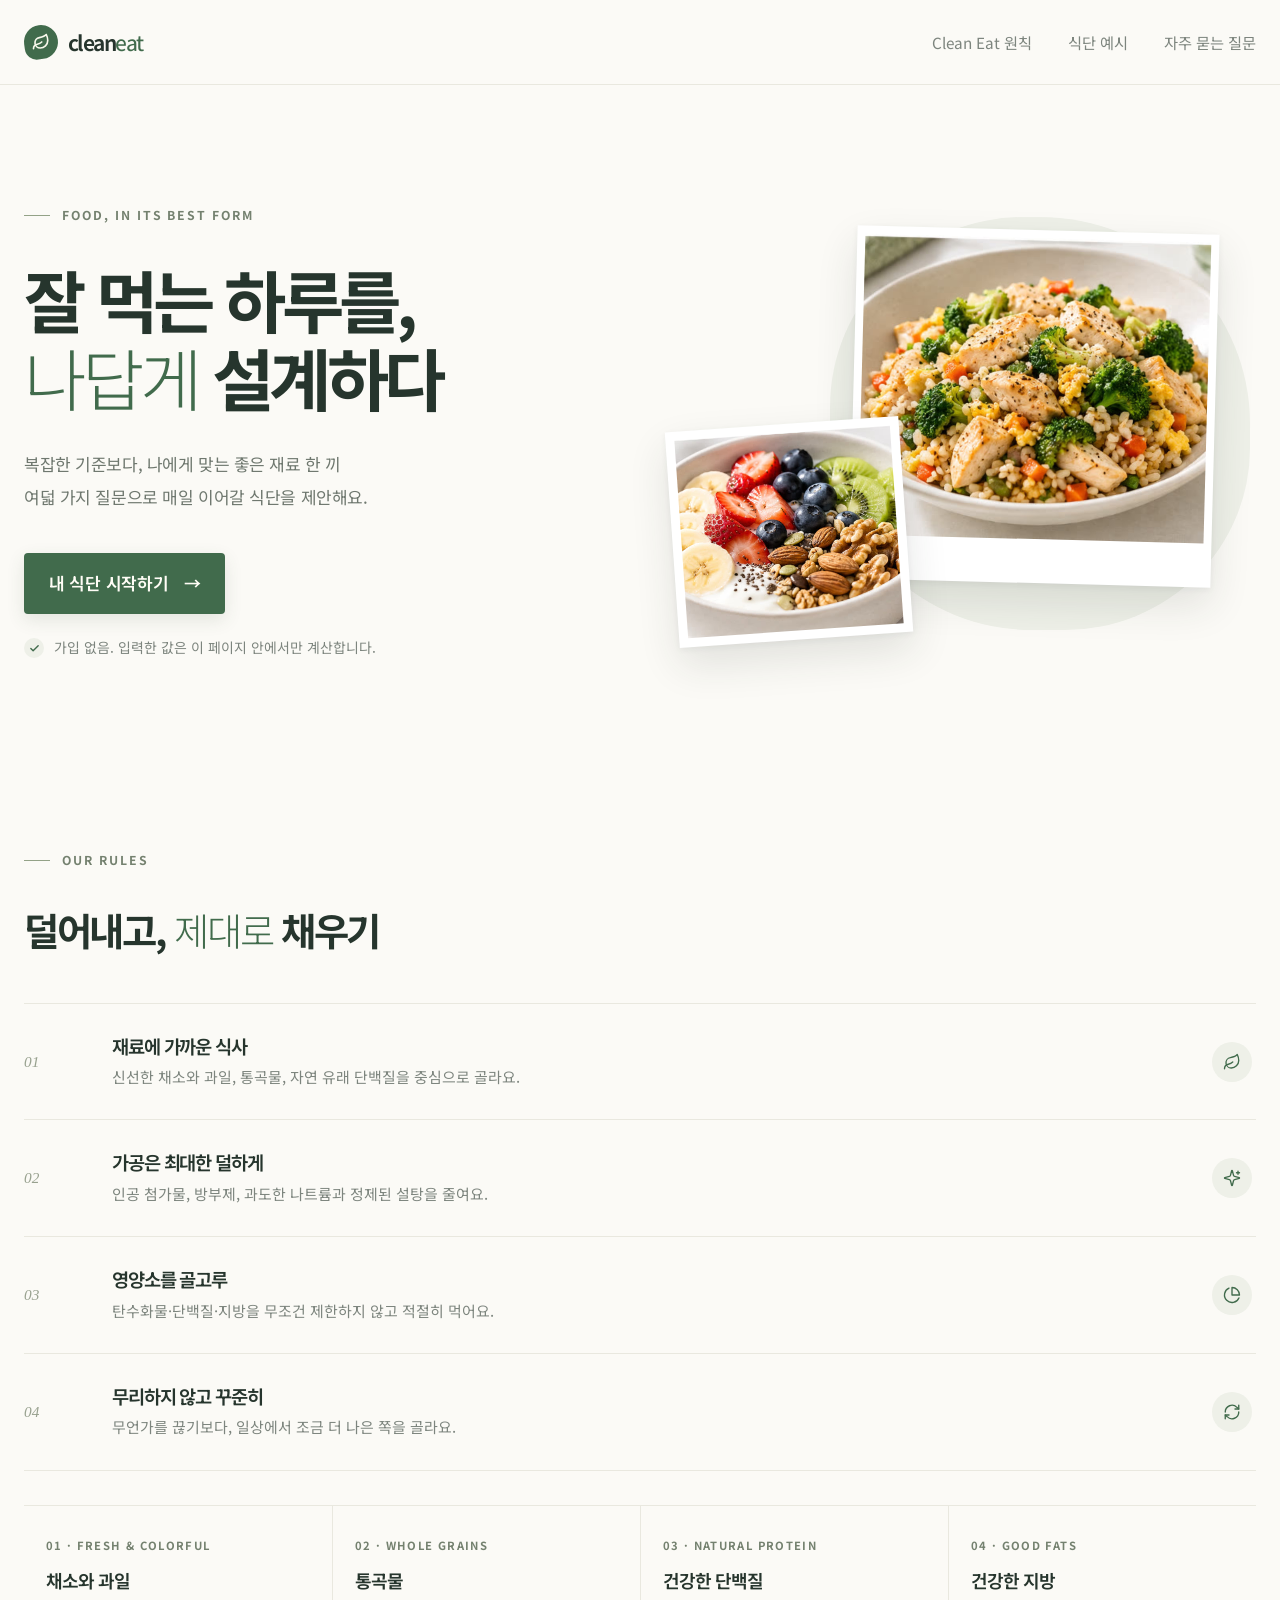
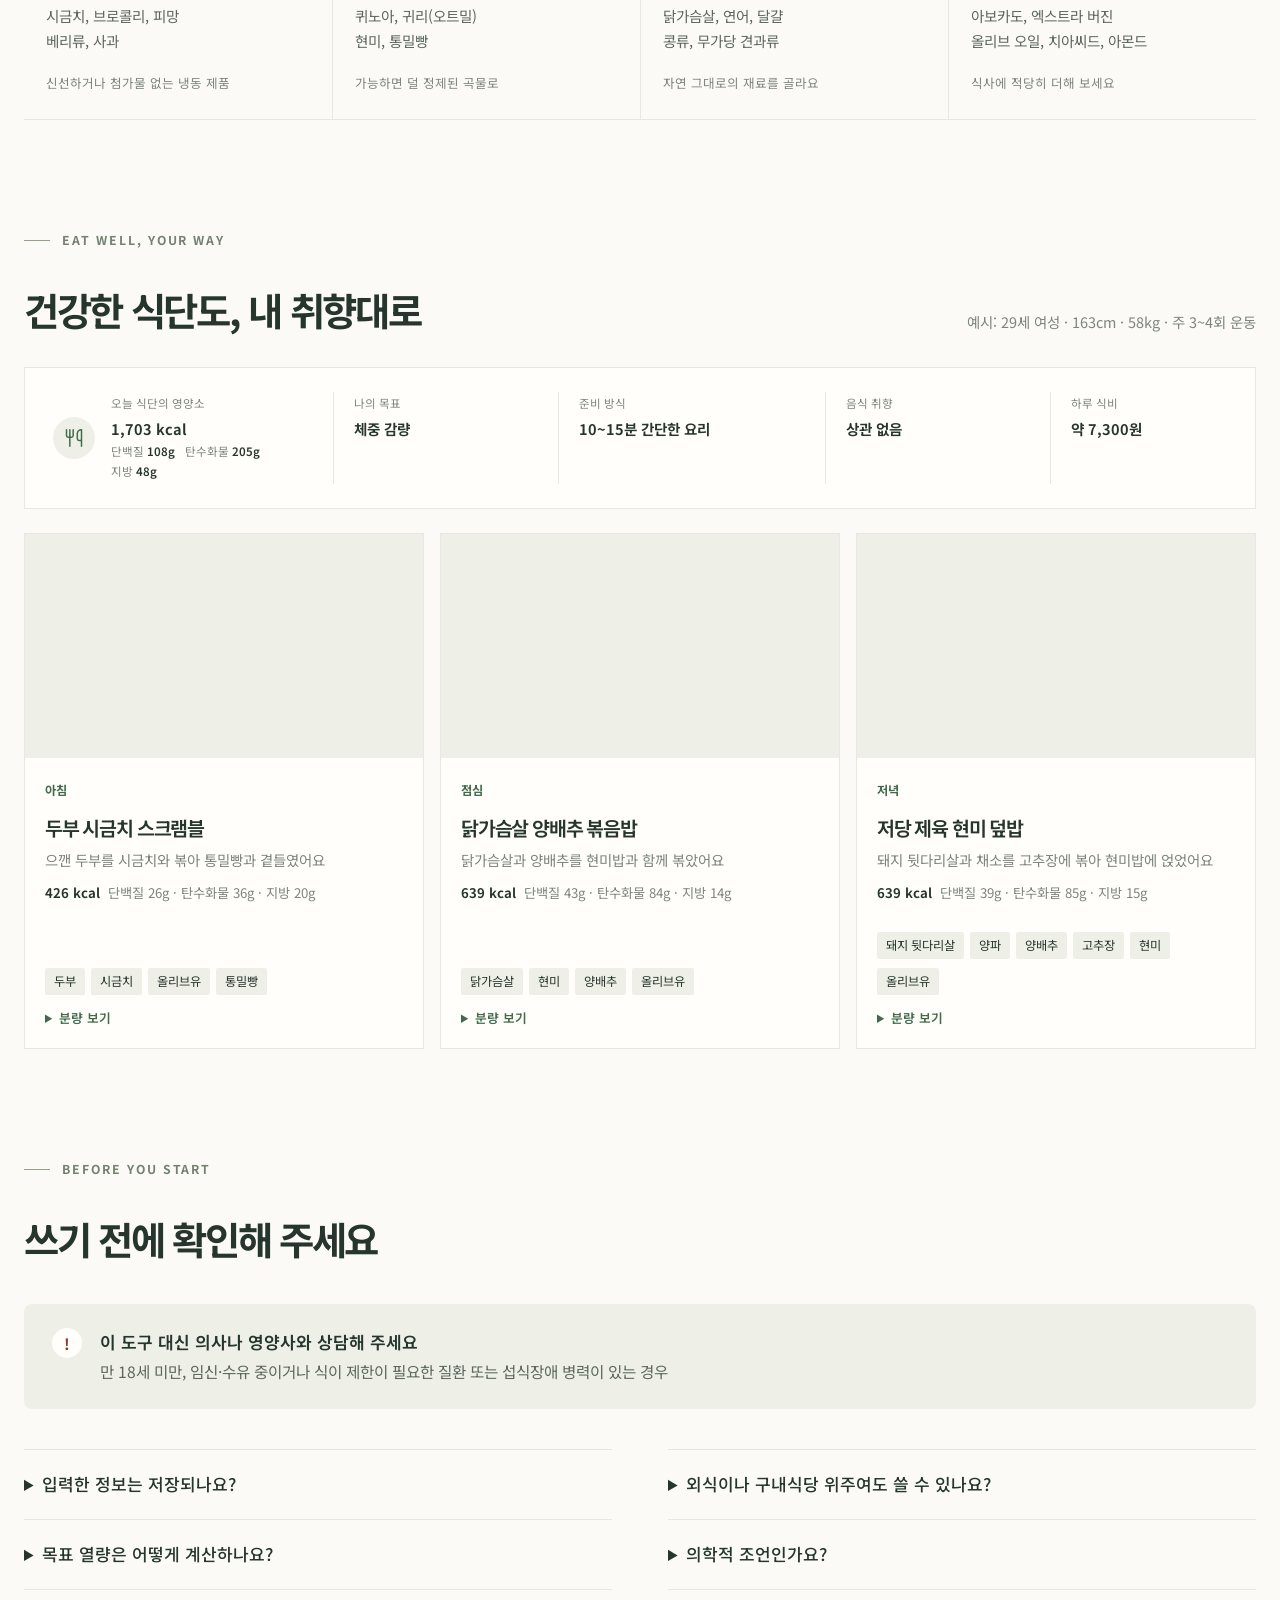
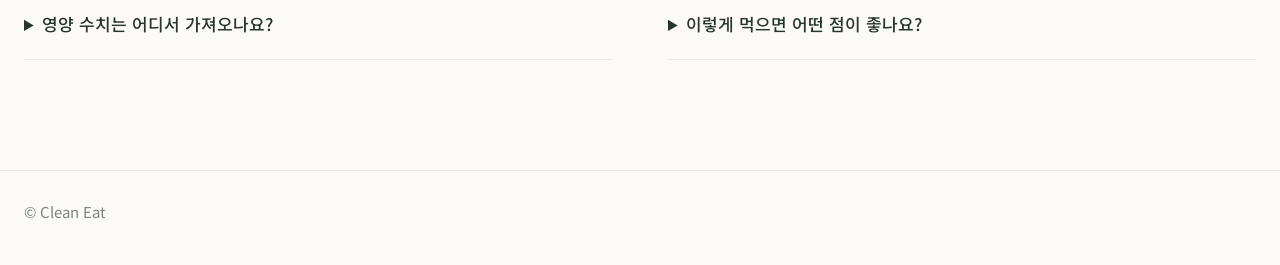
==== commit 9e701156: "Update cleaneat.html" ====
--- a/cleaneat.html
+++ b/cleaneat.html
@@ -73,7 +73,7 @@
 .sumt{display:grid;grid-template-columns:1.5fr 1.1fr 1.3fr 1.1fr 1fr;background:var(--card);border:1px solid var(--line);padding:24px 0;margin-top:32px}
 .sumt>div{padding:2px 20px;border-left:1px solid var(--line);min-width:0}.sumt>div:first-child{border-left:0;display:flex;align-items:center;gap:16px;padding-left:28px}
 .sumt .si{flex:none;width:42px;height:42px;border-radius:50%;background:var(--soft);display:grid;place-items:center;color:var(--g)}
-.sumt span{display:block;font-size:.68rem;color:var(--mut)}.sumt b{display:block;font-size:.86rem;font-weight:650;margin-top:4px;line-height:1.5}.sumt small{display:block;font-size:.74rem;color:var(--mut);margin-top:2px}
+.sumt span{display:block;font-size:.68rem;color:var(--mut)}.sumt b{display:block;font-size:.86rem;font-weight:650;margin-top:4px;line-height:1.5}.sumt small{display:block;font-size:.74rem;color:var(--mut);margin-top:2px}.sumt small.mac{display:flex;flex-wrap:wrap;gap:1px 10px}.mac span{white-space:nowrap}.mac i{font-style:normal;font-weight:600;color:var(--fg)}
 @media(max-width:1000px){.hero{gap:40px}.ing{grid-template-columns:1fr 1fr}.ing>div:nth-child(3){border-left:0}.ing>div:nth-child(n+3){border-top:1px solid var(--line)}.faq{grid-template-columns:1fr}.faq>div+div details:first-of-type{border-top:0}.faq>div:first-child details:last-of-type{border-bottom:0}}
 .cta{background:var(--soft);border-radius:12px;padding:40px;display:flex;justify-content:space-between;align-items:center;gap:24px;flex-wrap:wrap;margin:8px 0 72px}
 footer{border-top:1px solid var(--line);padding:28px 0 40px;font-size:.88rem;color:var(--mut)}
@@ -126,6 +126,9 @@
 .wk th{color:var(--mut);font-weight:600;font-size:.85rem}.wk td:first-child{font-weight:650;color:var(--g);white-space:nowrap}
 .dd .mb2{padding:10px 0;border-top:1px solid var(--line)}.dd .mb2:first-of-type{border-top:0}.dd .s{font-size:.85rem;color:var(--g);font-weight:700}
 /* 하루 식단 결과 */
+.swp{display:inline-flex;align-items:center;gap:5px;background:none;border:0;margin:-9px -4px -9px 0;padding:9px 4px 9px 10px;font:inherit;font-size:.72rem;font-weight:600;letter-spacing:0;color:var(--mut);cursor:pointer;transition:color .15s}.swp:hover{color:var(--g)}.swp svg{transition:transform .4s ease}.swp:hover svg{transform:rotate(-120deg)}
+.card.sw{animation:swIn .38s ease}@keyframes swIn{from{opacity:.3;transform:translateY(6px)}to{opacity:1;transform:none}}
+@media(prefers-reduced-motion:reduce){.card.sw{animation:none}.swp svg{transition:none}}
 .rh{display:flex;justify-content:space-between;align-items:flex-end;gap:16px;flex-wrap:wrap}.rh .eb{margin-bottom:14px}
 .rh h2{font-size:clamp(1.7rem,3.2vw,2.3rem)}.rh .cn{color:var(--mut);font-size:.78rem}.rh .cn b{font-family:Georgia,serif;font-weight:400;font-size:1.35rem;color:var(--fg)}
 .stat{font-size:.85rem;color:var(--mut);margin:14px 0 0}
@@ -134,9 +137,9 @@
 .card .im{position:relative;aspect-ratio:16/9;overflow:hidden;background:var(--soft)}.card .im img{width:100%;height:100%;object-fit:cover;display:block}
 .card .bd{position:absolute;left:12px;bottom:12px;background:var(--card);color:var(--fg);font-size:.6rem;font-weight:700;letter-spacing:.14em;padding:5px 8px}
 .card .cb{padding:22px 20px 20px;display:flex;flex-direction:column;flex:1}
-.ct{display:flex;justify-content:space-between;align-items:baseline;font-size:.72rem;font-weight:700;color:var(--g)}.ct i{font-family:Georgia,serif;font-weight:400;color:var(--mut)}
+.ct{display:flex;justify-content:space-between;align-items:center;min-height:20px;font-size:.72rem;font-weight:700;color:var(--g)}.ct i{font-family:Georgia,serif;font-weight:400;color:var(--mut)}
 .card h3{font-size:1.15rem;margin:14px 0 8px}.card .ds{font-size:.85rem;color:var(--mut)}
-.card .kc{font-size:.78rem;color:var(--mut);margin-top:10px}
+.card .kc{font-size:.78rem;color:var(--mut);margin-top:10px}.card .kc b{color:var(--fg);font-weight:650;margin-right:8px}.card .kc span{white-space:nowrap}
 .card .ft{margin-top:auto;padding-top:24px}
 .card .tags span{border-radius:2px;font-size:.72rem;padding:3px 9px}
 .card details{border:0;padding:6px 0 0}.card summary{font-size:.75rem;color:var(--g);font-weight:600}.card details ul{margin:6px 0 0;padding-left:1.1em;font-size:.78rem;color:var(--mut)}
@@ -206,7 +209,7 @@
     <div>
      <details><summary>입력한 정보는 저장되나요?</summary><p>이 페이지 안에서만 계산하고 서버로 보내지 않습니다. 새로고침하면 사라집니다.</p></details>
      <details><summary>목표 열량은 어떻게 계산하나요?</summary><p>Mifflin-St Jeor 공식으로 기초대사량을 구하고 활동량과 목표를 반영합니다. 단백질은 몸무게 1kg당 목표별 기준으로 계산합니다.</p></details>
-     <details><summary>영양 수치는 어디서 가져오나요?</summary><p>현재는 시험 버전이라 임시 수치를 씁니다. 공식 영양성분 DB로 교체한 뒤 출처를 표기할 예정입니다.</p></details>
+     <details><summary>영양 수치는 어디서 가져오나요?</summary><p>식품의약품안전처 식품영양성분 데이터베이스(공공데이터포털)의 원재료성·가공식품 값을 씁니다. 국내 DB에 없는 일부 재료(템페, 타히니, 블랙빈 등)는 미국 농무부(USDA) 값을 씁니다. 가격은 아직 임시 수치입니다.</p></details>
     </div>
     <div>
      <details><summary>외식이나 구내식당 위주여도 쓸 수 있나요?</summary><p>이 도구는 직접 챙겨 먹으려는 사람을 위한 하루 세 끼 기준입니다. 구내식당·외식·급식 위주이거나 하루 세 끼가 아니라면 결과가 맞지 않을 수 있어요.</p></details>
@@ -241,99 +244,106 @@
 /* 홈 화면 '예시 결과'에 쓰는 입력값 (실제 계산 엔진으로 만들어 보여줌). 바꾸면 예시도 바뀜 */
 const EXAMPLE={basic:{sx:'f',ag:29,ht:163,wt:58},goal:'lose',act:2,excl:[],pro:'any',cu:'any',prep:3,budget:20000,sel:{}};
 /* 음식 취향 '지중해식'으로 고를 때 우선하는 메뉴 (올리브유·생선·콩·통곡물·채소 중심, 장류·아시아 양념 제외). 메뉴를 추가하면 여기에도 넣어 주세요 */
-const MED_IDS=new Set(['a3','a4','a6','a14','R79','R82','R115','c1','c2','c3','c5','m2','f1','f2','f5','f6','f7','f8','m3','m13','s1','s3','s4','s5','s6','s12','e2','e4','e5','R51','R94','R100','R101','R105','R107','R112','R116','R118','R119','R122']);
+const MED_IDS=new Set(['a3','a4','a6','a14','R79','R82','R115','c1','c2','c3','c5','m2','f1','f2','f5','f6','f7','f8','m3','m13','s1','s3','s4','s5','s6','s12','e2','e4','e5','R51','R94','R100','R101','R105','R107','R112','R116','R118','R119','R122','L1','L3','L7','L8','L9','L10','L11','L12','L19','L32','L33','L35','L37','N1','N3','N5','N6','N7','N8']);
 const PRESET={veg:['육류','해산물'],vegan:['육류','해산물','달걀','유제품']};
-const PRO_LABEL={chicken:'닭고기',red:'소고기·돼지고기',egg:'달걀·유제품',soy:'두부·콩류',fish:'생선',none:'기타',any:'다양하게'};
+const PRO_LABEL={meat:'육류',chicken:'닭고기',red:'소고기·돼지고기',egg:'달걀·유제품',soy:'두부·콩',fish:'생선·해산물',none:'기타',any:'다양하게'};
 /* ============ 2. 질문 (기본 정보 다음 단계) — 순서: 목표 → 활동 → 제한 식품 → 선호 단백질 → 음식 스타일 → 준비 방식 → 예산 ============ */
 const QUESTIONS=[
  {id:'goal',l:'나의 목표',t:'이번 식단에서 바라는 건 무엇인가요?',h:'나에게 더 가까운 목표 하나를 골라주세요.',o:[['lose','체중 감량 및 체지방 감소','무리 없이 천천히 줄여가는 식단을 원해요'],['gain','근육량 증가 및 체력 증진','단백질과 탄수화물을 챙기는 식단을 원해요'],['keep','현재 체중 및 체형 유지','지금의 균형을 꾸준히 이어가고 싶어요'],['energy','일상 활력 충전 및 피로 회복','속 편하고 든든하게 하루를 보내고 싶어요'],['health','식습관 교정 및 건강 관리','덜 가공된 음식으로 식습관을 바로잡고 싶어요']]},
  {id:'act',l:'주간 활동',t:'평소 일주일에 얼마나 움직이나요?',h:'운동뿐 아니라 산책처럼 일상에서 하는 활동도 떠올려 보세요.',o:[[0,'가벼운 활동','산책이나 스트레칭 위주'],[1,'주 1~2회','가끔 시간을 내서 운동해요'],[2,'주 3~4회','규칙적으로 몸을 움직여요'],[3,'주 5~6회','활동량이 많은 편이에요'],[4,'매일','매일 땀 흘릴 만큼 운동해요']]},
- {id:'excl',l:'제한 식품',multi:1,t:'못 먹거나 피해야 하는 음식이 있나요?',h:'알레르기나 개인적인 이유로 피하는 식품을 모두 선택해주세요.',note:'선택하지 않아도 다음으로 넘어갈 수 있어요.',warn:'실제 알레르기가 있다면 모든 재료와 조리 도구의 교차 접촉 여부를 꼭 확인해 주세요. 이 목록에 없는 밀·메밀·대두 등은 걸러지지 않아요.',o:[['유제품','유제품','우유, 치즈, 요거트'],['견과류','견과류','호두, 땅콩, 아몬드 등'],['해산물','해산물','생선, 새우, 오징어, 젓갈이 든 김치'],['달걀','달걀','달걀이 들어간 요리 전체'],['육류','육류','닭·소·돼지고기']]},
- {id:'pro',l:'선호 단백질',t:'어떤 단백질 식품을 가장 선호하나요?',h:'평소 즐겨 먹거나 좋아하는 단백질 식품을 떠올려 보세요.',o:[['chicken','닭고기','닭가슴살 중심'],['red','소고기·돼지고기','살코기 위주'],['egg','달걀·유제품','달걀, 그릭요거트 등'],['fish','생선·해산물','연어, 고등어, 새우 등'],['any','다양하게 먹고 싶어요','한 가지에 치우치지 않게']]},
- {id:'cu',l:'음식 취향',t:'어떤 스타일의 음식을 가장 선호하나요?',h:'내 취향에 가까운 음식 스타일을 선택해 주세요.',o:[['kr','한식 위주','밥, 국, 찌개 등'],['west','양식 위주','샐러드, 파스타, 수프 등'],['med','지중해식','올리브유, 생선, 콩, 채소 중심'],['world','다양한 세계 음식','일식, 중식, 동남아, 인도식 등'],['any','상관 없음','가리지 않고 다양하게']]},
- {id:'prep',l:'준비 방식',t:'평소 어느 정도까지 요리할 수 있나요?',h:'가장 가까운 항목 하나를 선택해 주세요.',o:[[1,'조리 없이 바로 먹는 음식','완제품이나 간편식 위주'],[2,'전자레인지로 간단히 조리','데우거나 간단하게 익히기'],[3,'10~15분 간단한 요리','달걀, 볶음밥 등'],[4,'30분 정도 일반적인 요리','여러 재료 활용'],[5,'요리를 즐겨요','새로운 레시피도 괜찮아요']]},
+ {id:'excl',l:'제한 식품',multi:1,t:'못 먹거나 피해야 하는 음식이 있나요?',h:'알레르기나 개인적인 이유로 피하는 식품을 모두 선택해주세요.',note:'선택하지 않아도 다음으로 넘어갈 수 있어요.',warn:'실제 알레르기가 있다면 모든 재료와 조리 도구의 교차 접촉 여부를 꼭 확인해 주세요. 이 목록에 없는 밀·메밀·대두 등은 걸러지지 않아요.',o:[['유제품','유제품','우유, 치즈, 요거트 등'],['견과류','견과류','호두, 땅콩, 아몬드 등'],['해산물','해산물','생선, 새우, 오징어 등'],['달걀','달걀','달걀이 들어간 요리 전체'],['육류','육류','닭·소·돼지고기']]},
+ {id:'pro',l:'선호 단백질',t:'어떤 단백질 식품을 가장 선호하나요?',h:'평소 즐겨 먹거나 좋아하는 단백질 식품을 떠올려 보세요.',o:[['meat','육류','닭고기, 소고기, 돼지고기 등'],['egg','달걀·유제품','달걀, 그릭요거트 등'],['fish','생선·해산물','연어, 고등어, 새우 등'],['soy','두부·콩','두부, 콩, 낫토 등'],['any','다양하게 먹고 싶어요','한 가지에 치우치지 않게']]},
+ {id:'cu',l:'음식 취향',t:'어떤 스타일의 음식을 가장 선호하나요?',h:'내 취향에 가까운 음식 스타일을 선택해 주세요.',o:[['kr','한식 위주','밥, 국, 찌개 등'],['west','양식 위주','샐러드, 파스타, 수프 등'],['med','지중해식','올리브유, 생선, 채소 등'],['world','다양한 세계 음식','일식, 중식, 동남아, 인도식 등'],['any','상관 없음','가리지 않고 다양하게']]},
+ {id:'prep',l:'준비 방식',t:'평소 어느 정도까지 요리할 수 있나요?',h:'가장 가까운 항목 하나를 선택해 주세요.',o:[[1,'조리 없이 차리는 식사','썰고 담고 섞기만 하면 돼요'],[2,'전자레인지로 간단히 조리','데우거나 간단하게 익히기'],[3,'10~15분 간단한 요리','달걀, 볶음밥 등'],[4,'30분 정도 일반적인 요리','여러 재료 활용'],[5,'요리를 즐겨요','새로운 레시피도 괜찮아요']]},
  {id:'budget',l:'하루 예산',t:'하루 식비는 어느 정도가 편한가요?',h:'식재료를 선택할 때 참고할 하루 전체 예산을 골라주세요.',o:[[10000,'10,000원 이하','하루 식비 기준으로 알뜰하게'],[15000,'10,000~15,000원','부담 없이 균형 있게'],[20000,'15,000~20,000원','재료 선택을 조금 더 넓게'],[25000,'20,000~25,000원','다양한 재료를 두루 활용'],[1e9,'제한 없음','가격보다 메뉴를 우선해요']]}
 ];
-/* ============ 3. 재료 (100g당, 건조 곡물·콩은 건조 무게) — 임시 수치! 기억에 의존한 근사치. 식약처 DB 등으로 전부 검증 필요. 공식 영양성분 DB와 실제 가격으로 교체. k 열량, p 단백질(g), c 가격(원) ============ */
+/* ============ 3. 재료 (100g당, 조리 전 먹는 부분 무게. 곡물·콩은 마른 무게, 통조림은 물기 뺀 무게)
+   k 열량, p 단백질(g), f 지방(g), cb 탄수화물(g): 식약처 식품영양성분 DB(공공데이터포털 표준데이터, 2026-10-25 내려받음) 원재료성 항목 → 가공식품 같은 품목 중앙값 → USDA FoodData Central 순.
+   재료별 출처·식품코드는 프로젝트의 ING_MATCHING.csv. curryp·tofunoodle은 DB에 맞는 항목이 없어 추정값.
+   c 가격(원)은 아직 임시 수치 ============ */
 /* 배추김치는 젓갈이 들어갈 수 있어 해산물 제외 태그를 붙임(비건 김치는 제품 확인) */
 const ING={
  /* 육류 */
- chicken:{n:'닭가슴살',k:109,p:23,c:1300,ex:['육류']},thigh:{n:'닭다리살(껍질 제거)',k:121,p:19.7,c:1100,ex:['육류']},tender:{n:'닭안심',k:105,p:23,c:1400,ex:['육류']},turkey:{n:'칠면조 가슴살',k:104,p:24,c:3000,ex:['육류']},
- beef:{n:'소고기 우둔살',k:140,p:21,c:3500,ex:['육류']},mince:{n:'소고기 다짐육(우둔)',k:150,p:20,c:2800,ex:['육류']},pork:{n:'돼지 안심',k:120,p:21,c:1500,ex:['육류']},porkleg:{n:'돼지 뒷다리살',k:130,p:21,c:1000,ex:['육류']},
+ chicken:{n:'닭가슴살',k:106,p:22.97,f:0.97,cb:0,c:1300,ex:['육류']},thigh:{n:'닭다리살(껍질 제거)',k:121,p:19.7,f:4.12,cb:0,c:1100,ex:['육류']},tender:{n:'닭안심',k:106,p:22.97,f:0.97,cb:0,c:1400,ex:['육류']},turkey:{n:'칠면조 가슴살',k:144,p:21.64,f:5.64,cb:0.13,c:3000,ex:['육류']},
+ beef:{n:'소고기 우둔살(수입산)',k:116,p:23.6,f:2.45,cb:0,c:3500,ex:['육류']},mince:{n:'소고기 다짐육(수입산 우둔)',k:116,p:23.6,f:2.45,cb:0,c:2800,ex:['육류']},pork:{n:'돼지 안심',k:123,p:22.21,f:3.15,cb:0,c:1500,ex:['육류']},porkleg:{n:'돼지 뒷다리살',k:135,p:20.88,f:4.97,cb:0,c:1000,ex:['육류']},
  /* 해산물 */
- salmon:{n:'연어',k:208,p:20,c:4500,ex:['해산물']},mack:{n:'고등어',k:200,p:19,c:1200,ex:['해산물']},samchi:{n:'삼치',k:130,p:20,c:1500,ex:['해산물']},cod:{n:'대구',k:82,p:18,c:1800,ex:['해산물']},
- tuna:{n:'참치 통조림(물)',k:116,p:26,c:1800,ex:['해산물']},shrimp:{n:'새우살',k:85,p:20,c:2500,ex:['해산물']},squid:{n:'오징어',k:92,p:15.6,c:1800,ex:['해산물']},
+ salmon:{n:'연어(양식)',k:273,p:18.58,f:20.71,cb:0,c:4500,ex:['해산물']},mack:{n:'고등어',k:183,p:20.2,f:10.4,cb:0,c:1200,ex:['해산물']},samchi:{n:'삼치',k:124,p:20.08,f:2.93,cb:0,c:1500,ex:['해산물']},cod:{n:'대구',k:87.5,p:19.7,f:0.6,cb:0,c:1800,ex:['해산물']},
+ tuna:{n:'참치 통조림',k:197,p:23,f:10.63,cb:0,c:1800,ex:['해산물']},shrimp:{n:'새우살',k:109,p:21.17,f:0.89,cb:0,c:2500,ex:['해산물']},squid:{n:'오징어',k:85,p:17.1,f:1.12,cb:0.5,c:1800,ex:['해산물']},
  /* 달걀·콩 */
- egg:{n:'달걀',k:143,p:12.6,c:500,ex:['달걀']},tofu:{n:'두부',k:84,p:8,c:400,ex:[]},softtofu:{n:'순두부',k:48,p:5,c:300,ex:[]},natto:{n:'낫토',k:200,p:17,c:1500,ex:[]},edamame:{n:'냉동 에다마메',k:121,p:12,c:1500,ex:[]},
- lentil:{n:'렌틸콩(건)',k:353,p:25,c:800,ex:[]},chickpea:{n:'병아리콩(건)',k:364,p:19,c:700,ex:[]},chickcan:{n:'병아리콩 통조림(물기 뺀)',k:130,p:7,c:800,ex:[]},whitebean:{n:'흰강낭콩(건)',k:333,p:23,c:900,ex:[]},soymilk:{n:'무가당 두유',k:45,p:3.5,c:250,ex:[]},
+ egg:{n:'달걀',k:136,p:12.91,f:8.25,cb:0.79,c:500,ex:['달걀']},tofu:{n:'두부',k:90,p:8,f:4.8,cb:3,c:400,ex:[]},softtofu:{n:'순두부',k:61,p:5.5,f:2.8,cb:2.8,c:300,ex:[]},natto:{n:'낫토',k:191,p:14.5,f:8.3,cb:14,c:1500,ex:[]},edamame:{n:'냉동 에다마메',k:121,p:11.9,f:5.2,cb:8.91,c:1500,ex:[]},
+ lentil:{n:'렌틸콩(건)',k:359,p:21.01,f:1.43,cb:65.42,c:800,ex:[]},chickpea:{n:'병아리콩(건)',k:373,p:17.27,f:5.66,cb:63.14,c:700,ex:[]},chickcan:{n:'병아리콩 통조림(물기 뺀)',k:183,p:9.18,f:3.2,cb:29.24,c:800,ex:[]},whitebean:{n:'흰강낭콩(건)',k:350,p:21.2,f:1.1,cb:63.9,c:900,ex:[]},soymilk:{n:'무가당 두유',k:39.5,p:2.7,f:1.7,cb:2.5,c:250,ex:[]},
  /* 유제품 */
- yog:{n:'그릭요거트',k:97,p:9,c:1200,ex:['유제품']},cottage:{n:'코티지치즈',k:98,p:11,c:2000,ex:['유제품']},ricotta:{n:'리코타치즈',k:174,p:11,c:2500,ex:['유제품']},mozz:{n:'모차렐라치즈',k:280,p:22,c:2500,ex:['유제품']},parm:{n:'파마산치즈',k:431,p:38,c:4000,ex:['유제품']},milk:{n:'우유',k:65,p:3.2,c:250,ex:['유제품']},
+ yog:{n:'그릭요거트',k:141,p:7.4,f:7.7,cb:10.3,c:1200,ex:['유제품']},cottage:{n:'코티지치즈',k:98,p:11.1,f:4.3,cb:3.38,c:2000,ex:['유제품']},ricotta:{n:'리코타치즈',k:150,p:7.54,f:10.2,cb:7.27,c:2500,ex:['유제품']},mozz:{n:'모차렐라치즈',k:289,p:21,f:20,cb:1.4,c:2500,ex:['유제품']},parm:{n:'파마산치즈',k:398,p:32,f:30,cb:0,c:4000,ex:['유제품']},milk:{n:'우유',k:67,p:3.09,f:3.85,cb:4.86,c:250,ex:['유제품']},
  /* 곡물·면·빵 */
- brice:{n:'현미(건)',k:360,p:7.5,c:500,ex:[]},quinoa:{n:'퀴노아(건)',k:368,p:14,c:2000,ex:[]},oat:{n:'오트밀',k:380,p:13,c:700,ex:[]},granola:{n:'저당 그래놀라',k:430,p:10,c:1500,ex:['견과류']},
- bread:{n:'통밀빵',k:250,p:10,c:800,ex:[]},tortilla:{n:'통밀 또띠아',k:300,p:9,c:1500,ex:[]},pasta:{n:'통밀 파스타(건)',k:350,p:13,c:800,ex:[]},soba:{n:'메밀면(건)',k:340,p:14,c:1000,ex:[]},ricenoodle:{n:'쌀국수(건)',k:360,p:6,c:1000,ex:[]},
- sweet:{n:'고구마',k:86,p:1.6,c:500,ex:[]},potato:{n:'감자',k:77,p:2,c:300,ex:[]},pumpkin:{n:'단호박',k:50,p:1.5,c:500,ex:[]},
+ brice:{n:'현미(건)',k:357,p:7.33,f:2.23,cb:75.92,c:500,ex:[]},quinoa:{n:'퀴노아(건)',k:368,p:14.1,f:6.07,cb:64.2,c:2000,ex:[]},oat:{n:'오트밀',k:371,p:13.41,f:3.69,cb:70,c:700,ex:[]},granola:{n:'저당 그래놀라',k:470,p:14.1,f:19.2,cb:59,c:1500,ex:['견과류']},
+ bread:{n:'통밀빵',k:268,p:9.6,f:5,cb:46.8,c:800,ex:[]},tortilla:{n:'통밀 또띠아',k:295,p:8.8,f:7.3,cb:47.4,c:1500,ex:[]},pasta:{n:'통밀 파스타(건)',k:325,p:13,f:2.5,cb:64,c:800,ex:[]},soba:{n:'메밀면(건)',k:336,p:14.4,f:0.71,cb:74.6,c:1000,ex:[]},ricenoodle:{n:'쌀국수(건)',k:340,p:5.2,f:1,cb:75,c:1000,ex:[]},
+ sweet:{n:'고구마',k:147,p:1.09,f:0.15,cb:35.52,c:500,ex:[]},potato:{n:'감자',k:70,p:1.93,f:0.03,cb:16.07,c:300,ex:[]},pumpkin:{n:'단호박',k:57,p:1.19,f:0.65,cb:13.63,c:500,ex:[]},
  /* 채소·버섯·해조 */
- broc:{n:'브로콜리',k:34,p:2.8,c:900,ex:[]},spin:{n:'시금치',k:23,p:2.9,c:700,ex:[]},sprout:{n:'콩나물',k:30,p:3.5,c:300,ex:[]},mush:{n:'양송이버섯',k:22,p:3,c:700,ex:[]},shiitake:{n:'표고버섯',k:34,p:2.2,c:1500,ex:[]},
- cabbage:{n:'양배추',k:25,p:1.3,c:250,ex:[]},lettuce:{n:'로메인·상추',k:17,p:1.2,c:1200,ex:[]},tomato:{n:'토마토',k:18,p:.9,c:600,ex:[]},tomatocan:{n:'무가당 토마토 통조림',k:25,p:1.2,c:500,ex:[]},
- cuc:{n:'오이',k:15,p:.7,c:400,ex:[]},zuc:{n:'애호박(주키니)',k:17,p:1.2,c:400,ex:[]},eggplant:{n:'가지',k:25,p:1,c:500,ex:[]},paprika:{n:'파프리카',k:26,p:1,c:1000,ex:[]},
- onion:{n:'양파',k:40,p:1.1,c:250,ex:[]},carrot:{n:'당근',k:41,p:.9,c:300,ex:[]},garlic:{n:'마늘',k:149,p:6.4,c:1000,ex:[]},scallion:{n:'대파',k:27,p:1.8,c:400,ex:[]},
- beet:{n:'비트',k:43,p:1.6,c:800,ex:[]},radish:{n:'무',k:18,p:.6,c:150,ex:[]},asparagus:{n:'아스파라거스',k:20,p:2.2,c:2500,ex:[]},seaweed:{n:'불린 미역',k:18,p:1.5,c:600,ex:[]},kimchi:{n:'배추김치',k:25,p:2,c:400,ex:['해산물']},
- lemon:{n:'레몬',k:29,p:1.1,c:1500,ex:[]},basil:{n:'바질',k:23,p:3,c:5000,ex:[]},
+ broc:{n:'브로콜리',k:32,p:3.08,f:0.2,cb:6.32,c:900,ex:[]},spin:{n:'시금치',k:29,p:3.35,f:0.39,cb:4.86,c:700,ex:[]},sprout:{n:'콩나물',k:43,p:4.66,f:1.19,cb:3.44,c:300,ex:[]},mush:{n:'양송이버섯',k:15,p:3.12,f:0.23,cb:3.89,c:700,ex:[]},shiitake:{n:'표고버섯',k:22,p:2.74,f:0.38,cb:7.38,c:1500,ex:[]},
+ cabbage:{n:'양배추',k:29,p:1.36,f:0.12,cb:6.98,c:250,ex:[]},lettuce:{n:'로메인·상추',k:17.5,p:1.97,f:0.27,cb:2.92,c:1200,ex:[]},tomato:{n:'토마토',k:19,p:1.03,f:0.18,cb:4.26,c:600,ex:[]},tomatocan:{n:'무가당 토마토 통조림',k:20,p:1.2,f:0.1,cb:3.4,c:500,ex:[]},
+ cuc:{n:'오이',k:14,p:1.22,f:0.02,cb:3.05,c:400,ex:[]},zuc:{n:'애호박(주키니)',k:22,p:1.07,f:0.09,cb:5.14,c:400,ex:[]},eggplant:{n:'가지',k:19,p:1.13,f:0.03,cb:4.36,c:500,ex:[]},paprika:{n:'파프리카',k:25,p:0.84,f:0.12,cb:6.19,c:1000,ex:[]},
+ onion:{n:'양파',k:29,p:0.96,f:0.17,cb:6.52,c:250,ex:[]},carrot:{n:'당근',k:31,p:1.02,f:0.13,cb:7.03,c:300,ex:[]},garlic:{n:'마늘',k:128,p:7.45,f:0.16,cb:26.42,c:1000,ex:[]},scallion:{n:'대파',k:23,p:1.78,f:0.15,cb:4.8,c:400,ex:[]},
+ beet:{n:'비트',k:26,p:1.56,f:0.14,cb:5.26,c:800,ex:[]},radish:{n:'무',k:21,p:0.77,f:0.15,cb:4.72,c:150,ex:[]},asparagus:{n:'아스파라거스',k:17,p:2.02,f:0.34,cb:2.53,c:2500,ex:[]},seaweed:{n:'불린 미역',k:14,p:1.96,f:0.18,cb:4.45,c:600,ex:[]},kimchi:{n:'배추김치',k:39,p:2,f:0.4,cb:6.7,c:400,ex:['해산물']},
+ lemon:{n:'레몬',k:36,p:0.71,f:0.08,cb:9.27,c:1500,ex:[]},basil:{n:'바질',k:32,p:2.43,f:0.71,cb:5.56,c:5000,ex:[]},
  /* 과일 */
- banana:{n:'바나나',k:89,p:1.1,c:500,ex:[]},apple:{n:'사과',k:52,p:.3,c:800,ex:[]},kiwi:{n:'키위',k:61,p:1.1,c:1000,ex:[]},blueberry:{n:'냉동 블루베리',k:57,p:.7,c:1500,ex:[]},avo:{n:'아보카도',k:160,p:2,c:2500,ex:[]},
+ banana:{n:'바나나',k:77,p:1.11,f:0.2,cb:20,c:500,ex:[]},apple:{n:'사과',k:57,p:0.2,f:0.66,cb:14.11,c:800,ex:[]},kiwi:{n:'키위',k:66,p:0.93,f:0.63,cb:16.08,c:1000,ex:[]},blueberry:{n:'냉동 블루베리',k:41,p:0.81,f:0.26,cb:10.07,c:1500,ex:[]},avo:{n:'아보카도',k:160,p:2,f:14.66,cb:8.53,c:2500,ex:[]},
  /* 지방·견과·씨앗 */
- walnut:{n:'호두',k:654,p:15,c:3000,ex:['견과류']},pnut:{n:'땅콩버터(무가당)',k:588,p:25,c:1500,ex:['견과류']},chia:{n:'치아시드',k:486,p:17,c:2500,ex:[]},sesame:{n:'참깨',k:573,p:18,c:1500,ex:[]},
- tahini:{n:'타히니(참깨 페이스트)',k:595,p:17,c:3000,ex:[]},pesto:{n:'바질 페스토',k:450,p:5,c:3000,ex:['유제품','견과류']},oil:{n:'올리브유',k:884,p:0,c:2000,ex:[]},sesoil:{n:'참기름',k:884,p:0,c:3000,ex:[]},
+ walnut:{n:'호두',k:688,p:15.47,f:71.99,cb:7.92,c:3000,ex:['견과류']},pnut:{n:'땅콩버터(무가당)',k:610,p:25.5,f:49,cb:21,c:1500,ex:['견과류']},chia:{n:'치아시드',k:486,p:16.54,f:30.74,cb:42.12,c:2500,ex:[]},sesame:{n:'참깨',k:557,p:25.96,f:45.11,cb:21.83,c:1500,ex:[]},
+ tahini:{n:'타히니(참깨 페이스트)',k:595,p:17,f:53.8,cb:21.2,c:3000,ex:[]},pesto:{n:'바질 페스토',k:380.5,p:6,f:35.5,cb:9.8,c:3000,ex:['유제품','견과류']},oil:{n:'올리브유',k:921,p:0,f:100,cb:0,c:2000,ex:[]},sesoil:{n:'참기름',k:920,p:0,f:99.84,cb:0.13,c:3000,ex:[]},
  /* 양념 */
- soy:{n:'간장',k:53,p:8,c:500,ex:[]},doen:{n:'된장',k:170,p:12,c:800,ex:[]},gochu:{n:'고추장',k:220,p:4,c:800,ex:[]},
+ soy:{n:'간장',k:34.5,p:5,f:0.1,cb:3.5,c:500,ex:[]},doen:{n:'된장',k:165,p:12,f:4.3,cb:19.6,c:800,ex:[]},gochu:{n:'고추장',k:221,p:5.9,f:2,cb:45,c:800,ex:[]},
  /* 추가 재료 */
 
- pollock:{n:'명태(코다리)',k:85,p:18,c:1500,ex:['해산물']},bugeo:{n:'북어채',k:340,p:80,c:6000,ex:['해산물']},tunaraw:{n:'냉동 참치회',k:110,p:24,c:4000,ex:['해산물']},
- perillap:{n:'들깻가루',k:520,p:18,c:2500,ex:[]},periloil:{n:'들기름',k:884,p:0,c:3500,ex:[]},cheong:{n:'청국장',k:160,p:13,c:1000,ex:[]},
- coco:{n:'코코넛밀크',k:230,p:2.3,c:800,ex:[]},curryp:{n:'레드커리 페이스트',k:100,p:2,c:3000,ex:['해산물']},ssam:{n:'쌈장',k:210,p:7,c:800,ex:[]},
- tofunoodle:{n:'두부면',k:95,p:10,c:1200,ex:[]},wflour:{n:'통밀가루',k:340,p:13,c:600,ex:[]},ricepaper:{n:'라이스페이퍼',k:340,p:1.5,c:2000,ex:[]},
- bokchoy:{n:'청경채',k:13,p:1.5,c:800,ex:[]},mungsprout:{n:'숙주',k:30,p:3,c:400,ex:[]},fern:{n:'삶은 고사리',k:25,p:2,c:1500,ex:[]},gondre:{n:'삶은 곤드레',k:30,p:2.5,c:2000,ex:[]},gim:{n:'구운 김',k:190,p:40,c:10000,ex:[]},
+ pollock:{n:'명태(코다리)',k:76,p:16.58,f:0.58,cb:0.17,c:1500,ex:['해산물']},bugeo:{n:'북어채',k:372,p:82.7,f:2.4,cb:0,c:6000,ex:['해산물']},tunaraw:{n:'냉동 참치회',k:104,p:23.4,f:1,cb:0,c:4000,ex:['해산물']},
+ perillap:{n:'들깻가루',k:530,p:23.59,f:36.23,cb:35.53,c:2500,ex:[]},periloil:{n:'들기름',k:920,p:0,f:99.92,cb:0.08,c:3500,ex:[]},cheong:{n:'청국장',k:203,p:19.9,f:4,cb:19.8,c:1000,ex:[]},
+ coco:{n:'코코넛밀크',k:197,p:2.02,f:21.3,cb:2.81,c:800,ex:[]},curryp:{n:'레드커리 페이스트',k:100,p:2,f:4,cb:10,c:3000,ex:['해산물']},ssam:{n:'쌈장',k:195,p:9.7,f:3.1,cb:28.9,c:800,ex:[]},
+ tofunoodle:{n:'두부면',k:95,p:10,f:5,cb:4,c:1200,ex:[]},wflour:{n:'통밀가루',k:347,p:13.73,f:2.2,cb:73.77,c:600,ex:[]},ricepaper:{n:'라이스페이퍼',k:343,p:0.9,f:0.5,cb:83.3,c:2000,ex:[]},
+ bokchoy:{n:'청경채',k:10,p:1.41,f:0.09,cb:1.64,c:800,ex:[]},mungsprout:{n:'숙주',k:13,p:1.73,f:0.05,cb:2.34,c:400,ex:[]},fern:{n:'삶은 고사리',k:21,p:2.74,f:0.24,cb:3.55,c:1500,ex:[]},gondre:{n:'삶은 곤드레',k:40,p:3.8,f:0.92,cb:6.32,c:2000,ex:[]},gim:{n:'구운 김',k:190.5,p:41.44,f:1.67,cb:45.11,c:10000,ex:[]},
  /* 사용자 DB에서 추가한 재료 */
 
- konjac:{n:'곤약면',k:10,p:.2,c:600,ex:[]},tempeh:{n:'템페',k:192,p:20,c:3000,ex:[]},smsalmon:{n:'훈제 연어',k:117,p:18,c:5000,ex:['해산물']},
- blackbean:{n:'검은콩(삶은 것)',k:132,p:8.9,c:900,ex:[]},kidney:{n:'강낭콩(삶은 것)',k:127,p:8.7,c:900,ex:[]},peas:{n:'완두콩',k:81,p:5.4,c:800,ex:[]},
- corn:{n:'옥수수 알갱이',k:96,p:3.4,c:600,ex:[]},celery:{n:'셀러리',k:16,p:.7,c:800,ex:[]},cauli:{n:'콜리플라워',k:25,p:1.9,c:1000,ex:[]},kale:{n:'케일',k:49,p:4.3,c:2000,ex:[]},
- chive:{n:'부추',k:30,p:2.6,c:800,ex:[]},strawberry:{n:'딸기',k:34,p:.8,c:1200,ex:[]},pseed:{n:'호박씨',k:559,p:30,c:3000,ex:[]},hemp:{n:'햄프시드',k:553,p:31,c:4000,ex:[]},
- hummus:{n:'후무스',k:166,p:7.9,c:2000,ex:[]},dumpwrap:{n:'만두피',k:270,p:8,c:1000,ex:[]},barley:{n:'보리(건)',k:350,p:9,c:500,ex:[]},
- plainyog:{n:'플레인 요거트',k:61,p:3.5,c:500,ex:['유제품']},fishsauce:{n:'액젓',k:35,p:5,c:1000,ex:['해산물']}
+ konjac:{n:'곤약면',k:7,p:0.08,f:0.01,cb:3.18,c:600,ex:[]},tempeh:{n:'템페',k:192,p:20.3,f:10.8,cb:7.64,c:3000,ex:[]},smsalmon:{n:'훈제 연어',k:174,p:21.8,f:8.2,cb:1.2,c:5000,ex:['해산물']},
+ blackbean:{n:'블랙빈(검은 강낭콩, 삶은 것)',k:132,p:8.86,f:0.54,cb:23.7,c:900,ex:[]},kidney:{n:'강낭콩(삶은 것)',k:169,p:10.35,f:0.93,cb:29.43,c:900,ex:[]},peas:{n:'완두콩',k:114,p:7.92,f:0.44,cb:19.51,c:800,ex:[]},
+ corn:{n:'옥수수 알갱이',k:75,p:2,f:1.2,cb:13.9,c:600,ex:[]},celery:{n:'셀러리',k:17,p:1.04,f:0.07,cb:3.95,c:800,ex:[]},cauli:{n:'콜리플라워',k:27,p:2.17,f:0.48,cb:4.84,c:1000,ex:[]},kale:{n:'케일',k:26,p:3.11,f:0.24,cb:4.61,c:2000,ex:[]},
+ chive:{n:'부추',k:22,p:1.8,f:0.3,cb:4.1,c:800,ex:[]},strawberry:{n:'딸기',k:34,p:0.74,f:0.14,cb:8.33,c:1200,ex:[]},pseed:{n:'호박씨',k:548,p:35.35,f:48.18,cb:5.34,c:3000,ex:[]},hemp:{n:'햄프시드',k:553,p:31.6,f:48.8,cb:8.67,c:4000,ex:[]},
+ hummus:{n:'후무스',k:233.5,p:6.6,f:15.1,cb:18.6,c:2000,ex:[]},dumpwrap:{n:'만두피',k:291,p:9.8,f:1.5,cb:57.9,c:1000,ex:[]},barley:{n:'보리(건)',k:341,p:8.66,f:1.66,cb:75.04,c:500,ex:[]},
+ plainyog:{n:'플레인 요거트',k:80.5,p:3.2,f:2.8,cb:11,c:500,ex:['유제품']},fishsauce:{n:'액젓',k:32.5,p:6.89,f:0.18,cb:0.2,c:1000,ex:['해산물']},
+ /* 조리 수준 1~2단계용 재료 (2026-10-25 추가) */
+ rtchicken:{n:'닭가슴살(시판 조리 제품, 저염)',k:117,p:20,f:1.7,cb:4,c:2000,ex:['육류']},ricepack:{n:'즉석 현미밥',k:166,p:3.47,f:0.96,cb:35.34,c:900,ex:[]},
+ boilegg:{n:'삶은 달걀(시판 구운 달걀 가능)',k:145,p:13.49,f:8.69,cb:1.37,c:900,ex:['달걀']},silken:{n:'연두부',k:55,p:4.8,f:2.9,cb:2.3,c:500,ex:[]},
+ couscous:{n:'통밀 쿠스쿠스(건)',k:376,p:12.8,f:0.64,cb:77.4,c:1500,ex:[]}
 };
 /* ============ 4. 메뉴 — slot: a 아침 / m 점심·저녁 / s 간식(현재 미사용), lvl: 조리 난이도 1~5, pro: 주 단백질 유형(chicken·red·egg·soy·fish·none), cu: 음식 스타일(kr 한식·west 양식·world 세계), img: 사진 주소, desc: 카드 설명 한 줄, sea: 양념(표시용, 계산 안 함) ============
-   임시 메뉴입니다. 영양·가격 임시 수치와 함께 공개 전 교체·검증 필요. */
+   영양값은 식약처 DB 기준(재료 표 참고), 가격은 임시 수치. */
 const MENUS=[
  /* ---------- 아침 ---------- */
  {id:'a1',name:'우유 바나나 오트밀',desc:'우유에 끓인 오트밀에 바나나를 얹었어요.',slot:'a',lvl:2,pro:'none',cu:'west',img:'',items:[['oat',60],['milk',150],['banana',100]]},
  {id:'a2',name:'두부 시금치 스크램블',desc:'으깬 두부를 시금치와 볶아 통밀빵과 곁들였어요.',slot:'a',lvl:3,pro:'soy',cu:'west',img:'',items:[['tofu',200],['spin',60],['oil',5],['bread',50]]},
- {id:'a3',name:'에그 아보카도 샌드위치',desc:'통밀빵에 삶은 달걀과 아보카도를 넣었어요.',slot:'a',lvl:2,pro:'egg',cu:'west',img:'',items:[['bread',70],['egg',100],['avo',60],['lettuce',20]]},
+ {id:'a3',name:'에그 아보카도 샌드위치',desc:'통밀빵에 삶은 달걀과 아보카도를 넣었어요.',slot:'a',lvl:1,pro:'egg',cu:'west',img:'',items:[['bread',70],['boilegg',100],['avo',60],['lettuce',20]]},
  {id:'a4',name:'그릭요거트 베리 볼',desc:'그릭요거트에 블루베리와 그래놀라를 올렸어요.',slot:'a',lvl:1,pro:'egg',cu:'west',img:'',items:[['yog',200],['blueberry',80],['granola',30]]},
- {id:'a5',name:'두유 블루베리 오트밀',desc:'두유에 불린 오트밀에 블루베리와 치아시드를 더했어요.',slot:'a',lvl:2,pro:'soy',cu:'west',img:'',items:[['soymilk',200],['oat',60],['blueberry',80],['chia',10]]},
+ {id:'a5',name:'두유 블루베리 오트밀',desc:'두유에 불린 오트밀에 블루베리와 치아시드를 더했어요.',slot:'a',lvl:1,pro:'soy',cu:'west',img:'',items:[['soymilk',200],['oat',60],['blueberry',80],['chia',10]]},
  {id:'a6',name:'달걀 채소 오믈렛',desc:'버섯과 시금치를 넣은 오믈렛에 통밀빵 한 쪽.',slot:'a',lvl:3,pro:'egg',cu:'west',img:'',items:[['egg',120],['mush',50],['spin',40],['oil',5],['bread',50]]},
- {id:'a7',name:'닭가슴살 토마토 샌드위치',desc:'통밀빵에 닭가슴살과 토마토, 상추를 넣었어요.',slot:'a',lvl:2,pro:'chicken',cu:'west',img:'',items:[['bread',80],['chicken',80],['tomato',60],['lettuce',20]]},
- {id:'a8',name:'고구마와 두유',desc:'찐 고구마와 무가당 두유 한 잔.',slot:'a',lvl:1,pro:'soy',cu:'kr',img:'',items:[['sweet',200],['soymilk',250]]},
+ {id:'a7',name:'닭가슴살 토마토 샌드위치',desc:'통밀빵에 닭가슴살과 토마토, 상추를 넣었어요.',slot:'a',lvl:1,pro:'chicken',cu:'west',img:'',items:[['bread',80],['rtchicken',80],['tomato',60],['lettuce',20]]},
+ {id:'a8',name:'고구마와 두유',desc:'찐 고구마와 무가당 두유 한 잔.',slot:'a',lvl:2,pro:'soy',cu:'kr',img:'',items:[['sweet',200],['soymilk',250]]},
  {id:'a9',name:'코티지치즈 키위 볼',desc:'코티지치즈에 키위와 그래놀라를 곁들였어요.',slot:'a',lvl:1,pro:'egg',cu:'west',img:'',items:[['cottage',150],['kiwi',100],['granola',30]]},
  {id:'a10',name:'땅콩버터 바나나 토스트',desc:'통밀빵에 무가당 땅콩버터와 바나나를 올렸어요.',slot:'a',lvl:1,pro:'none',cu:'west',img:'',items:[['bread',70],['pnut',20],['banana',100]]},
- {id:'a11',name:'삶은 달걀과 고구마',desc:'삶은 달걀 두 개, 찐 고구마, 사과 반 개.',slot:'a',lvl:2,pro:'egg',cu:'kr',img:'',items:[['egg',100],['sweet',150],['apple',100]]},
- {id:'a12',name:'낫토 김치 현미밥',desc:'현미밥에 낫토와 김치를 올리고 참기름을 둘렀어요.',slot:'a',lvl:2,pro:'soy',cu:'world',img:'',items:[['natto',50],['brice',70],['kimchi',50],['sesoil',3]]},
+ {id:'a11',name:'삶은 달걀과 고구마',desc:'삶은 달걀 두 개, 찐 고구마, 사과 반 개.',slot:'a',lvl:2,pro:'egg',cu:'kr',img:'',items:[['boilegg',100],['sweet',150],['apple',100]]},
+ {id:'a12',name:'낫토 김치 현미밥',desc:'현미밥에 낫토와 김치를 올리고 참기름을 둘렀어요.',slot:'a',lvl:2,pro:'soy',cu:'world',img:'',items:[['natto',50],['ricepack',180],['kimchi',50],['sesoil',3]]},
  {id:'a13',name:'두부 애호박 된장국과 현미밥',desc:'두부와 애호박, 버섯을 넣은 된장국에 현미밥.',slot:'a',lvl:3,pro:'soy',cu:'kr',img:'',items:[['tofu',100],['zuc',50],['mush',40],['doen',15],['brice',60]]},
  {id:'a14',name:'참치 통밀 샌드위치',desc:'참치와 오이를 요거트에 버무려 통밀빵에 넣었어요.',slot:'a',lvl:1,pro:'fish',cu:'west',img:'',items:[['bread',80],['tuna',70],['cuc',40],['yog',30]]},
  {id:'a15',name:'요거트 베리 스무디',desc:'그릭요거트, 바나나, 블루베리, 오트밀을 함께 갈았어요.',slot:'a',lvl:1,pro:'egg',cu:'west',img:'',items:[['yog',150],['banana',100],['blueberry',80],['oat',30]]},
  {id:'a16',name:'두유 그래놀라',desc:'무가당 두유에 그래놀라와 바나나를 담았어요.',slot:'a',lvl:1,pro:'none',cu:'west',img:'',items:[['soymilk',200],['granola',50],['banana',80]]},
- {id:'a17',name:'닭안심 채소 랩',desc:'또띠아에 구운 닭안심과 상추, 토마토를 말았어요.',slot:'a',lvl:2,pro:'chicken',cu:'west',img:'',items:[['tortilla',60],['tender',80],['lettuce',30],['tomato',50],['yog',20]]},
+ {id:'a17',name:'닭가슴살 채소 랩',desc:'또띠아에 닭가슴살과 상추, 토마토를 말았어요.',slot:'a',lvl:1,pro:'chicken',cu:'west',img:'',items:[['tortilla',60],['rtchicken',80],['lettuce',30],['tomato',50],['yog',20]]},
  {id:'a18',name:'단호박 수프와 통밀빵',desc:'단호박을 우유와 곱게 끓여 통밀빵과 곁들였어요.',slot:'a',lvl:3,pro:'none',cu:'west',img:'',items:[['pumpkin',200],['milk',150],['bread',40],['oil',5]]},
  {id:'a19',name:'토마토 달걀볶음 토스트',desc:'토마토와 달걀을 함께 볶아 통밀빵에 올렸어요.',slot:'a',lvl:3,pro:'egg',cu:'world',img:'',items:[['egg',100],['tomato',100],['bread',60],['oil',5]]},
  {id:'a20',name:'에다마메 고구마 볼',desc:'삶은 에다마메와 고구마, 방울토마토를 담았어요.',slot:'a',lvl:2,pro:'soy',cu:'west',img:'',items:[['edamame',100],['sweet',150],['tomato',60]]},
  /* ---------- 점심·저녁: 닭고기 ---------- */
  {id:'m1',name:'닭가슴살 현미 브로콜리',desc:'구운 닭가슴살과 데친 브로콜리를 현미밥에 곁들였어요.',slot:'m',lvl:3,pro:'chicken',cu:'west',img:'',items:[['chicken',150],['brice',80],['broc',100],['oil',5]]},
  {id:'m4',name:'닭가슴살 양배추 볶음밥',desc:'닭가슴살과 양배추를 현미밥과 함께 볶았어요.',slot:'m',lvl:3,pro:'chicken',cu:'kr',img:'',items:[['chicken',120],['brice',80],['cabbage',100],['oil',8]]},
- {id:'m9',name:'닭가슴살 감자 샐러드',desc:'닭가슴살과 감자, 채소를 가볍게 버무렸어요.',slot:'m',lvl:2,pro:'chicken',cu:'west',img:'',items:[['chicken',130],['potato',200],['tomato',80],['spin',50],['oil',8]]},
+ {id:'m9',name:'닭가슴살 감자 샐러드',desc:'닭가슴살과 감자, 채소를 가볍게 버무렸어요.',slot:'m',lvl:2,pro:'chicken',cu:'west',img:'',items:[['rtchicken',130],['potato',200],['tomato',80],['spin',50],['oil',8]]},
  {id:'c1',name:'치킨 퀴노아 볼',desc:'구운 닭가슴살, 브로콜리, 퀴노아를 한 그릇에.',slot:'m',lvl:3,pro:'chicken',cu:'west',img:'',items:[['chicken',130],['quinoa',70],['broc',80],['tomato',60],['oil',8],['lemon',10]]},
- {id:'c2',name:'요거트 드레싱 치킨 시저 샐러드',desc:'로메인과 닭가슴살에 요거트 드레싱과 파마산을 더했어요.',slot:'m',lvl:2,pro:'chicken',cu:'west',img:'',items:[['chicken',130],['lettuce',120],['bread',50],['parm',10],['yog',50],['lemon',10],['oil',5]]},
+ {id:'c2',name:'요거트 드레싱 치킨 시저 샐러드',desc:'로메인과 닭가슴살에 요거트 드레싱과 파마산을 더했어요.',slot:'m',lvl:1,pro:'chicken',cu:'west',img:'',items:[['rtchicken',130],['lettuce',120],['bread',50],['parm',10],['yog',50],['lemon',10],['oil',5]]},
  {id:'c3',name:'바질 치킨 파스타',desc:'닭가슴살과 토마토, 바질로 맛을 낸 통밀 파스타.',slot:'m',lvl:3,pro:'chicken',cu:'west',img:'',items:[['pasta',80],['chicken',110],['tomatocan',150],['basil',5],['garlic',5],['oil',8]]},
- {id:'c4',name:'치킨 페스토 샌드위치',desc:'통밀빵에 닭가슴살과 바질 페스토, 토마토를 넣었어요.',slot:'m',lvl:2,pro:'chicken',cu:'west',img:'',items:[['bread',100],['chicken',90],['pesto',15],['tomato',50],['lettuce',20]]},
+ {id:'c4',name:'치킨 페스토 샌드위치',desc:'통밀빵에 닭가슴살과 바질 페스토, 토마토를 넣었어요.',slot:'m',lvl:1,pro:'chicken',cu:'west',img:'',items:[['bread',100],['rtchicken',90],['pesto',15],['tomato',50],['lettuce',20]]},
  {id:'c5',name:'허브 닭가슴살 구이와 고구마',desc:'허브로 구운 닭가슴살에 고구마와 파프리카를 곁들였어요.',slot:'m',lvl:3,pro:'chicken',cu:'west',img:'',items:[['chicken',150],['sweet',200],['paprika',80],['oil',8]]},
  {id:'c6',name:'닭다리살 채소 오븐구이',desc:'닭다리살과 감자, 당근, 양파를 함께 구웠어요.',slot:'m',lvl:4,pro:'chicken',cu:'west',img:'',items:[['thigh',150],['potato',150],['carrot',60],['onion',60],['oil',8]]},
  {id:'c7',name:'닭고기 채소 수프',desc:'닭다리살과 채소를 뭉근히 끓여 통밀빵과 곁들였어요.',slot:'m',lvl:4,pro:'chicken',cu:'west',img:'',items:[['thigh',120],['carrot',60],['onion',60],['potato',100],['cabbage',80],['bread',50]]},
@@ -364,29 +374,29 @@
  {id:'f8',name:'참치 콩 샐러드',desc:'참치와 병아리콩, 오이, 토마토를 레몬 드레싱에 버무렸어요.',slot:'m',lvl:1,pro:'fish',cu:'west',img:'',items:[['tuna',80],['chickcan',100],['cuc',60],['tomato',60],['lettuce',60],['oil',8],['lemon',10]]},
  {id:'f9',name:'오징어 채소 볶음 덮밥',desc:'오징어와 채소를 고추장에 볶아 현미밥에 얹었어요.',slot:'m',lvl:3,pro:'fish',cu:'kr',img:'',items:[['squid',150],['onion',60],['cabbage',60],['carrot',30],['gochu',15],['brice',80],['oil',5]]},
  {id:'f10',name:'구운 연어 아보카도 덮밥',desc:'구운 연어와 아보카도, 오이를 현미밥에 올렸어요.',slot:'m',lvl:3,pro:'fish',cu:'world',img:'',items:[['salmon',100],['brice',80],['avo',40],['cuc',50],['soy',8],['sesame',3]]},
- {id:'f11',name:'참치 김치 덮밥',desc:'참치와 김치, 양파를 볶아 현미밥에 얹었어요.',slot:'m',lvl:2,pro:'fish',cu:'kr',img:'',items:[['tuna',80],['kimchi',80],['onion',40],['brice',80],['oil',5]]},
+ {id:'f11',name:'참치 김치 덮밥',desc:'참치와 김치, 양파를 볶아 현미밥에 얹었어요.',slot:'m',lvl:3,pro:'fish',cu:'kr',img:'',items:[['tuna',80],['kimchi',80],['onion',40],['brice',80],['oil',5]]},
  /* ---------- 점심·저녁: 두부·콩 ---------- */
  {id:'m3',name:'렌틸 시금치 수프',desc:'렌틸콩과 시금치를 뭉근하게 끓여 통밀빵과 곁들였어요.',slot:'m',lvl:4,pro:'soy',cu:'west',img:'',items:[['lentil',70],['spin',80],['onion',50],['oil',8],['bread',50]]},
  {id:'m7',name:'두부 콩나물 비빔밥',desc:'두부와 콩나물, 시금치를 현미밥에 비볐어요.',slot:'m',lvl:3,pro:'soy',cu:'kr',img:'',items:[['tofu',150],['brice',80],['sprout',100],['spin',60],['oil',5]]},
  {id:'m11',name:'오븐구이 두부와 채소',desc:'두부를 노릇하게 굽고 브로콜리와 감자를 곁들였어요.',slot:'m',lvl:3,pro:'soy',cu:'west',img:'',items:[['tofu',200],['broc',100],['potato',120],['oil',8]]},
  {id:'m13',name:'병아리콩 토마토 볶음밥',desc:'병아리콩과 토마토를 현미밥과 함께 볶았어요.',slot:'m',lvl:3,pro:'soy',cu:'west',img:'',items:[['chickpea',70],['tomato',120],['spin',60],['brice',70],['oil',8]]},
  {id:'m14',name:'감자 두부 버섯 조림',desc:'두부와 감자, 버섯을 자작하게 조려 현미밥과 함께.',slot:'m',lvl:3,pro:'soy',cu:'kr',img:'',items:[['tofu',150],['potato',150],['mush',60],['soy',10],['brice',70],['oil',6]]},
- {id:'s1',name:'후무스 채소 랩',desc:'병아리콩 후무스와 채소를 통밀 또띠아에 말았어요.',slot:'m',lvl:2,pro:'soy',cu:'world',img:'',items:[['tortilla',70],['chickcan',80],['tahini',15],['lemon',10],['cuc',50],['paprika',50],['lettuce',30]]},
+ {id:'s1',name:'후무스 채소 랩',desc:'병아리콩 후무스와 채소를 통밀 또띠아에 말았어요.',slot:'m',lvl:1,pro:'soy',cu:'world',img:'',items:[['tortilla',70],['chickcan',80],['tahini',15],['lemon',10],['cuc',50],['paprika',50],['lettuce',30]]},
  {id:'s2',name:'고추장 두부 랩',desc:'고추장에 구운 두부와 양배추를 또띠아에 말았어요.',slot:'m',lvl:3,pro:'soy',cu:'world',img:'',items:[['tortilla',70],['tofu',150],['gochu',10],['cabbage',50],['oil',5]]},
  {id:'s3',name:'토마토 렌틸 파스타',desc:'렌틸콩을 넣은 토마토 소스 통밀 파스타.',slot:'m',lvl:3,pro:'soy',cu:'west',img:'',items:[['pasta',80],['lentil',30],['tomatocan',150],['onion',50],['oil',8]]},
  {id:'s4',name:'흰강낭콩 채소 수프',desc:'흰강낭콩과 채소를 토마토와 끓여 통밀빵과 곁들였어요.',slot:'m',lvl:4,pro:'soy',cu:'west',img:'',items:[['whitebean',60],['carrot',50],['onion',50],['tomatocan',100],['cabbage',60],['oil',8],['bread',40]]},
- {id:'s5',name:'병아리콩 샐러드',desc:'병아리콩과 퀴노아, 채소를 레몬 드레싱에 버무렸어요.',slot:'m',lvl:2,pro:'soy',cu:'west',img:'',items:[['chickcan',120],['quinoa',30],['cuc',60],['tomato',60],['paprika',50],['lemon',10],['oil',10]]},
+ {id:'s5',name:'병아리콩 샐러드',desc:'병아리콩과 퀴노아, 채소를 레몬 드레싱에 버무렸어요.',slot:'m',lvl:3,pro:'soy',cu:'west',img:'',items:[['chickcan',120],['quinoa',30],['cuc',60],['tomato',60],['paprika',50],['lemon',10],['oil',10]]},
  {id:'s6',name:'렌틸콩 고구마 샐러드',desc:'삶은 렌틸콩과 고구마, 시금치를 함께 담았어요.',slot:'m',lvl:3,pro:'soy',cu:'west',img:'',items:[['lentil',50],['sweet',100],['spin',40],['tomato',60],['onion',30],['oil',10],['lemon',10]]},
  {id:'s7',name:'두부 된장찌개와 현미밥',desc:'두부와 애호박, 양파를 넣은 된장찌개.',slot:'m',lvl:3,pro:'soy',cu:'kr',img:'',items:[['tofu',150],['zuc',60],['onion',40],['doen',20],['brice',80]]},
  {id:'s8',name:'순두부찌개와 현미밥',desc:'순두부에 달걀과 애호박을 넣어 칼칼하게 끓였어요.',slot:'m',lvl:3,pro:'soy',cu:'kr',img:'',items:[['softtofu',250],['egg',50],['zuc',50],['gochu',10],['onion',30],['brice',80]]},
  {id:'s9',name:'에다마메 퀴노아 볼',desc:'에다마메와 퀴노아, 채소에 타히니 드레싱을 곁들였어요.',slot:'m',lvl:3,pro:'soy',cu:'world',img:'',items:[['edamame',100],['quinoa',60],['cabbage',60],['carrot',40],['tahini',10]]},
- {id:'s10',name:'낫토 비빔밥',desc:'낫토와 콩나물, 시금치, 김치를 현미밥에 비볐어요.',slot:'m',lvl:2,pro:'soy',cu:'kr',img:'',items:[['natto',50],['brice',80],['sprout',60],['spin',50],['kimchi',40],['sesoil',4]]},
+ {id:'s10',name:'낫토 비빔밥',desc:'낫토와 콩나물, 시금치, 김치를 현미밥에 비볐어요.',slot:'m',lvl:2,pro:'soy',cu:'kr',img:'',items:[['natto',50],['ricepack',200],['sprout',60],['spin',50],['kimchi',40],['sesoil',4]]},
  {id:'s11',name:'메밀 두부 비빔면',desc:'메밀면에 구운 두부와 오이를 올려 고추장에 비볐어요.',slot:'m',lvl:3,pro:'soy',cu:'kr',img:'',items:[['soba',70],['tofu',120],['cuc',50],['gochu',15],['sesoil',4]]},
  {id:'s12',name:'토마토 채소 수프',desc:'토마토와 양배추, 병아리콩을 끓여 통밀빵과 곁들였어요.',slot:'m',lvl:3,pro:'soy',cu:'west',img:'',items:[['tomatocan',200],['cabbage',80],['carrot',50],['onion',50],['chickcan',80],['oil',8],['bread',40]]},
  /* ---------- 점심·저녁: 달걀·유제품 ---------- */
  {id:'m8',name:'달걀 채소 덮밥',desc:'달걀과 채소를 볶아 현미밥에 얹었어요.',slot:'m',lvl:3,pro:'egg',cu:'kr',img:'',items:[['egg',100],['brice',80],['spin',60],['mush',50],['oil',6]]},
- {id:'m12',name:'달걀 토마토 샌드위치',desc:'통밀빵에 달걀과 토마토, 시금치를 넣었어요.',slot:'m',lvl:2,pro:'egg',cu:'west',img:'',items:[['bread',100],['egg',100],['tomato',80],['spin',40]]},
- {id:'e1',name:'토마토 달걀볶음 덮밥',desc:'토마토와 달걀을 볶아 현미밥에 얹었어요.',slot:'m',lvl:2,pro:'egg',cu:'world',img:'',items:[['egg',120],['tomato',150],['scallion',20],['brice',80],['oil',8]]},
+ {id:'m12',name:'달걀 토마토 샌드위치',desc:'통밀빵에 삶은 달걀과 토마토, 시금치를 넣었어요.',slot:'m',lvl:1,pro:'egg',cu:'west',img:'',items:[['bread',100],['boilegg',100],['tomato',80],['spin',40]]},
+ {id:'e1',name:'토마토 달걀볶음 덮밥',desc:'토마토와 달걀을 볶아 현미밥에 얹었어요.',slot:'m',lvl:3,pro:'egg',cu:'world',img:'',items:[['egg',120],['tomato',150],['scallion',20],['brice',80],['oil',8]]},
  {id:'e2',name:'시금치 리코타 파스타',desc:'시금치와 리코타치즈로 부드럽게 만든 통밀 파스타.',slot:'m',lvl:3,pro:'egg',cu:'west',img:'',items:[['pasta',80],['ricotta',60],['spin',80],['garlic',5],['oil',8]]},
  {id:'e3',name:'버섯 크림 파스타',desc:'생크림 대신 우유와 파마산으로 만든 버섯 파스타.',slot:'m',lvl:3,pro:'egg',cu:'west',img:'',items:[['pasta',80],['mush',100],['milk',150],['parm',10],['oil',8],['garlic',5]]},
  {id:'e4',name:'주키니 면 파스타',desc:'애호박을 면처럼 썰어 토마토 소스와 모차렐라를 올렸어요.',slot:'m',lvl:3,pro:'egg',cu:'west',img:'',items:[['zuc',250],['tomatocan',150],['mozz',50],['garlic',5],['oil',8]]},
@@ -394,10 +404,10 @@
  {id:'e6',name:'브로콜리 수프와 통밀빵',desc:'브로콜리와 감자를 우유에 곱게 끓였어요.',slot:'m',lvl:3,pro:'egg',cu:'west',img:'',items:[['broc',200],['potato',100],['milk',150],['onion',40],['bread',50]]},
 
  /* ---------- 추가: 아침 ---------- */
- {id:'a21',name:'단호박찜과 삶은 달걀',desc:'포슬하게 찐 단호박에 삶은 달걀 두 개.',slot:'a',lvl:2,pro:'egg',cu:'kr',img:'',sea:['소금'],items:[['pumpkin',250],['egg',100]]},
+ {id:'a21',name:'단호박찜과 삶은 달걀',desc:'포슬하게 찐 단호박에 삶은 달걀 두 개.',slot:'a',lvl:2,pro:'egg',cu:'kr',img:'',sea:['소금'],items:[['pumpkin',250],['boilegg',100]]},
  {id:'a22',name:'달걀 채소전',desc:'애호박과 대파를 넣어 달걀물로 얇게 부쳤어요.',slot:'a',lvl:3,pro:'egg',cu:'kr',img:'',sea:['소금','후추'],items:[['egg',100],['wflour',30],['zuc',50],['scallion',20],['oil',8]]},
- {id:'a23',name:'참치 주먹밥',desc:'참치와 현미밥을 뭉쳐 김으로 감쌌어요.',slot:'a',lvl:2,pro:'fish',cu:'kr',img:'',sea:['소금'],items:[['tuna',60],['brice',70],['gim',3],['sesoil',3],['cuc',40]]},
- {id:'a24',name:'연어 오차즈케',desc:'현미밥에 구운 연어와 김을 올리고 녹차를 부었어요.',slot:'a',lvl:2,pro:'fish',cu:'world',img:'',sea:['녹차','간장 약간'],items:[['salmon',80],['brice',70],['gim',2],['scallion',10]]},
+ {id:'a23',name:'참치 주먹밥',desc:'참치와 현미밥을 뭉쳐 김으로 감쌌어요.',slot:'a',lvl:2,pro:'fish',cu:'kr',img:'',sea:['소금'],items:[['tuna',60],['ricepack',180],['gim',3],['sesoil',3],['cuc',40]]},
+ {id:'a24',name:'연어 오차즈케',desc:'현미밥에 구운 연어와 김을 올리고 녹차를 부었어요.',slot:'a',lvl:3,pro:'fish',cu:'world',img:'',sea:['녹차','간장 약간'],items:[['salmon',80],['brice',70],['gim',2],['scallion',10]]},
  /* ---------- 추가: 한식 ---------- */
  {id:'k1',name:'연어구이 정식',desc:'구운 연어에 현미밥, 시금치나물, 김치를 곁들였어요.',slot:'m',lvl:3,pro:'fish',cu:'kr',img:'',sea:['소금','국간장'],items:[['salmon',120],['brice',80],['spin',60],['kimchi',40],['sesoil',3]]},
  {id:'k2',name:'닭고기 쌈밥',desc:'구운 닭다리살을 상추에 싸서 쌈장과 먹어요.',slot:'m',lvl:3,pro:'chicken',cu:'kr',img:'',sea:['마늘','후추'],items:[['thigh',130],['lettuce',80],['ssam',15],['brice',80],['cuc',40]]},
@@ -419,23 +429,23 @@
  {id:'k18',name:'삼치조림 정식',desc:'삼치와 무를 간장에 조려 현미밥과 함께.',slot:'m',lvl:4,pro:'fish',cu:'kr',img:'',sea:['고춧가루','마늘'],items:[['samchi',130],['radish',100],['soy',10],['brice',80]]},
  {id:'k19',name:'코다리찜 정식',desc:'코다리와 무를 매콤하게 쪄 현미밥과 곁들였어요.',slot:'m',lvl:4,pro:'fish',cu:'kr',img:'',sea:['고춧가루','마늘','대파'],items:[['pollock',150],['radish',80],['gochu',10],['soy',10],['brice',80]]},
  {id:'k20',name:'소고기 장조림 정식',desc:'소고기와 달걀, 표고버섯을 간장에 조렸어요.',slot:'m',lvl:4,pro:'red',cu:'kr',img:'',sea:['마늘','생강'],items:[['beef',100],['egg',50],['shiitake',30],['soy',15],['brice',80],['spin',50]]},
- {id:'k21',name:'달걀찜 정식',desc:'부드러운 달걀찜에 현미밥과 시금치나물.',slot:'m',lvl:2,pro:'egg',cu:'kr',img:'',sea:['새우젓 또는 소금','다시마 육수'],items:[['egg',150],['scallion',10],['brice',80],['spin',60],['sesoil',3]]},
- {id:'k22',name:'들기름 메밀면',desc:'메밀면을 들기름과 간장에 비비고 김, 달걀을 올렸어요.',slot:'m',lvl:2,pro:'egg',cu:'kr',img:'',sea:['참깨'],items:[['soba',80],['periloil',8],['soy',8],['gim',2],['egg',50],['cuc',30]]},
+ {id:'k21',name:'달걀찜 정식',desc:'부드러운 달걀찜에 현미밥과 시금치나물.',slot:'m',lvl:2,pro:'egg',cu:'kr',img:'',sea:['새우젓 또는 소금','다시마 육수'],items:[['egg',150],['scallion',10],['ricepack',200],['spin',60],['sesoil',3]]},
+ {id:'k22',name:'들기름 메밀면',desc:'메밀면을 들기름과 간장에 비비고 김, 달걀을 올렸어요.',slot:'m',lvl:3,pro:'egg',cu:'kr',img:'',sea:['참깨'],items:[['soba',80],['periloil',8],['soy',8],['gim',2],['egg',50],['cuc',30]]},
  {id:'k23',name:'두부면 잡채',desc:'두부면에 시금치, 당근, 표고를 넣어 볶았어요.',slot:'m',lvl:3,pro:'soy',cu:'kr',img:'',sea:['마늘','후추'],items:[['tofunoodle',150],['spin',50],['carrot',40],['onion',40],['shiitake',30],['soy',10],['sesoil',4]]},
  {id:'k24',name:'두부부침과 채소전',desc:'두부부침과 애호박·당근 채소전을 함께 담았어요.',slot:'m',lvl:3,pro:'soy',cu:'kr',img:'',sea:['소금','초간장'],items:[['tofu',150],['wflour',40],['zuc',50],['carrot',30],['oil',10]]},
  /* ---------- 추가: 세계 음식 ---------- */
  {id:'w1',name:'연어 데리야키 볼',desc:'간장 소스로 구운 연어와 브로콜리를 현미밥에 올렸어요.',slot:'m',lvl:3,pro:'fish',cu:'world',img:'',sea:['생강','마늘'],items:[['salmon',120],['brice',80],['broc',60],['soy',10],['sesame',3]]},
- {id:'w2',name:'새우 월남쌈',desc:'라이스페이퍼에 새우와 채소를 말아 먹어요.',slot:'m',lvl:2,pro:'fish',cu:'world',img:'',sea:['액젓','라임 또는 레몬','고수'],items:[['ricepaper',40],['shrimp',100],['lettuce',40],['cuc',40],['carrot',30],['paprika',30],['ricenoodle',30]]},
+ {id:'w2',name:'새우 월남쌈',desc:'라이스페이퍼에 새우와 채소를 말아 먹어요.',slot:'m',lvl:3,pro:'fish',cu:'world',img:'',sea:['액젓','라임 또는 레몬','고수'],items:[['ricepaper',40],['shrimp',100],['lettuce',40],['cuc',40],['carrot',30],['paprika',30],['ricenoodle',30]]},
  {id:'w3',name:'태국식 바질 치킨 덮밥',desc:'닭다리살과 파프리카를 바질과 볶아 달걀프라이를 올렸어요.',slot:'m',lvl:3,pro:'chicken',cu:'world',img:'',sea:['액젓','마늘','칠리 파우더'],items:[['thigh',130],['paprika',50],['onion',40],['basil',5],['egg',50],['brice',80],['oil',6]]},
  {id:'w4',name:'메밀 두부 누들볼',desc:'메밀면에 두부와 에다마메, 채소를 담아 간장 소스로.',slot:'m',lvl:3,pro:'soy',cu:'world',img:'',sea:['식초','참깨'],items:[['soba',70],['tofu',120],['edamame',50],['cuc',40],['carrot',30],['soy',8],['sesame',3]]},
  {id:'w5',name:'닭고기 오야코동',desc:'닭다리살과 양파를 달걀로 부드럽게 익혀 밥에 얹었어요.',slot:'m',lvl:3,pro:'chicken',cu:'world',img:'',sea:['가쓰오부시 육수'],items:[['thigh',100],['egg',100],['onion',60],['soy',10],['brice',80]]},
- {id:'w6',name:'참치 포케',desc:'참치회와 아보카도, 에다마메를 현미밥에 올렸어요.',slot:'m',lvl:2,pro:'fish',cu:'world',img:'',sea:['참깨','식초'],items:[['tunaraw',100],['brice',80],['avo',40],['cuc',40],['edamame',40],['soy',8],['sesame',3]]},
+ {id:'w6',name:'참치 포케',desc:'참치회와 아보카도, 에다마메를 현미밥에 올렸어요.',slot:'m',lvl:2,pro:'fish',cu:'world',img:'',sea:['참깨','식초'],items:[['tunaraw',100],['ricepack',200],['avo',40],['cuc',40],['edamame',40],['soy',8],['sesame',3]]},
  {id:'w7',name:'소고기 샤브샤브',desc:'얇은 소고기와 채소를 데쳐 먹고 남은 육수에 밥을 말아요.',slot:'m',lvl:3,pro:'red',cu:'world',img:'',sea:['다시마 육수','간장'],items:[['beef',120],['cabbage',100],['mush',60],['bokchoy',60],['tofu',60],['brice',60]]},
- {id:'w8',name:'메밀소바와 달걀',desc:'차가운 메밀소바에 무와 대파, 반숙 달걀을 곁들였어요.',slot:'m',lvl:2,pro:'egg',cu:'world',img:'',sea:['가쓰오부시 육수','간장'],items:[['soba',90],['radish',50],['scallion',15],['egg',100]]},
+ {id:'w8',name:'메밀소바와 달걀',desc:'차가운 메밀소바에 무와 대파, 반숙 달걀을 곁들였어요.',slot:'m',lvl:3,pro:'egg',cu:'world',img:'',sea:['가쓰오부시 육수','간장'],items:[['soba',90],['radish',50],['scallion',15],['egg',100]]},
  {id:'w9',name:'청경채 소고기볶음',desc:'소고기와 청경채, 마늘을 센 불에 볶았어요.',slot:'m',lvl:3,pro:'red',cu:'world',img:'',sea:['생강','후추'],items:[['beef',120],['bokchoy',120],['garlic',8],['soy',10],['brice',80],['oil',6]]},
  {id:'w10',name:'새우 브로콜리볶음',desc:'새우와 브로콜리를 마늘에 볶아 현미밥과 곁들였어요.',slot:'m',lvl:3,pro:'fish',cu:'world',img:'',sea:['소금','후추','생강'],items:[['shrimp',130],['broc',120],['garlic',8],['brice',80],['oil',8]]},
  {id:'w11',name:'버섯 마파두부 덮밥',desc:'고기 대신 표고버섯으로 만든 매콤한 마파두부.',slot:'m',lvl:3,pro:'soy',cu:'world',img:'',sea:['고춧가루','생강','마늘'],items:[['tofu',200],['shiitake',50],['scallion',20],['gochu',10],['soy',8],['brice',80],['oil',6]]},
- {id:'w12',name:'채소 계란볶음밥',desc:'달걀과 당근, 파프리카, 대파를 현미밥과 볶았어요.',slot:'m',lvl:2,pro:'egg',cu:'world',img:'',sea:['소금','후추'],items:[['egg',100],['brice',80],['carrot',40],['paprika',40],['scallion',20],['oil',8]]},
+ {id:'w12',name:'채소 계란볶음밥',desc:'달걀과 당근, 파프리카, 대파를 현미밥과 볶았어요.',slot:'m',lvl:3,pro:'egg',cu:'world',img:'',sea:['소금','후추'],items:[['egg',100],['brice',80],['carrot',40],['paprika',40],['scallion',20],['oil',8]]},
  {id:'w13',name:'태국식 새우볶음밥',desc:'새우와 달걀, 양파를 현미밥과 볶았어요.',slot:'m',lvl:3,pro:'fish',cu:'world',img:'',sea:['액젓','라임 또는 레몬'],items:[['shrimp',100],['brice',80],['egg',50],['onion',40],['scallion',20],['oil',8]]},
  {id:'w14',name:'코코넛 치킨 커리',desc:'닭가슴살과 채소를 코코넛밀크와 커리 페이스트로 끓였어요.',slot:'m',lvl:4,pro:'chicken',cu:'world',img:'',sea:['액젓'],items:[['chicken',130],['coco',80],['curryp',10],['onion',50],['paprika',50],['brice',80]]},
  {id:'w15',name:'땅콩 소스 두부볼',desc:'구운 두부와 채소에 땅콩버터 소스를 곁들였어요.',slot:'m',lvl:3,pro:'soy',cu:'world',img:'',sea:['식초','간장'],items:[['tofu',150],['pnut',15],['brice',70],['cabbage',50],['carrot',40],['cuc',40],['soy',5]]},
@@ -444,8 +454,8 @@
  {id:'w18',name:'탄두리 치킨',desc:'요거트와 향신료에 재운 닭다리살을 구워 오이와 곁들였어요.',slot:'m',lvl:4,pro:'chicken',cu:'world',img:'',sea:['파프리카 파우더','큐민','강황'],items:[['thigh',150],['yog',50],['cuc',60],['onion',30],['brice',70]]},
  {id:'w19',name:'시금치 두부 커리',desc:'시금치를 곱게 갈아 두부와 끓인 커리.',slot:'m',lvl:4,pro:'soy',cu:'world',img:'',sea:['카레가루','큐민','생강'],items:[['tofu',150],['spin',150],['onion',50],['coco',30],['brice',70]]},
  {id:'w20',name:'김치 퀴노아 볼',desc:'퀴노아에 볶은 김치와 두부, 달걀을 올렸어요.',slot:'m',lvl:3,pro:'soy',cu:'world',img:'',sea:['참깨'],items:[['quinoa',60],['kimchi',60],['tofu',120],['egg',50],['cuc',40],['sesoil',4]]},
- {id:'w21',name:'고추장 치킨 랩',desc:'고추장에 구운 닭가슴살과 양배추를 또띠아에 말았어요.',slot:'m',lvl:2,pro:'chicken',cu:'world',img:'',sea:['마늘'],items:[['tortilla',70],['chicken',110],['gochu',10],['cabbage',50],['lettuce',20]]},
- {id:'w22',name:'된장 드레싱 두부 샐러드',desc:'두부와 채소, 퀴노아에 된장 드레싱을 곁들였어요.',slot:'m',lvl:2,pro:'soy',cu:'world',img:'',sea:['식초','참깨'],items:[['tofu',150],['lettuce',100],['cuc',50],['tomato',60],['quinoa',40],['doen',10],['sesoil',5]]},
+ {id:'w21',name:'고추장 치킨 랩',desc:'고추장 소스에 버무린 닭가슴살과 양배추를 또띠아에 말았어요.',slot:'m',lvl:1,pro:'chicken',cu:'world',img:'',sea:['마늘'],items:[['tortilla',70],['rtchicken',110],['gochu',10],['cabbage',50],['lettuce',20]]},
+ {id:'w22',name:'된장 드레싱 두부 샐러드',desc:'두부와 채소, 퀴노아에 된장 드레싱을 곁들였어요.',slot:'m',lvl:3,pro:'soy',cu:'world',img:'',sea:['식초','참깨'],items:[['tofu',150],['lettuce',100],['cuc',50],['tomato',60],['quinoa',40],['doen',10],['sesoil',5]]},
  {id:'w23',name:'쌈장 닭고기 볼',desc:'닭가슴살과 채소, 현미밥에 쌈장 소스를 곁들였어요.',slot:'m',lvl:3,pro:'chicken',cu:'world',img:'',sea:['참깨'],items:[['chicken',130],['brice',80],['lettuce',50],['cabbage',50],['ssam',15],['cuc',40]]},
 
  /* ---------- 사용자 DB(REC) 추가: 아침 ---------- */
@@ -454,10 +464,10 @@
  {id:'R75',name:'사과 시나몬 오트밀',desc:'우유에 끓인 오트밀에 사과와 호두, 계피를 더했어요.',slot:'a',lvl:2,pro:'none',cu:'west',img:'',sea:['계피'],items:[['oat',50],['milk',150],['apple',100],['walnut',10]]},
  {id:'R77',name:'치아시드 푸딩',desc:'우유에 불린 치아시드에 딸기와 바나나를 올렸어요.',slot:'a',lvl:1,pro:'egg',cu:'west',img:'',sea:['바닐라 추출물 약간'],items:[['chia',25],['milk',200],['strawberry',80],['banana',60]]},
  {id:'R78',name:'바나나 달걀 팬케이크',desc:'바나나와 달걀, 오트밀만으로 부친 팬케이크.',slot:'a',lvl:3,pro:'egg',cu:'west',img:'',sea:['계피'],items:[['banana',100],['egg',100],['oat',40],['oil',5]]},
- {id:'R79',name:'훈제 연어 토스트',desc:'통밀빵에 요거트를 바르고 훈제 연어와 오이를 올렸어요.',slot:'a',lvl:2,pro:'fish',cu:'west',img:'',sea:['레몬즙'],items:[['bread',70],['smsalmon',60],['yog',40],['cuc',40]]},
+ {id:'R79',name:'훈제 연어 토스트',desc:'통밀빵에 요거트를 바르고 훈제 연어와 오이를 올렸어요.',slot:'a',lvl:1,pro:'fish',cu:'west',img:'',sea:['레몬즙'],items:[['bread',70],['smsalmon',60],['yog',40],['cuc',40]]},
  {id:'R81',name:'채소 달걀죽',desc:'현미밥에 당근, 애호박, 달걀을 넣어 부드럽게 끓였어요.',slot:'a',lvl:3,pro:'egg',cu:'kr',img:'',sea:['저염 채소 육수','소금'],items:[['brice',50],['egg',100],['carrot',40],['zuc',50]]},
  {id:'R82',name:'단호박 요거트 볼',desc:'찐 단호박에 그릭요거트와 호박씨를 곁들였어요.',slot:'a',lvl:2,pro:'egg',cu:'west',img:'',sea:['계피'],items:[['pumpkin',150],['yog',150],['pseed',10]]},
- {id:'R115',name:'토마토 아보카도 토스트',desc:'통밀빵에 아보카도와 토마토, 햄프시드를 올렸어요.',slot:'a',lvl:2,pro:'none',cu:'west',img:'',sea:['레몬즙','후추'],items:[['bread',70],['tomato',80],['avo',60],['hemp',10]]},
+ {id:'R115',name:'토마토 아보카도 토스트',desc:'통밀빵에 아보카도와 토마토, 햄프시드를 올렸어요.',slot:'a',lvl:1,pro:'none',cu:'west',img:'',sea:['레몬즙','후추'],items:[['bread',70],['tomato',80],['avo',60],['hemp',10]]},
  {id:'R117',name:'채소 오트밀 짭짤죽',desc:'오트밀에 버섯과 시금치를 넣어 죽처럼 끓였어요.',slot:'a',lvl:3,pro:'none',cu:'kr',img:'',sea:['대파','저염 채소 육수'],items:[['oat',50],['mush',60],['spin',50],['sesame',3]]},
  /* ---------- 사용자 DB(REC) 추가: 점심·저녁 ---------- */
  {id:'R14',name:'두부조림과 잡곡밥',desc:'두부를 간장 양념에 자작하게 조려 밥과 함께.',slot:'m',lvl:3,pro:'soy',cu:'kr',img:'',sea:['대파','고춧가루'],items:[['tofu',200],['brice',70],['onion',50],['soy',10]]},
@@ -492,6 +502,75 @@
  {id:'R122',name:'버섯 보리 리조또',desc:'보리와 양송이버섯을 채소 육수로 끓인 리조또.',slot:'m',lvl:4,pro:'none',cu:'west',img:'',sea:['저염 채소 육수','파슬리'],items:[['barley',70],['mush',120],['onion',50],['oil',8]]},
  {id:'R123',name:'렌틸콩 채소 주먹밥',desc:'렌틸콩과 당근을 섞은 현미밥을 김으로 감쌌어요.',slot:'m',lvl:3,pro:'soy',cu:'kr',img:'',sea:['소금'],items:[['brice',70],['lentil',30],['carrot',40],['gim',2],['sesame',3],['sesoil',3]]},
  {id:'R124',name:'양배추 두부 스테이크',desc:'두툼하게 구운 양배추와 두부 스테이크에 현미밥.',slot:'m',lvl:4,pro:'soy',cu:'west',img:'',sea:['마늘'],items:[['cabbage',150],['tofu',150],['oil',8],['soy',8],['brice',70]]},
+/* ---------- 조리 수준 1단계(조리 없이): 썰고 담고 섞기만. 통조림·시판 조리 닭가슴살·훈제 연어·두부 등 바로 먹는 재료 사용 ---------- */
+ {id:'L1',name:'닭가슴살 그릭 샐러드',desc:'닭가슴살과 채소에 올리브유 레몬 드레싱을 뿌리고 통밀빵을 곁들였어요.',slot:'m',lvl:1,pro:'chicken',cu:'west',img:'',sea:['오레가노','후추'],items:[['rtchicken',160],['lettuce',100],['tomato',100],['cuc',75],['onion',25],['oil',12],['lemon',10],['bread',75]]},
+ {id:'L2',name:'닭가슴살 아보카도 샌드위치',desc:'통밀빵에 닭가슴살과 아보카도, 토마토를 넣었어요.',slot:'m',lvl:1,pro:'chicken',cu:'west',img:'',sea:['후추'],items:[['bread',125],['rtchicken',125],['avo',60],['tomato',75],['lettuce',25]]},
+ {id:'L3',name:'닭가슴살 후무스 랩',desc:'또띠아에 후무스를 바르고 닭가슴살과 채소를 말았어요.',slot:'m',lvl:1,pro:'chicken',cu:'world',img:'',sea:['레몬즙'],items:[['tortilla',90],['rtchicken',125],['hummus',60],['lettuce',40],['cuc',60],['paprika',50]]},
+ {id:'L4',name:'닭가슴살 두부면 냉채',desc:'두부면에 닭가슴살과 채소를 올리고 겨자 간장에 버무렸어요.',slot:'m',lvl:1,pro:'chicken',cu:'world',img:'',sea:['식초','연겨자'],items:[['tofunoodle',225],['rtchicken',140],['cuc',75],['carrot',40],['soy',8],['sesoil',9],['sesame',3]]},
+ {id:'L5',name:'닭가슴살 월남쌈',desc:'미지근한 물에 불린 라이스페이퍼에 닭가슴살과 채소를 말았어요.',slot:'m',lvl:1,pro:'chicken',cu:'world',img:'',sea:['액젓','라임 또는 레몬'],items:[['ricepaper',60],['rtchicken',140],['lettuce',50],['cuc',60],['carrot',40],['paprika',50],['avo',40]]},
+ {id:'L6',name:'요거트 치킨 샐러드 샌드위치',desc:'닭가슴살과 셀러리, 사과를 그릭요거트에 버무려 통밀빵에 넣었어요.',slot:'m',lvl:1,pro:'chicken',cu:'west',img:'',sea:['홀그레인 머스터드','후추'],items:[['bread',125],['rtchicken',110],['yog',60],['celery',40],['apple',60]]},
+ {id:'L7',name:'훈제 연어 샐러드',desc:'훈제 연어와 아보카도를 채소에 올리고 통밀빵을 곁들였어요.',slot:'m',lvl:1,pro:'fish',cu:'west',img:'',sea:['레몬즙','후추'],items:[['smsalmon',110],['lettuce',100],['cuc',75],['avo',60],['bread',75],['oil',6]]},
+ {id:'L8',name:'훈제 연어 리코타 샌드위치',desc:'통밀빵에 리코타치즈를 바르고 훈제 연어와 오이를 올렸어요.',slot:'m',lvl:1,pro:'fish',cu:'west',img:'',sea:['레몬즙','딜'],items:[['bread',125],['smsalmon',100],['ricotta',50],['cuc',50],['lettuce',25]]},
+ {id:'L9',name:'참치 니수아즈 샐러드',desc:'참치와 삶은 달걀, 병아리콩을 채소에 올리고 통밀빵을 곁들였어요.',slot:'m',lvl:1,pro:'fish',cu:'west',img:'',sea:['식초','후추'],items:[['tuna',100],['boilegg',60],['chickcan',75],['tomato',100],['lettuce',75],['oil',10],['bread',60]]},
+ {id:'L10',name:'강낭콩 참치 샐러드',desc:'강낭콩과 참치, 파프리카, 오이를 레몬 드레싱에 버무렸어요.',slot:'m',lvl:1,pro:'fish',cu:'west',img:'',sea:['파슬리'],items:[['kidney',150],['tuna',100],['paprika',60],['cuc',60],['onion',25],['oil',10],['lemon',10],['bread',50]]},
+ {id:'L11',name:'카프레제 샌드위치',desc:'통밀빵에 모차렐라와 토마토, 바질을 넣고 올리브유를 뿌렸어요.',slot:'m',lvl:1,pro:'egg',cu:'west',img:'',sea:['후추'],items:[['bread',125],['mozz',75],['tomato',100],['basil',5],['oil',6],['lettuce',25]]},
+ {id:'L12',name:'코티지치즈 병아리콩 샐러드',desc:'코티지치즈와 병아리콩, 채소를 담고 통밀빵을 곁들였어요.',slot:'m',lvl:1,pro:'egg',cu:'west',img:'',sea:['레몬즙','후추'],items:[['cottage',150],['chickcan',125],['lettuce',75],['tomato',75],['cuc',60],['oil',10],['bread',50]]},
+ {id:'L13',name:'삶은 달걀 콩 샐러드 볼',desc:'삶은 달걀과 검은콩, 옥수수, 채소를 한 그릇에 담았어요.',slot:'m',lvl:1,pro:'egg',cu:'world',img:'',sea:['라임즙','후추'],items:[['boilegg',125],['blackbean',125],['corn',60],['lettuce',75],['tomato',75],['avo',40],['oil',6]]},
+ {id:'L14',name:'연두부 두부면 샐러드',desc:'연두부와 두부면, 아보카도, 채소에 간장 참기름 드레싱을 뿌렸어요.',slot:'m',lvl:1,pro:'soy',cu:'world',img:'',sea:['식초'],items:[['silken',190],['tofunoodle',190],['avo',60],['lettuce',75],['cuc',75],['soy',8],['sesoil',8],['sesame',3]]},
+ {id:'L15',name:'두부면 비빔 샐러드',desc:'두부면과 두부, 채소를 고추장 드레싱에 비볐어요.',slot:'m',lvl:1,pro:'soy',cu:'kr',img:'',sea:['식초','참깨'],items:[['tofunoodle',190],['tofu',190],['cuc',75],['carrot',50],['lettuce',50],['gochu',20],['sesoil',9]]},
+ {id:'L16',name:'두부 월남쌈',desc:'미지근한 물에 불린 라이스페이퍼에 두부와 채소를 말았어요.',slot:'m',lvl:1,pro:'soy',cu:'world',img:'',sea:['라임 또는 레몬','간장'],items:[['ricepaper',60],['tofu',190],['lettuce',50],['cuc',60],['carrot',40],['paprika',50],['avo',40]]},
+ {id:'L17',name:'낫토 연두부 볼',desc:'연두부에 낫토와 아보카도, 오이를 올리고 김을 곁들였어요.',slot:'m',lvl:1,pro:'soy',cu:'world',img:'',sea:['참깨'],items:[['natto',100],['silken',190],['avo',75],['cuc',60],['gim',2],['soy',5],['sesoil',5],['scallion',10]]},
+ {id:'L18',name:'검은콩 아보카도 랩',desc:'또띠아에 검은콩과 아보카도, 옥수수, 토마토를 말았어요.',slot:'m',lvl:1,pro:'soy',cu:'world',img:'',sea:['라임즙','큐민'],items:[['tortilla',90],['blackbean',125],['avo',60],['corn',50],['tomato',60],['lettuce',25]]},
+ {id:'L19',name:'후무스 채소 플레이트',desc:'후무스와 병아리콩, 채소 스틱에 통밀빵을 곁들였어요.',slot:'m',lvl:1,pro:'soy',cu:'west',img:'',sea:['레몬즙','파프리카 파우더'],items:[['hummus',125],['chickcan',75],['bread',100],['cuc',75],['carrot',60],['paprika',60]]},
+ /* ---------- 조리 수준 2단계(전자레인지): 즉석 현미밥 데우기, 채소·고구마 찌기, 달걀찜, 덮개를 덮고 속까지 익히기 ---------- */
+ {id:'L21',name:'닭가슴살 김치 덮밥',desc:'데운 현미밥에 닭가슴살과 김치를 올리고 김을 곁들였어요.',slot:'m',lvl:2,pro:'chicken',cu:'kr',img:'',sea:['참깨'],items:[['ricepack',225],['rtchicken',110],['kimchi',65],['sesoil',4],['gim',2]]},
+ {id:'L22',name:'닭가슴살 쌈밥',desc:'데운 현미밥과 닭가슴살을 상추에 싸서 쌈장과 먹어요.',slot:'m',lvl:2,pro:'chicken',cu:'kr',img:'',sea:['마늘'],items:[['ricepack',225],['rtchicken',125],['lettuce',80],['ssam',15],['cuc',55]]},
+ {id:'L23',name:'전자레인지 돼지 안심 수육 쌈밥',desc:'돼지 안심을 덮개를 덮어 전자레인지로 속까지 익힌 뒤 상추에 싸 먹어요.',slot:'m',lvl:2,pro:'red',cu:'kr',img:'',sea:['대파','통후추','마늘'],items:[['pork',145],['ricepack',200],['lettuce',80],['ssam',15],['cuc',45]]},
+ {id:'L24',name:'전자레인지 소불고기 덮밥',desc:'간장 양념한 소고기와 양파를 전자레인지로 익혀 현미밥에 얹었어요.',slot:'m',lvl:2,pro:'red',cu:'kr',img:'',sea:['마늘','후추'],items:[['beef',125],['onion',55],['carrot',35],['soy',10],['sesoil',4],['ricepack',225]]},
+ {id:'L25',name:'참치 김 비빔밥',desc:'데운 현미밥에 참치와 오이, 김을 올려 참기름에 비볐어요.',slot:'m',lvl:2,pro:'fish',cu:'kr',img:'',sea:['참깨'],items:[['ricepack',225],['tuna',90],['cuc',55],['gim',3],['sesoil',4],['soy',5]]},
+ {id:'L26',name:'전자레인지 고등어구이 정식',desc:'순살 고등어를 전자레인지로 익히고 현미밥, 김치를 곁들였어요.',slot:'m',lvl:2,pro:'fish',cu:'kr',img:'',sea:['소금'],items:[['mack',135],['ricepack',225],['kimchi',55],['cuc',45]]},
+ {id:'L27',name:'두부 김치 덮밥',desc:'데운 두부와 김치를 현미밥에 올리고 참기름을 둘렀어요.',slot:'m',lvl:2,pro:'soy',cu:'kr',img:'',sea:['참깨'],items:[['ricepack',200],['tofu',170],['kimchi',80],['sesoil',4],['scallion',10]]},
+ {id:'L28',name:'연두부 간장 비빔밥',desc:'데운 현미밥에 연두부와 대파, 김을 올려 간장에 비볐어요.',slot:'m',lvl:2,pro:'soy',cu:'kr',img:'',sea:['참깨'],items:[['ricepack',225],['silken',225],['scallion',10],['soy',8],['sesoil',6],['gim',2]]},
+ {id:'L29',name:'콩나물 두부 비빔밥',desc:'전자레인지로 익힌 콩나물과 두부를 현미밥에 올려 비볐어요.',slot:'m',lvl:2,pro:'soy',cu:'kr',img:'',sea:['참깨'],items:[['ricepack',200],['sprout',110],['tofu',135],['gochu',10],['sesoil',4]]},
+ {id:'L30',name:'달걀찜 비빔밥',desc:'전자레인지 달걀찜과 익힌 시금치를 현미밥에 올려 비볐어요.',slot:'m',lvl:2,pro:'egg',cu:'kr',img:'',sea:['참깨'],items:[['egg',110],['ricepack',200],['spin',65],['gochu',10],['sesoil',4]]},
+ {id:'L31',name:'미역 두부 냉국과 현미밥',desc:'불린 미역과 오이, 두부로 만든 냉국에 데운 현미밥을 곁들였어요.',slot:'m',lvl:2,pro:'soy',cu:'kr',img:'',sea:['식초','참깨','찬물'],items:[['seaweed',65],['cuc',80],['tofu',170],['ricepack',200],['soy',6]]},
+ {id:'L32',name:'전자레인지 연어 레몬찜',desc:'연어와 브로콜리, 고구마를 덮개를 덮어 전자레인지로 쪘어요.',slot:'m',lvl:2,pro:'fish',cu:'west',img:'',sea:['소금','후추'],items:[['salmon',135],['broc',90],['sweet',170],['lemon',10],['oil',6]]},
+ {id:'L33',name:'전자레인지 대구 토마토찜',desc:'대구와 애호박에 토마토를 부어 전자레인지로 익히고 통밀빵을 곁들였어요.',slot:'m',lvl:2,pro:'fish',cu:'west',img:'',sea:['마늘','바질'],items:[['cod',170],['tomatocan',135],['zuc',90],['oil',9],['bread',80]]},
+ {id:'L34',name:'닭가슴살 고구마 볼',desc:'닭가슴살에 전자레인지로 익힌 고구마와 브로콜리를 곁들였어요.',slot:'m',lvl:2,pro:'chicken',cu:'west',img:'',sea:['소금','후추'],items:[['rtchicken',135],['sweet',245],['broc',90],['oil',9]]},
+ {id:'L35',name:'감자 코티지치즈 볼',desc:'전자레인지로 익힌 감자와 브로콜리에 코티지치즈를 올렸어요.',slot:'m',lvl:2,pro:'egg',cu:'west',img:'',sea:['후추','파슬리'],items:[['potato',280],['cottage',145],['broc',90],['oil',9]]},
+ {id:'L36',name:'머그 스크램블 토스트',desc:'머그컵에 달걀과 시금치를 넣어 전자레인지로 익히고 통밀빵에 올렸어요.',slot:'m',lvl:2,pro:'egg',cu:'west',img:'',sea:['소금','후추'],items:[['egg',135],['spin',45],['bread',100],['tomato',65]]},
+ {id:'L37',name:'병아리콩 토마토 스튜',desc:'병아리콩과 토마토, 시금치를 전자레인지로 끓이고 통밀빵을 곁들였어요.',slot:'m',lvl:2,pro:'soy',cu:'west',img:'',sea:['큐민','파프리카 파우더'],items:[['chickcan',145],['tomatocan',170],['spin',55],['onion',45],['oil',9],['bread',55]]},
+ {id:'L38',name:'강낭콩 칠리 볼',desc:'강낭콩과 토마토, 옥수수를 전자레인지로 데워 현미밥에 얹었어요.',slot:'m',lvl:2,pro:'soy',cu:'world',img:'',sea:['칠리 파우더','큐민'],items:[['kidney',135],['tomatocan',135],['corn',55],['paprika',55],['ricepack',170]]},
+ {id:'L39',name:'에다마메 현미 포케',desc:'데운 현미밥에 에다마메와 아보카도, 오이를 올렸어요.',slot:'m',lvl:2,pro:'soy',cu:'world',img:'',sea:['참깨','식초'],items:[['edamame',110],['ricepack',200],['avo',45],['cuc',55],['carrot',35],['soy',8]]},
+ {id:'L40',name:'닭가슴살 포케',desc:'데운 현미밥에 닭가슴살과 아보카도, 옥수수를 올렸어요.',slot:'m',lvl:2,pro:'chicken',cu:'world',img:'',sea:['참깨','식초'],items:[['rtchicken',125],['ricepack',200],['avo',45],['cuc',55],['corn',45],['soy',8]]},
+ {id:'L41',name:'훈제 연어 포케',desc:'데운 현미밥에 훈제 연어와 아보카도, 에다마메를 올렸어요.',slot:'m',lvl:2,pro:'fish',cu:'world',img:'',sea:['참깨','식초'],items:[['smsalmon',90],['ricepack',200],['avo',45],['cuc',55],['edamame',45],['soy',5]]},
+ {id:'L42',name:'검은콩 부리토 볼',desc:'데운 현미밥에 검은콩과 옥수수, 토마토, 아보카도를 담았어요.',slot:'m',lvl:2,pro:'soy',cu:'world',img:'',sea:['라임즙','큐민'],items:[['ricepack',180],['blackbean',110],['corn',55],['tomato',65],['avo',45],['lettuce',35]]},
+ {id:'L43',name:'두부 달걀찜 덮밥',desc:'연두부와 달걀을 전자레인지로 부드럽게 쪄 현미밥에 얹었어요.',slot:'m',lvl:2,pro:'egg',cu:'kr',img:'',sea:['참깨'],items:[['egg',110],['silken',110],['scallion',10],['soy',5],['ricepack',200]]},
+ /* ---------- 달걀 한식·세계 음식 보강 ---------- */
+ {id:'L45',name:'부추 달걀볶음 정식',desc:'부추와 달걀을 볶아 현미밥과 김치를 곁들였어요.',slot:'m',lvl:3,pro:'egg',cu:'kr',img:'',sea:['소금','후추'],items:[['egg',120],['chive',60],['oil',6],['brice',80],['kimchi',40]]},
+ {id:'L46',name:'토마토 달걀국과 현미밥',desc:'토마토와 달걀을 풀어 끓인 국에 현미밥을 곁들였어요.',slot:'m',lvl:3,pro:'egg',cu:'world',img:'',sea:['소금','후추'],items:[['egg',100],['tomato',120],['scallion',15],['brice',80],['sesoil',3]]},
+ {id:'L47',name:'달걀 표고 장조림 정식',desc:'달걀과 표고버섯을 간장에 조려 현미밥, 시금치나물과 곁들였어요.',slot:'m',lvl:4,pro:'egg',cu:'kr',img:'',sea:['마늘','생강'],items:[['egg',150],['shiitake',30],['soy',15],['brice',80],['spin',50],['sesoil',3]]},
+ /* ---------- 한식 아침 보강 ---------- */
+ {id:'B1',name:'연두부 김 현미밥',desc:'데운 현미밥에 연두부와 김을 올리고 간장 참기름을 둘렀어요.',slot:'a',lvl:2,pro:'soy',cu:'kr',img:'',sea:['참깨'],items:[['ricepack',150],['silken',150],['gim',2],['soy',5],['sesoil',3],['scallion',5]]},
+ {id:'B2',name:'달걀찜과 현미밥',desc:'전자레인지 달걀찜에 데운 현미밥과 김치를 곁들였어요.',slot:'a',lvl:2,pro:'egg',cu:'kr',img:'',sea:['소금'],items:[['egg',100],['ricepack',150],['kimchi',40],['scallion',5]]},
+ {id:'B3',name:'닭가슴살 김 주먹밥',desc:'데운 현미밥에 닭가슴살을 섞어 뭉치고 김으로 감쌌어요.',slot:'a',lvl:2,pro:'chicken',cu:'kr',img:'',sea:['소금','참깨'],items:[['ricepack',150],['rtchicken',70],['gim',3],['sesoil',3],['cuc',40]]},
+ {id:'B4',name:'두부 미역국과 현미밥',desc:'두부와 미역을 참기름에 볶아 끓인 미역국.',slot:'a',lvl:3,pro:'soy',cu:'kr',img:'',sea:['국간장','마늘'],items:[['tofu',100],['seaweed',60],['sesoil',4],['soy',5],['brice',60]]},
+ {id:'B5',name:'콩나물 달걀국밥',desc:'콩나물국에 달걀을 풀고 현미밥을 말았어요.',slot:'a',lvl:3,pro:'egg',cu:'kr',img:'',sea:['다시마 육수','대파'],items:[['sprout',100],['egg',50],['scallion',10],['brice',60],['soy',5]]},
+ {id:'B6',name:'시금치 된장국과 두부',desc:'시금치 된장국에 두부와 현미밥을 곁들였어요.',slot:'a',lvl:3,pro:'soy',cu:'kr',img:'',sea:['멸치 또는 다시마 육수'],items:[['spin',80],['doen',15],['tofu',100],['brice',60]]},
+ {id:'B7',name:'소고기 채소죽',desc:'소고기와 당근, 애호박을 현미밥과 함께 부드럽게 끓였어요.',slot:'a',lvl:3,pro:'red',cu:'kr',img:'',sea:['국간장','소금'],items:[['mince',60],['carrot',30],['zuc',40],['brice',50],['sesoil',4]]},
+ {id:'B8',name:'고등어구이 아침 정식',desc:'전자레인지로 익힌 순살 고등어에 현미밥과 김치를 곁들였어요.',slot:'a',lvl:2,pro:'fish',cu:'kr',img:'',sea:['소금'],items:[['mack',80],['ricepack',150],['kimchi',40]]},
+ {id:'B9',name:'북어 달걀국과 현미밥',desc:'북어와 무, 달걀을 넣어 맑게 끓인 국.',slot:'a',lvl:3,pro:'fish',cu:'kr',img:'',sea:['국간장','마늘'],items:[['bugeo',15],['egg',50],['radish',50],['brice',60],['sesoil',3]]},
+ {id:'B10',name:'애호박 달걀 덮밥',desc:'애호박과 달걀을 전자레인지로 익혀 현미밥에 얹었어요.',slot:'a',lvl:2,pro:'egg',cu:'kr',img:'',sea:['소금','참깨'],items:[['egg',100],['zuc',60],['ricepack',150],['soy',5],['sesoil',3]]},
+ {id:'B11',name:'오이 미역 냉국과 두부밥',desc:'오이 미역 냉국에 두부와 데운 현미밥을 곁들였어요.',slot:'a',lvl:2,pro:'soy',cu:'kr',img:'',sea:['식초','찬물','참깨'],items:[['seaweed',50],['cuc',60],['tofu',100],['ricepack',150],['soy',5]]},
+ /* ---------- 2026-10-25 사용자 제안 메뉴 ---------- */
+ {id:'N1',name:'그릭요거트 과일 볼',desc:'그릭요거트에 딸기, 바나나, 블루베리, 키위와 호두를 올렸어요.',slot:'a',lvl:1,pro:'egg',cu:'west',img:'',sea:['계피 약간'],items:[['yog',200],['strawberry',60],['banana',50],['blueberry',40],['kiwi',50],['walnut',15]]},
+ {id:'N6',name:'바나나 블루베리 요거트 볼',desc:'그릭요거트에 바나나와 블루베리, 호두를 올렸어요.',slot:'a',lvl:1,pro:'egg',cu:'west',img:'',sea:['계피 약간'],items:[['yog',200],['banana',80],['blueberry',60],['walnut',15]]},
+ {id:'N7',name:'딸기 블루베리 요거트 볼',desc:'그릭요거트에 딸기와 블루베리, 호두를 올렸어요.',slot:'a',lvl:1,pro:'egg',cu:'west',img:'',sea:['계피 약간'],items:[['yog',200],['strawberry',80],['blueberry',60],['walnut',15]]},
+ {id:'N8',name:'바나나 딸기 요거트 볼',desc:'그릭요거트에 바나나와 딸기, 호두를 올렸어요.',slot:'a',lvl:1,pro:'egg',cu:'west',img:'',sea:['계피 약간'],items:[['yog',200],['banana',80],['strawberry',60],['walnut',15]]},
+ {id:'N2',name:'라임 갈릭 새우 덮밥',desc:'새우를 마늘에 볶아 라임즙을 뿌리고 현미밥, 채소와 담았어요.',slot:'m',lvl:3,pro:'fish',cu:'world',img:'',sea:['라임즙 또는 레몬즙','고수','후추'],items:[['shrimp',130],['garlic',10],['brice',80],['paprika',50],['broc',60],['oil',8]]},
+ {id:'N3',name:'치킨 쿠스쿠스 볼',desc:'불린 통밀 쿠스쿠스에 닭가슴살과 채소를 올리고 레몬 올리브유를 뿌렸어요.',slot:'m',lvl:2,pro:'chicken',cu:'world',img:'',sea:['큐민','파슬리'],items:[['couscous',70],['rtchicken',120],['cuc',50],['tomato',60],['paprika',40],['oil',8],['lemon',10]]},
+ {id:'N4',name:'스테이크 감자 플레이트',desc:'소고기 우둔살 스테이크에 감자와 완두콩을 곁들였어요.',slot:'m',lvl:3,pro:'red',cu:'west',img:'',sea:['소금','후추','로즈마리'],items:[['beef',150],['potato',200],['peas',80],['oil',8]]},
+ {id:'N5',name:'새우 토마토 펜네',desc:'새우와 완두콩을 넣은 토마토 소스 통밀 펜네.',slot:'m',lvl:3,pro:'fish',cu:'west',img:'',sea:['바질','후추'],items:[['pasta',80],['shrimp',110],['tomatocan',150],['peas',60],['garlic',8],['oil',8]]},
  /* ---------- 간식 (slot:'s') — 현재 화면에서는 쓰지 않음. 간식 끼니를 추가할 때 사용 ---------- */
  {id:'S48',name:'바나나 오트 쿠키',desc:'바나나와 오트밀, 호두로 구운 쿠키.',slot:'s',lvl:4,pro:'none',cu:'west',img:'',sea:['계피'],items:[['banana',80],['oat',40],['walnut',10]]},
  {id:'S83',name:'사과와 시나몬 요거트',desc:'그릭요거트에 사과와 계피를 곁들였어요.',slot:'s',lvl:1,pro:'egg',cu:'west',img:'',sea:['계피'],items:[['apple',100],['yog',100]]},
@@ -509,9 +588,12 @@
 /* ============ 5. 로직 (계산 전용 — 화면·전역 상태에 의존하지 않음. 정적 페이지 생성에도 그대로 씁니다) ============ */
 const num=n=>Math.round(n).toLocaleString('ko-KR'),won=n=>Math.round(n/100)*100;
 const clamp=(v,a,b)=>Math.min(b,Math.max(a,v));
-const mkv=(m,x=1)=>m.items.reduce((s,[i,g])=>({k:s.k+ING[i].k*g*x/100,p:s.p+ING[i].p*g*x/100,c:s.c+ING[i].c*g*x/100}),{k:0,p:0,c:0});
+const mkv=(m,x=1)=>m.items.reduce((s,[i,g])=>({k:s.k+ING[i].k*g*x/100,p:s.p+ING[i].p*g*x/100,f:s.f+ING[i].f*g*x/100,cb:s.cb+ING[i].cb*g*x/100,c:s.c+ING[i].c*g*x/100}),{k:0,p:0,f:0,cb:0,c:0});
+const addV=(a,v)=>({k:a.k+v.k,p:a.p+v.p,f:a.f+v.f,cb:a.cb+v.cb,c:a.c+v.c}),V0={k:0,p:0,f:0,cb:0,c:0};
 const exList=A=>A.excl.filter(x=>x!=='none');
 const hasEx=(m,ex)=>m.items.some(([id])=>ING[id].ex.some(t=>ex.includes(t)));
+/* 선호 단백질과 메뉴가 맞는지. '육류'(meat)는 닭고기(chicken)·소·돼지(red) 메뉴를 모두 포함 */
+const proMatch=(m,pro)=>m.pro===pro||(pro==='meat'&&(m.pro==='chicken'||m.pro==='red'));
 /* 기본 정보 검증: 오류 문구를 돌려주고, 통과하면 '' */
 function validateBasic(b){
  if(!b.sx||!b.ag||!b.ht||!b.wt)return'성별, 나이, 키, 몸무게를 모두 입력해 주세요.';
@@ -523,12 +605,24 @@
 const BMI_MSG='입력하신 키와 몸무게로는 체중 감량을 목표로 하는 식단이 적절하지 않을 수 있습니다. 의사나 영양사와 상담해 주세요. 다른 목표를 고르거나 이전 단계에서 입력값을 확인해 주세요.';
 const bmiBlock=A=>A.goal==='lose'&&A.basic.wt/Math.pow(A.basic.ht/100,2)<CONFIG.bmiMin;
 /* 제한 식품과 맞지 않는 단백질 선택지 */
-const proBlocked=(v,ex)=>(v==='chicken'||v==='red')?ex.includes('육류'):v==='fish'?ex.includes('해산물'):v==='egg'?(ex.includes('달걀')&&ex.includes('유제품')):false;
+const proBlocked=(v,ex)=>(v==='meat'||v==='chicken'||v==='red')?ex.includes('육류'):v==='fish'?ex.includes('해산물'):v==='egg'?(ex.includes('달걀')&&ex.includes('유제품')):false;
 function targetOf(A){
  const b=A.basic,bmr=10*b.wt+6.25*b.ht-5*b.ag+(b.sx==='m'?5:-161);
  let k=bmr*CONFIG.activity[A.act]*CONFIG.goalMul[A.goal],floored=false;
  const fl=CONFIG.kcalFloor[b.sx];if(k<fl){k=fl;floored=true}
  return{k,p:b.wt*CONFIG.protPerKg[A.goal],floored};
+}
+/* 끼니 i에 메뉴를 고를 때의 공통 기준 (planDays와 swapMeal이 함께 씀)
+   xOf: 목표 열량에 맞춘 분량 배수 / rel: 조건 초과 수(요리 수준 + 예산) / fit: 목표 맞춤 벌점 / cuPen: 음식 취향 벌점 */
+function slotRules(A,T,i){
+ const w=CONFIG.split[i],isM=CONFIG.slots[i]==='m',cap=A.budget*w;
+ // 예산 비교는 목표 열량에 맞춰 늘리거나 줄인 실제 분량 기준 (기본 분량으로 비교하면 2배로 늘린 뒤 예산을 넘는 경우가 생김)
+ const xOf=m=>clamp(T.k*w/mkv(m).k,CONFIG.portion.min,CONFIG.portion.max);
+ const rel=m=>Math.max(0,m.lvl-A.prep)+(mkv(m,xOf(m)).c>cap?1:0);
+ // 목표 맞춤 벌점: 분량 상한(2배)으로도 열량을 못 채우거나, 맞춘 분량에서 단백질이 끼니 목표의 70% 미만인 메뉴를 덜 고름
+ const fit=m=>{const b=mkv(m),raw=T.k*w/b.k,x=clamp(raw,CONFIG.portion.min,CONFIG.portion.max);return(raw>CONFIG.portion.max?CONFIG.fit.kcal:0)+(b.p*x<.7*T.p*w?CONFIG.fit.prot:0)};
+ const cuPen=m=>A.cu&&A.cu!=='any'&&(A.cu==='med'?!MED_IDS.has(m.id):m.cu!==A.cu)?(isM?CONFIG.cuPenalty.m:CONFIG.cuPenalty.a):0;
+ return{w,isM,xOf,rel,fit,cuPen};
 }
 /* n일치 메뉴 선택 (공통 엔진). 같은 입력과 seed면 항상 같은 결과(결정적). seed를 바꾸면 다른 조합 */
 function planDays(A,seed,n){
@@ -543,19 +637,14 @@
    const isM=s==='m',wantPref=isM&&pro!=='any'&&Math.floor((mj+1)*CONFIG.prefShare)>Math.floor(mj*CONFIG.prefShare);
    if(isM)mj++;
    if(!pool.length){meals.push(null);none++;return}
-   const cap=A.budget*w[i];
-   // 예산 비교는 목표 열량에 맞춰 늘리거나 줄인 실제 분량 기준 (기본 분량으로 비교하면 2배로 늘린 뒤 예산을 넘는 경우가 생김)
-   const xOf=m=>clamp(T.k*w[i]/mkv(m).k,CONFIG.portion.min,CONFIG.portion.max);
-   const rel=m=>Math.max(0,m.lvl-A.prep)+(mkv(m,xOf(m)).c>cap?1:0);
-   // 목표 맞춤 벌점: 분량 상한(2배)으로도 열량을 못 채우거나, 맞춘 분량에서 단백질이 끼니 목표의 70% 미만인 메뉴를 덜 고름
-   const fit=m=>{const b=mkv(m),raw=T.k*w[i]/b.k,x=clamp(raw,CONFIG.portion.min,CONFIG.portion.max);return(raw>CONFIG.portion.max?CONFIG.fit.kcal:0)+(b.p*x<.7*T.p*w[i]?CONFIG.fit.prot:0)};
+   const {rel,fit,cuPen}=slotRules(A,T,i);
    const sc=m=>{
     let v=rel(m)*20+(use[m.id]||0)*2+(today.includes(m.id)?50:0)+(prevIds.includes(m.id)?2:0);
-    if(A.cu&&A.cu!=='any'&&(A.cu==='med'?!MED_IDS.has(m.id):m.cu!==A.cu))v+=isM?CONFIG.cuPenalty.m:CONFIG.cuPenalty.a;
+    v+=cuPen(m);
     v+=fit(m);
     if(pro==='any'){if(isM)v+=1.5*(cat[m.pro]||0)}
-    else if(isM)v+=wantPref?(m.pro===pro?0:6):(m.pro===pro?2:0);
-    else if(m.pro===pro)v-=1;
+    else if(isM)v+=wantPref?(proMatch(m,pro)?0:6):(proMatch(m,pro)?2:0);
+    else if(proMatch(m,pro))v-=1;
     return v;
    };
    const scored=pool.map(m=>[sc(m),m]),min=Math.min(...scored.map(x=>x[0])),best=scored.filter(x=>x[0]===min).map(x=>x[1]);
@@ -567,7 +656,7 @@
    meals.push({m,x,v:mkv(m,x),slot:s});
   });
   prevIds=today;
-  const tot=meals.reduce((a,e)=>e?{k:a.k+e.v.k,p:a.p+e.v.p,c:a.c+e.v.c}:a,{k:0,p:0,c:0});
+  const tot=meals.reduce((a,e)=>e?addV(a,e.v):a,V0);
   days.push({d:CONFIG.days[d%7],meals,tot});
  }
  return{T,ex,pro,days,use,relaxed,none,capped};
@@ -579,8 +668,6 @@
  if(P.relaxed)notes.push('조건에 맞는 메뉴가 부족해 요리 수준이나 예산을 넘는 메뉴가 일부 포함됐어요.');
  if(maxUse>3)notes.push('메뉴 수가 적어 같은 메뉴가 여러 번 반복됩니다.');
  if(T.floored)notes.push('계산된 열량이 최소 기준보다 낮아 최소 기준으로 올려 계산했어요.');
- if(avg.k<T.k*.9)notes.push(`열량이 목표보다 약 ${Math.round((1-avg.k/T.k)*100)}% 낮습니다. 한 끼 분량 상한 때문에 목표를 채우지 못했어요.`);
- if(avg.p<T.p*.85)notes.push(`단백질이 목표보다 약 ${Math.round((1-avg.p/T.p)*100)}% 낮습니다.`);
  if(A.budget<1e9&&avg.c>A.budget)notes.push('예상 식비가 선택한 예산을 넘습니다.');
  return notes;
 }
@@ -591,12 +678,38 @@
  const P=planDays(A,0,seed+1),D=P.days[seed];
  return{blocked:false,T:P.T,ex:P.ex,pro:P.pro,meals:D.meals,tot:D.tot,notes:notesOf(P,D.tot,A,0),relaxed:P.relaxed,none:P.none,capped:P.capped};
 }
+/* 끼니 하나만 바꾸기: 나머지 두 끼는 그대로 두고 i번째 끼니만 다른 메뉴로 바꾼 결과를 돌려줌.
+   seen: 이 끼니에 이미 보여 준 메뉴 id (다 보여 주면 처음부터 다시). 같은 입력·seen이면 같은 결과 */
+function swapMeal(A,R,i,seen=[]){
+ const T=R.T,ex=R.ex,pro=R.pro,s=CONFIG.slots[i],{isM,xOf,rel,fit,cuPen}=slotRules(A,T,i);
+ const cur=R.meals[i]&&R.meals[i].m,others=R.meals.filter((e,j)=>e&&j!==i).map(e=>e.m);
+ let pool=MENUS.filter(m=>m.slot===s&&!hasEx(m,ex)&&!others.some(o=>o.id===m.id)&&!(cur&&m.id===cur.id));
+ if(!pool.length)return R;
+ // 아직 안 보여 준 메뉴를 우선하되, 조건(요리 수준·예산)에 맞는 새 메뉴가 없으면 이미 보여 준 메뉴로 돌아감
+ const relMin=a=>Math.min(...a.map(rel)),fresh=pool.filter(m=>!seen.includes(m.id));
+ if(fresh.length&&relMin(fresh)<=relMin(pool))pool=fresh;
+ // 선호 단백질 끼니였으면 계속 선호 단백질로, 아니었으면 지금 비율을 유지
+ const keepPref=isM&&pro!=='any'&&cur&&proMatch(cur,pro);
+ const sc=m=>{
+  let v=rel(m)*20+cuPen(m)+fit(m);
+  if(pro==='any'){if(isM)v+=1.5*others.filter(o=>o.slot==='m'&&o.pro===m.pro).length}
+  else if(isM)v+=keepPref?(proMatch(m,pro)?0:6):(proMatch(m,pro)?2:0);
+  else if(proMatch(m,pro))v-=1;
+  return v;
+ };
+ const scored=pool.map(m=>[sc(m),m]),min=Math.min(...scored.map(x=>x[0])),best=scored.filter(x=>x[0]===min).map(x=>x[1]);
+ const m=best[seen.length%best.length],x=xOf(m);
+ const meals=R.meals.map((e,j)=>j===i?{m,x,v:mkv(m,x),slot:s}:e);
+ const tot=meals.reduce((a,e)=>e?addV(a,e.v):a,V0);
+ const relaxed=meals.filter((e,j)=>e&&slotRules(A,T,j).rel(e.m)>0).length;
+ return{...R,meals,tot,relaxed,notes:notesOf({T,none:R.none,relaxed},tot,A,0)};
+}
 /* 7일 식단 (정적 페이지·향후 구독용으로 보존) */
 function buildWeek(A,seed=0){
  if(bmiBlock(A))return{blocked:true,msg:BMI_MSG};
  const P=planDays(A,seed,7),{T,days}=P;
- const sum=days.reduce((a,D)=>({k:a.k+D.tot.k,p:a.p+D.tot.p,c:a.c+D.tot.c}),{k:0,p:0,c:0});
- const avg={k:sum.k/7,p:sum.p/7,c:sum.c/7},gl={};
+ const sum=days.reduce((a,D)=>addV(a,D.tot),V0);
+ const avg={k:sum.k/7,p:sum.p/7,f:sum.f/7,cb:sum.cb/7,c:sum.c/7},gl={};
  days.forEach(D=>D.meals.forEach(e=>e&&e.m.items.forEach(([i,g])=>gl[i]=(gl[i]||0)+g*e.x)));
  const grocery=Object.entries(gl).map(([i,g])=>[i,Math.round(g/10)*10]).sort((a,b)=>ING[b[0]].c*b[1]-ING[a[0]].c*a[1]);
  const maxUse=Math.max(0,...Object.values(P.use));
@@ -615,6 +728,7 @@
 const GOAL_LABEL={lose:'체중 감량',gain:'근육량 증가',keep:'체중 유지',energy:'활력 충전',health:'식습관 교정',perf:'운동 퍼포먼스 향상'};
 const CHK='<svg width="13" height="13" viewBox="0 0 24 24" fill="none" stroke="currentColor" stroke-width="3" stroke-linecap="round" stroke-linejoin="round" aria-hidden="true"><path d="M20 6 9 17l-5-5"/></svg>',
  CHEV='<svg width="16" height="16" viewBox="0 0 24 24" fill="none" stroke="currentColor" stroke-width="2" stroke-linecap="round" stroke-linejoin="round" aria-hidden="true"><path d="m9 18 6-6-6-6"/></svg>';
+const SWP='<svg width="12" height="12" viewBox="0 0 24 24" fill="none" stroke="currentColor" stroke-width="2.2" stroke-linecap="round" stroke-linejoin="round" aria-hidden="true"><path d="M21 12a9 9 0 0 1-15.5 6.2L3 16"/><path d="M3 21v-5h5"/><path d="M3 12a9 9 0 0 1 15.5-6.2L21 8"/><path d="M21 3v5h-5"/></svg>';
 const short=id=>ING[id].n.replace(/\(.*?\)/g,'');
 const ICON={
  drop:'<svg width="18" height="18" viewBox="0 0 24 24" fill="none" stroke="currentColor" stroke-width="1.8" stroke-linecap="round" stroke-linejoin="round" aria-hidden="true"><path d="M7 16.3c2.2 0 4-1.83 4-4.05 0-1.16-.57-2.26-1.71-3.19S7.29 6.75 7 5.3c-.29 1.45-1.14 2.84-2.29 3.76S3 11.1 3 12.25c0 2.22 1.8 4.05 4 4.05z"/><path d="M12.56 6.6A10.97 10.97 0 0 0 14 3.02c.5 2.5 2 4.9 4 6.5s3 3.5 3 5.5a6.98 6.98 0 0 1-11.91 4.97"/></svg>',
@@ -624,12 +738,12 @@
  loop:'<svg width="18" height="18" viewBox="0 0 24 24" fill="none" stroke="currentColor" stroke-width="1.8" stroke-linecap="round" stroke-linejoin="round" aria-hidden="true"><path d="M21 12a9 9 0 0 1-15.5 6.2L3 16"/><path d="M3 21v-5h5"/><path d="M3 12a9 9 0 0 1 15.5-6.2L21 8"/><path d="M21 3v5h-5"/></svg>',
  dish:'<svg width="20" height="20" viewBox="0 0 24 24" fill="none" stroke="currentColor" stroke-width="1.8" stroke-linecap="round" stroke-linejoin="round" aria-hidden="true"><path d="M3 2v7c0 1.1.9 2 2 2h4a2 2 0 0 0 2-2V2"/><path d="M7 2v20"/><path d="M21 15V2a5 5 0 0 0-5 5v6c0 1.1.9 2 2 2h3Zm0 0v7"/></svg>'
 };
-function mealCardHTML(e,i){
+function mealCardHTML(e,i,swap){
  const slot=CONFIG.slotName[i];
  if(!e)return`<article class="card em"><p>${slot}: 조건에 맞는 메뉴가 없습니다.</p></article>`;
  const m=e.m,img=`<div class="im">${m.img?`<img src="${m.img}" alt="${m.name}" loading="lazy"><span class="bd">CLEAN PLATE</span>`:''}</div>`;  // 사진이 없어도 자리는 남김
- return`<article class="card">${img}<div class="cb"><div class="ct"><span>${slot}</span></div><h3>${m.name}</h3><p class="ds">${(m.desc||'').replace(/\.$/,'')}</p>
- <p class="kc">${num(e.v.k)} kcal · 단백질 ${num(e.v.p)}g</p>
+ return`<article class="card">${img}<div class="cb"><div class="ct"><span>${slot}</span>${swap?`<button class="swp" data-swap="${i}" aria-label="${slot} 메뉴만 바꾸기">${SWP}바꾸기</button>`:''}</div><h3>${m.name}</h3><p class="ds">${(m.desc||'').replace(/\.$/,'')}</p>
+ <p class="kc"><b>${num(e.v.k)} kcal</b><span>단백질 ${num(e.v.p)}g · 탄수화물 ${num(e.v.cb)}g · 지방 ${num(e.v.f)}g</span></p>
  <div class="ft"><div class="tags">${m.items.map(([id])=>`<span>${short(id)}</span>`).join('')}</div>
  <details><summary>분량 보기</summary><ul>${m.items.map(([id,g])=>`<li>${gtxt(id,Math.round(g*e.x/5)*5)}</li>`).join('')}${m.sea&&m.sea.length?`<li>양념: ${m.sea.join(', ')} (적당량)</li>`:''}</ul></details></div></div></article>`;
 }
@@ -641,25 +755,25 @@
  const cu={kr:'한식',west:'양식',med:'지중해식',world:'세계 음식'}[A.cu];
  return[base,R.pro==='any'?'단백질 다양하게':PRO_LABEL[R.pro]+' 위주',cu].filter(Boolean).join(' · ');
 }
-function planHTML(R,A){
+function planHTML(R,A,swap){
  const t=R.tot,cell=(l,v)=>`<div><span>${l}</span><b>${v}</b></div>`;
- return`<div class="sumt"><div><span class="si">${ICON.dish}</span><div><span>오늘 식단의 영양소</span><b>${num(t.k)} kcal</b><small>단백질 ${num(t.p)}g</small></div></div>
+ return`<div class="sumt"><div><span class="si">${ICON.dish}</span><div><span>오늘 식단의 영양소</span><b>${num(t.k)} kcal</b><small class="mac"><span>단백질 <i>${num(t.p)}g</i></span><span>탄수화물 <i>${num(t.cb)}g</i></span><span>지방 <i>${num(t.f)}g</i></span></small></div></div>
  ${cell('나의 목표',GOAL_LABEL[A.goal])}${cell('준비 방식',optLabel('prep',A))}${cell('음식 취향',optLabel('cu',A))}${cell('하루 식비',`약 ${num(won(t.c))}원`)}</div>
- <div class="cards">${R.meals.map(mealCardHTML).join('')}</div>`;
+ <div class="cards">${R.meals.map((e,i)=>mealCardHTML(e,i,swap)).join('')}</div>`;
 }
 function dayResultHTML(R,A){
  const n=R.meals.filter(Boolean).length,gl=GOAL_LABEL[A.goal];
  const CU_LABEL={kr:'한식',west:'양식',med:'지중해식',world:'세계 음식'},cuTxt=A.cu&&A.cu!=='any'?` ${CU_LABEL[A.cu]} 위주로 담았어요.`:'';
  const why=(R.pro==='any'?`${gl} 목표에 맞춰 단백질을 고루 섞어 메뉴를 골랐어요.`:`${gl} 목표와 ${PRO_LABEL[R.pro]} 취향을 고려해 메뉴를 골랐어요.`)+cuTxt+(R.ex.length?` ${R.ex.join('·')} 재료는 뺐어요.`:'')+' 가공은 조금 덜하고 식재료 본연의 맛을 살렸어요.';
  return`<div class="rh"><div><p class="eb">YOUR TABLE, YOUR RHYTHM</p><h2>나를 위한 오늘의 식단</h2><p class="stat">목표 약 ${num(R.T.k)} kcal · 단백질 ${num(R.T.p)}g</p></div><button class="tl bk" id="re"><svg width="16" height="16" viewBox="0 0 24 24" fill="none" stroke="currentColor" stroke-width="2" stroke-linecap="round" stroke-linejoin="round" aria-hidden="true"><path d="M19 12H5M12 19l-7-7 7-7"/></svg> 응답 수정</button></div>
- ${planHTML(R,A)}
+ ${planHTML(R,A,true)}
  ${R.notes.map(t=>`<p class="note" style="margin:6px 0 0">· ${t}</p>`).join('')}
  <div class="r2">
   <section class="box"><span class="ic">${ICON.drop}</span><p class="k">A LITTLE REMINDER</p><h3>오늘의 수분 습관</h3><p>식사 사이에 물을 가까이 두고, 무가당 허브티나 탄산수도 편하게 골라보세요.</p><div class="tags"><span>물</span><span>허브티</span><span>탄산수</span></div></section>
   <section class="box"><span class="ic">${ICON.leaf}</span><p class="k">GOOD FOOD, NO PRESSURE</p><h3>나에게 맞는 한 끼</h3><p>${why}</p><ul class="ck"><li>통식품 중심</li><li>성분표 살피기</li><li>덜 가공하기</li></ul></section>
  </div>
- <div class="foot"><div class="bs"><button class="tl" id="sh"><svg width="16" height="16" viewBox="0 0 24 24" fill="none" stroke="currentColor" stroke-width="2" stroke-linecap="round" stroke-linejoin="round" aria-hidden="true"><path d="M21 12a9 9 0 0 1-15.5 6.2L3 16"/><path d="M3 21v-5h5"/><path d="M3 12a9 9 0 0 1 15.5-6.2L21 8"/><path d="M21 3v5h-5"/></svg> 다른 메뉴로 바꾸기</button></div></div>
- <p class="disc">이 식단은 일반적인 식사 아이디어이며 의료·영양 상담을 대신하지 않아요. 알레르기, 질환, 임신·수유 등 특별한 고려가 필요하다면 전문가와 상담하고 식품 표시를 확인해 주세요. 시험 버전: 영양·가격은 임시 수치입니다.</p>`;
+ <div class="foot"><div class="bs"><button class="tl" id="sh"><svg width="16" height="16" viewBox="0 0 24 24" fill="none" stroke="currentColor" stroke-width="2" stroke-linecap="round" stroke-linejoin="round" aria-hidden="true"><path d="M21 12a9 9 0 0 1-15.5 6.2L3 16"/><path d="M3 21v-5h5"/><path d="M3 12a9 9 0 0 1 15.5-6.2L21 8"/><path d="M21 3v5h-5"/></svg> 세 끼 모두 바꾸기</button></div></div>
+ <p class="disc">이 식단은 일반적인 식사 아이디어이며 의료·영양 상담을 대신하지 않아요. 알레르기, 질환, 임신·수유 등 특별한 고려가 필요하다면 전문가와 상담하고 식품 표시를 확인해 주세요. 시험 버전: 가격은 임시 수치입니다.</p>`;
 }
 /* ===== UI:START — 여기부터는 화면·전역 상태 (계산에는 쓰지 않음) ===== */
 const $=s=>document.querySelector(s);
@@ -732,11 +846,19 @@
  const m=validateBasic(b);if(m){e.textContent=m;return}
  e.textContent='';step=1;draw();
 }
+let curR=null,seenBy=[];  // 지금 보이는 결과와, 끼니별로 이미 보여 준 메뉴
 function result(){
  const r=$('#res'),R=buildDay(A,off);
  if(R.blocked){r.innerHTML=`<h2>체중 감량 식단은 만들지 않습니다</h2><p class="err">${R.msg}</p><div class="nav"><button class="btn o" id="re">답변 수정</button></div>`;$('#re').onclick=()=>{step=1;show('quiz');draw()};return}
- r.innerHTML=dayResultHTML(R,A);
+ curR=R;seenBy=R.meals.map(e=>e?[e.m.id]:[]);
+ renderRes();
+}
+function renderRes(swapped){
+ const r=$('#res');r.innerHTML=dayResultHTML(curR,A);
  $('#re').onclick=()=>{step=0;show('quiz');draw()};$('#sh').onclick=()=>{off++;result();window.scrollTo(0,0)};
+ r.querySelectorAll('[data-swap]').forEach(b=>b.onclick=()=>{
+  const i=+b.dataset.swap;curR=swapMeal(A,curR,i,seenBy[i]);const e=curR.meals[i];if(e)seenBy[i].push(e.m.id);renderRes(i)});
+ if(swapped!=null){r.querySelectorAll('.card')[swapped].classList.add('sw');const b=r.querySelector(`[data-swap="${swapped}"]`);if(b)b.focus({preventScroll:true})}
 }
 </script>
 </body>
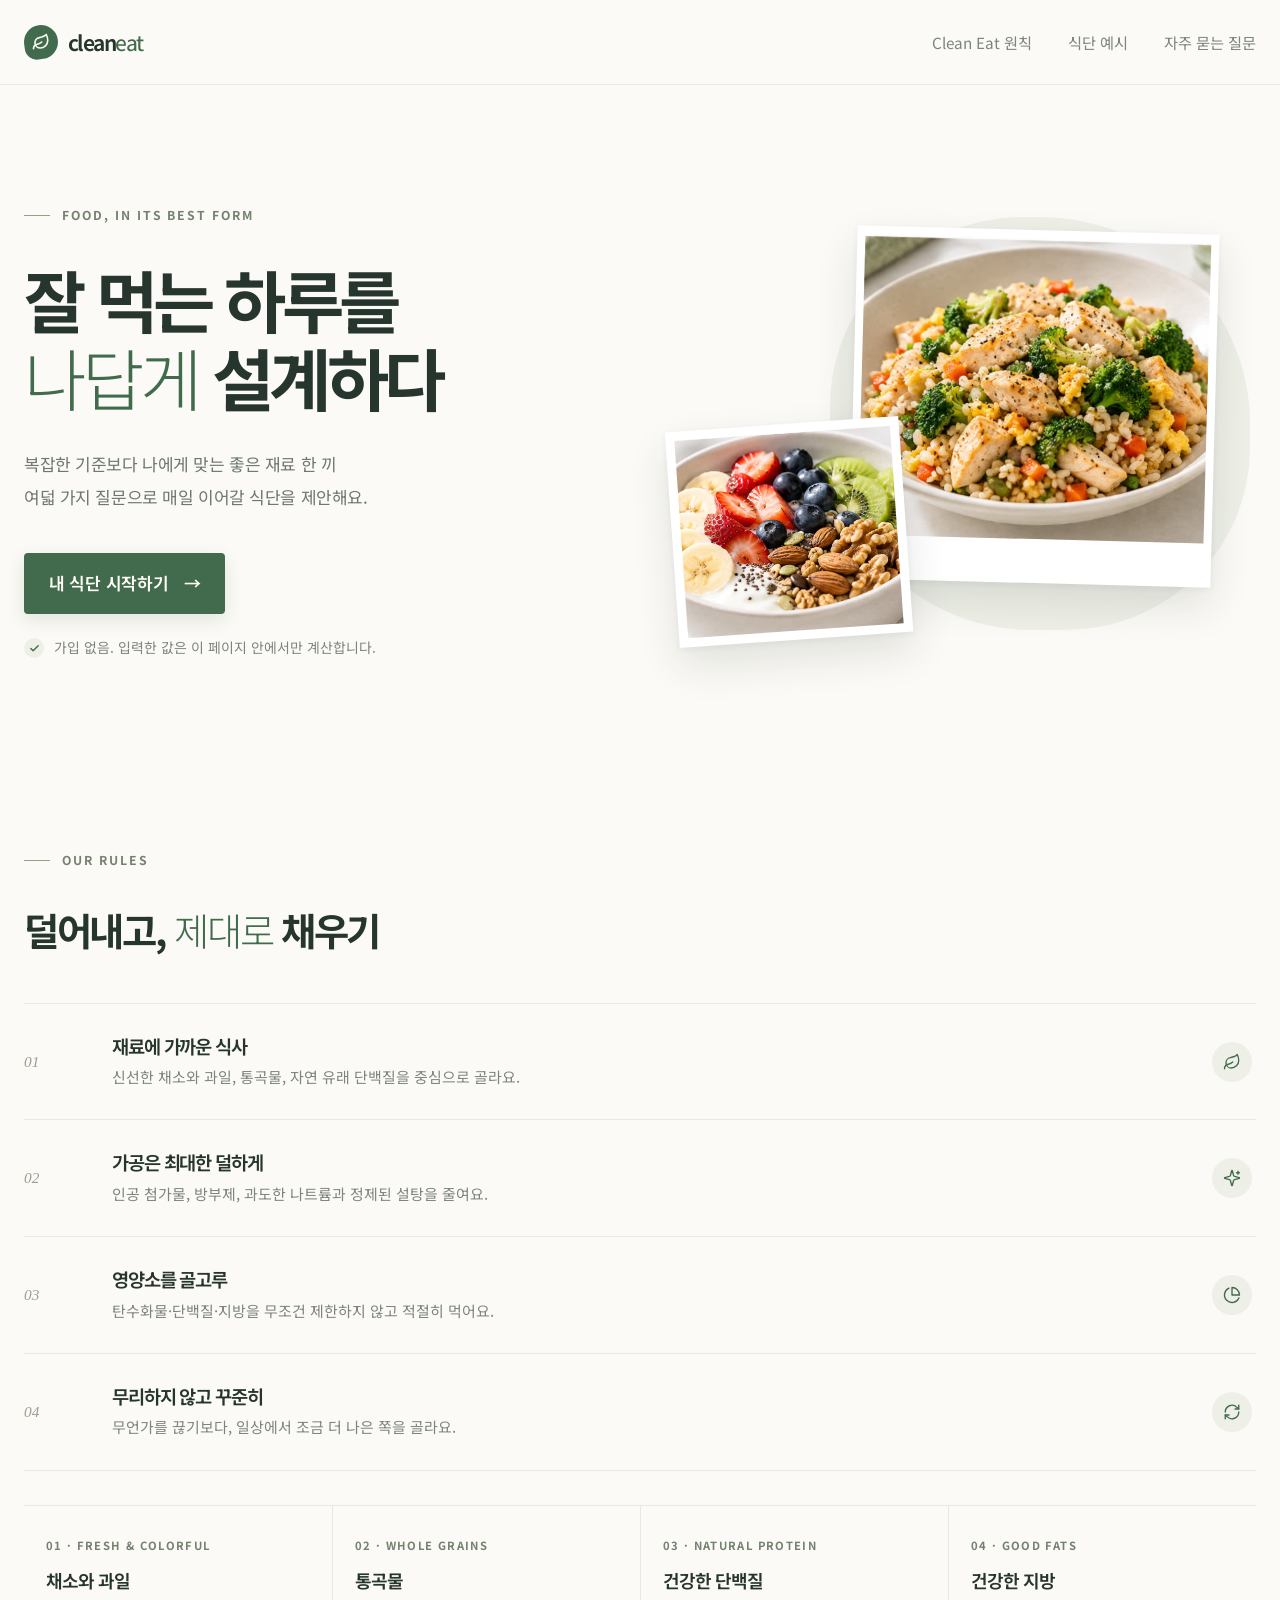
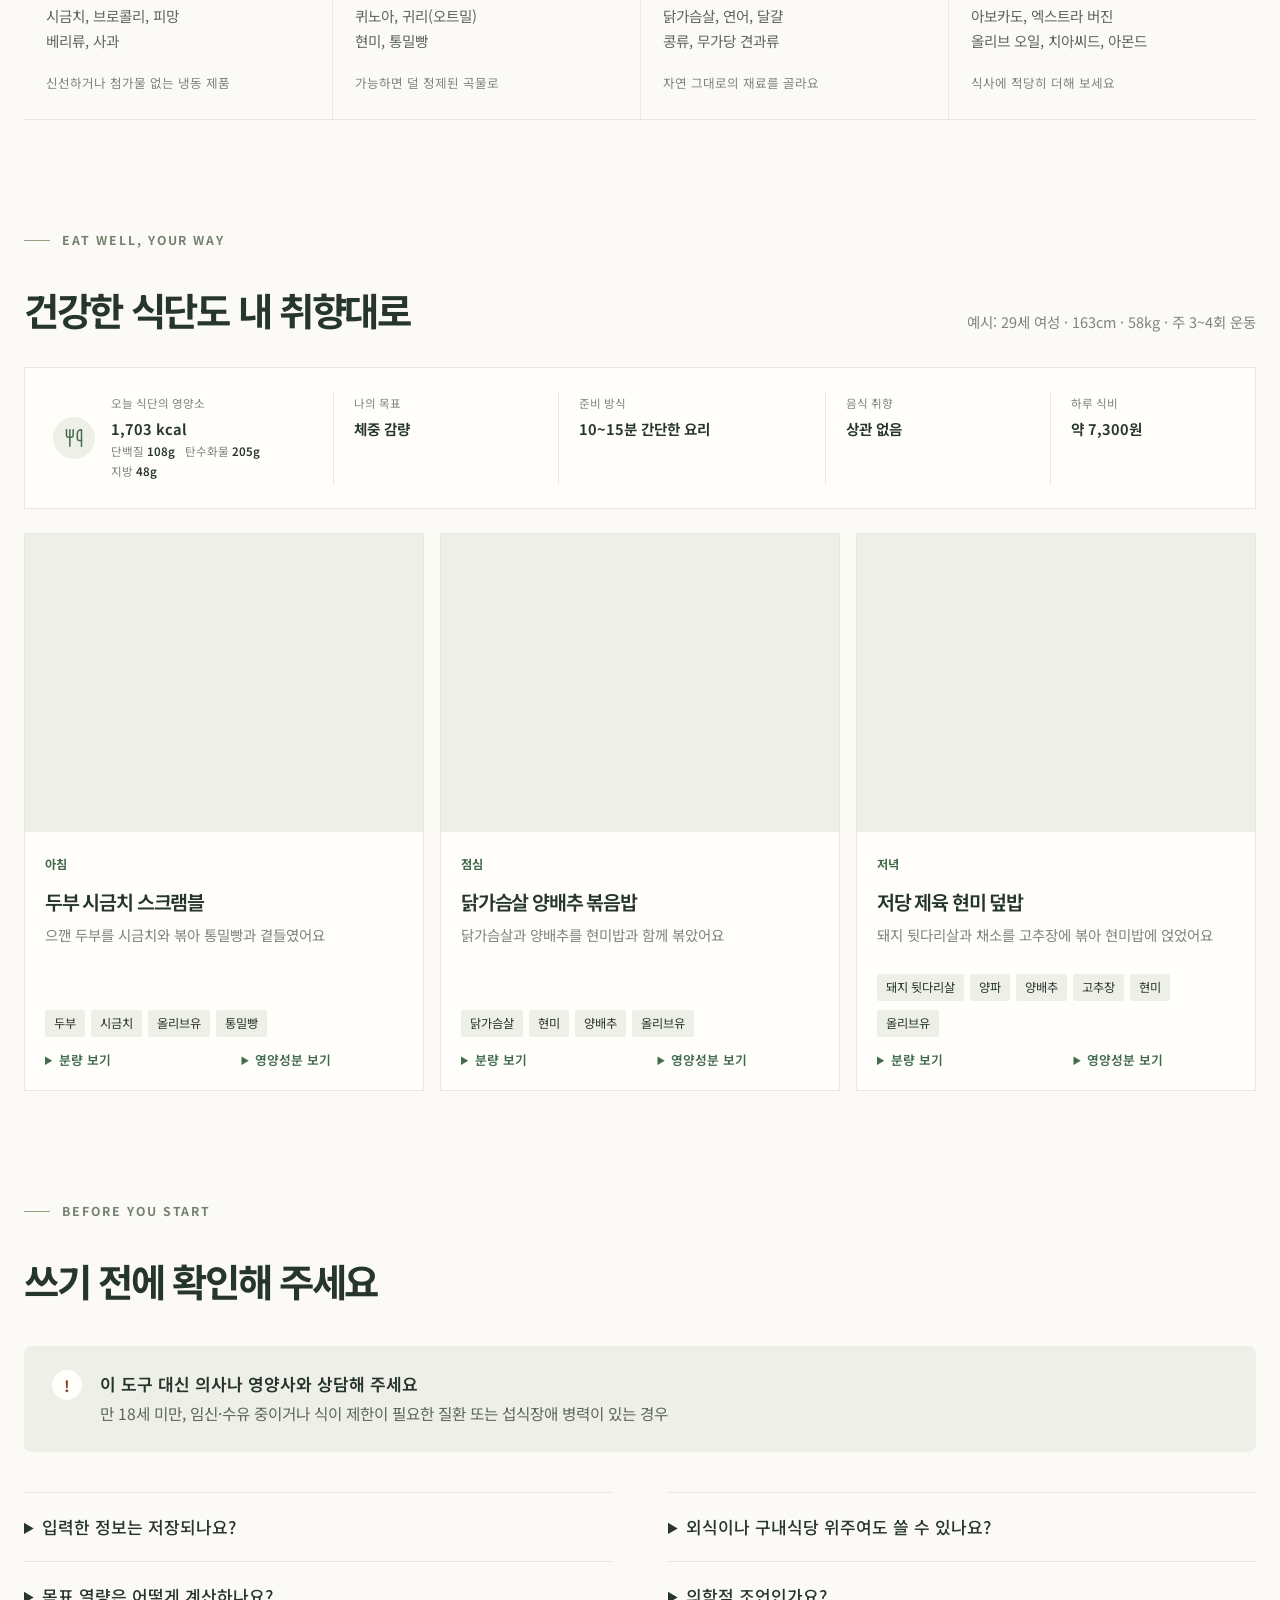
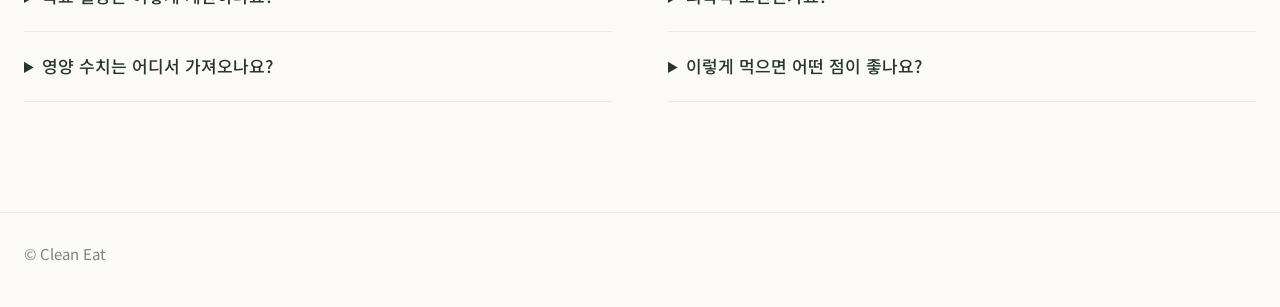
==== commit 507b9e9d: "Update cleaneat.html" ====
--- a/cleaneat.html
+++ b/cleaneat.html
@@ -134,12 +134,12 @@
 .stat{font-size:.85rem;color:var(--mut);margin:14px 0 0}
 .cards{display:grid;grid-template-columns:repeat(3,1fr);gap:16px;margin-top:24px;align-items:stretch}
 .card{background:var(--card);border:1px solid var(--line);display:flex;flex-direction:column;min-height:330px}
-.card .im{position:relative;aspect-ratio:16/9;overflow:hidden;background:var(--soft)}.card .im img{width:100%;height:100%;object-fit:cover;display:block}
+.card .im{position:relative;aspect-ratio:4/3;overflow:hidden;background:var(--soft)}.card .im img{width:100%;height:100%;object-fit:cover;display:block}
 .card .bd{position:absolute;left:12px;bottom:12px;background:var(--card);color:var(--fg);font-size:.6rem;font-weight:700;letter-spacing:.14em;padding:5px 8px}
 .card .cb{padding:22px 20px 20px;display:flex;flex-direction:column;flex:1}
 .ct{display:flex;justify-content:space-between;align-items:center;min-height:20px;font-size:.72rem;font-weight:700;color:var(--g)}.ct i{font-family:Georgia,serif;font-weight:400;color:var(--mut)}
 .card h3{font-size:1.15rem;margin:14px 0 8px}.card .ds{font-size:.85rem;color:var(--mut)}
-.card .kc{font-size:.78rem;color:var(--mut);margin-top:10px}.card .kc b{color:var(--fg);font-weight:650;margin-right:8px}.card .kc span{white-space:nowrap}
+.dt{display:grid;grid-template-columns:1fr 1fr;gap:12px;align-items:start}.dt .nu{justify-self:end;min-width:9.5em}.nu dl{display:grid;grid-template-columns:auto auto;gap:3px 14px;margin:8px 0 0;font-size:.78rem;color:var(--mut)}.nu dd{margin:0;text-align:right;color:var(--fg);font-weight:600;white-space:nowrap}
 .card .ft{margin-top:auto;padding-top:24px}
 .card .tags span{border-radius:2px;font-size:.72rem;padding:3px 9px}
 .card details{border:0;padding:6px 0 0}.card summary{font-size:.75rem;color:var(--g);font-weight:600}.card details ul{margin:6px 0 0;padding-left:1.1em;font-size:.78rem;color:var(--mut)}
@@ -167,8 +167,8 @@
 <div class="w wide">
  <section class="hero">
   <div>
-   <p class="eb">FOOD, IN ITS BEST FORM</p><h1>잘 먹는 하루를,<br><em>나답게</em> 설계하다</h1>
-   <p class="lead">복잡한 기준보다, 나에게 맞는 좋은 재료 한 끼<br class="db"> 여덟 가지 질문으로 매일 이어갈 식단을 제안해요.</p>
+   <p class="eb">FOOD, IN ITS BEST FORM</p><h1>잘 먹는 하루를<br><em>나답게</em> 설계하다</h1>
+   <p class="lead">복잡한 기준보다 나에게 맞는 좋은 재료 한 끼<br class="db"> 여덟 가지 질문으로 매일 이어갈 식단을 제안해요.</p>
    <button class="btn" data-go>내 식단 시작하기 <span aria-hidden="true">→</span></button>
    <p class="ok"><i><svg width="11" height="11" viewBox="0 0 24 24" fill="none" stroke="currentColor" stroke-width="3" stroke-linecap="round" stroke-linejoin="round" aria-hidden="true"><path d="M20 6 9 17l-5-5"/></svg></i>가입 없음. 입력한 값은 이 페이지 안에서만 계산합니다.</p>
   </div>
@@ -197,7 +197,7 @@
  </section>
 
  <section class="sec" id="example">
-  <div class="exh"><div><p class="eb">EAT WELL, YOUR WAY</p><h2>건강한 식단도, 내 취향대로</h2></div><p class="mut" id="exwho"></p></div>
+  <div class="exh"><div><p class="eb">EAT WELL, YOUR WAY</p><h2>건강한 식단도 내 취향대로</h2></div><p class="mut" id="exwho"></p></div>
   <div id="ex"></div>
  </section>
 
@@ -743,9 +743,8 @@
  if(!e)return`<article class="card em"><p>${slot}: 조건에 맞는 메뉴가 없습니다.</p></article>`;
  const m=e.m,img=`<div class="im">${m.img?`<img src="${m.img}" alt="${m.name}" loading="lazy"><span class="bd">CLEAN PLATE</span>`:''}</div>`;  // 사진이 없어도 자리는 남김
  return`<article class="card">${img}<div class="cb"><div class="ct"><span>${slot}</span>${swap?`<button class="swp" data-swap="${i}" aria-label="${slot} 메뉴만 바꾸기">${SWP}바꾸기</button>`:''}</div><h3>${m.name}</h3><p class="ds">${(m.desc||'').replace(/\.$/,'')}</p>
- <p class="kc"><b>${num(e.v.k)} kcal</b><span>단백질 ${num(e.v.p)}g · 탄수화물 ${num(e.v.cb)}g · 지방 ${num(e.v.f)}g</span></p>
  <div class="ft"><div class="tags">${m.items.map(([id])=>`<span>${short(id)}</span>`).join('')}</div>
- <details><summary>분량 보기</summary><ul>${m.items.map(([id,g])=>`<li>${gtxt(id,Math.round(g*e.x/5)*5)}</li>`).join('')}${m.sea&&m.sea.length?`<li>양념: ${m.sea.join(', ')} (적당량)</li>`:''}</ul></details></div></div></article>`;
+ <div class="dt"><details><summary>분량 보기</summary><ul>${m.items.map(([id,g])=>`<li>${gtxt(id,Math.round(g*e.x/5)*5)}</li>`).join('')}${m.sea&&m.sea.length?`<li>양념: ${m.sea.join(', ')} (적당량)</li>`:''}</ul></details><details class="nu"><summary>영양성분 보기</summary><dl><dt>열량</dt><dd>${num(e.v.k)} kcal</dd><dt>단백질</dt><dd>${num(e.v.p)}g</dd><dt>탄수화물</dt><dd>${num(e.v.cb)}g</dd><dt>지방</dt><dd>${num(e.v.f)}g</dd></dl></details></div></div></div></article>`;
 }
 /* 홈 예시 결과: 요약 막대 + 세 끼 카드. 선택한 답변 문구는 순번(sel)이 있으면 그걸, 없으면 값으로 찾음 */
 const optLabel=(id,A)=>{const o=QUESTIONS.find(q=>q.id===id).o,i=A.sel&&A.sel[id];return(i!=null&&o[i]?o[i]:o.find(x=>x[0]===A[id])||['',''])[1]};
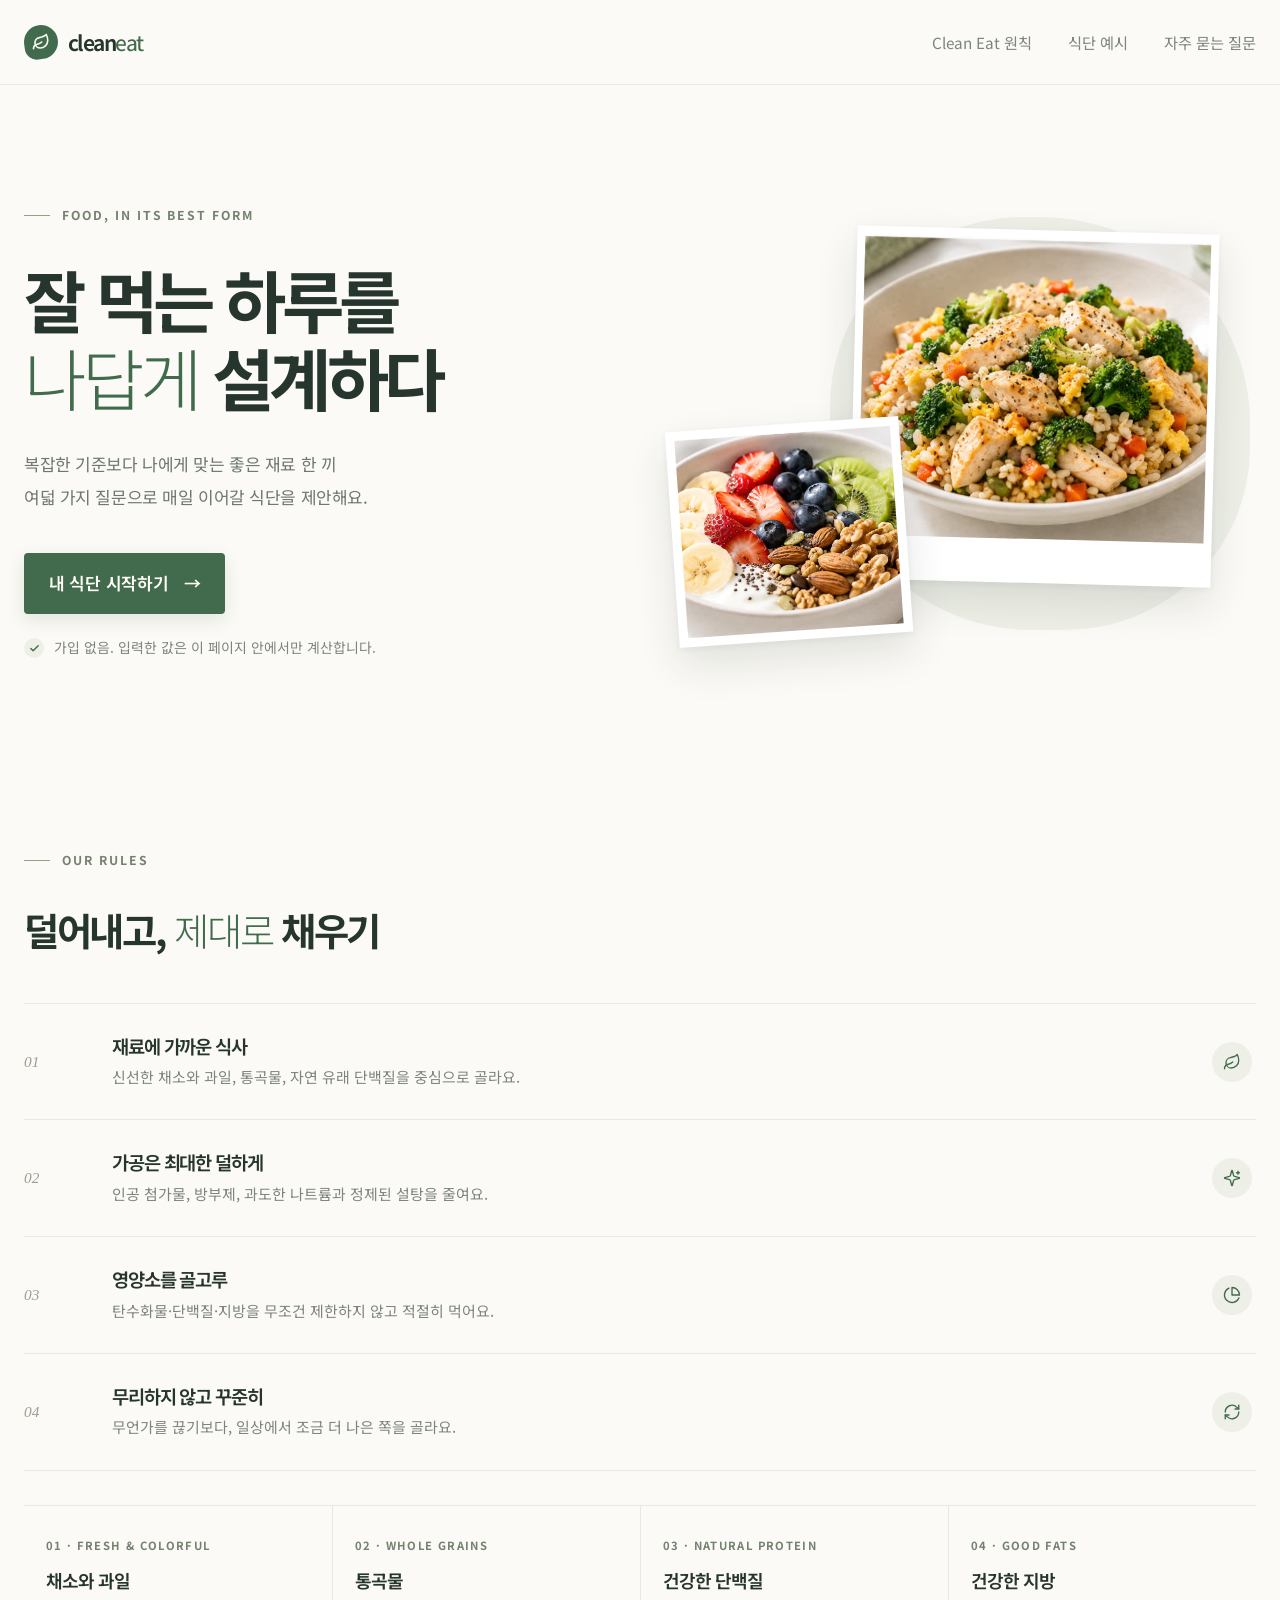
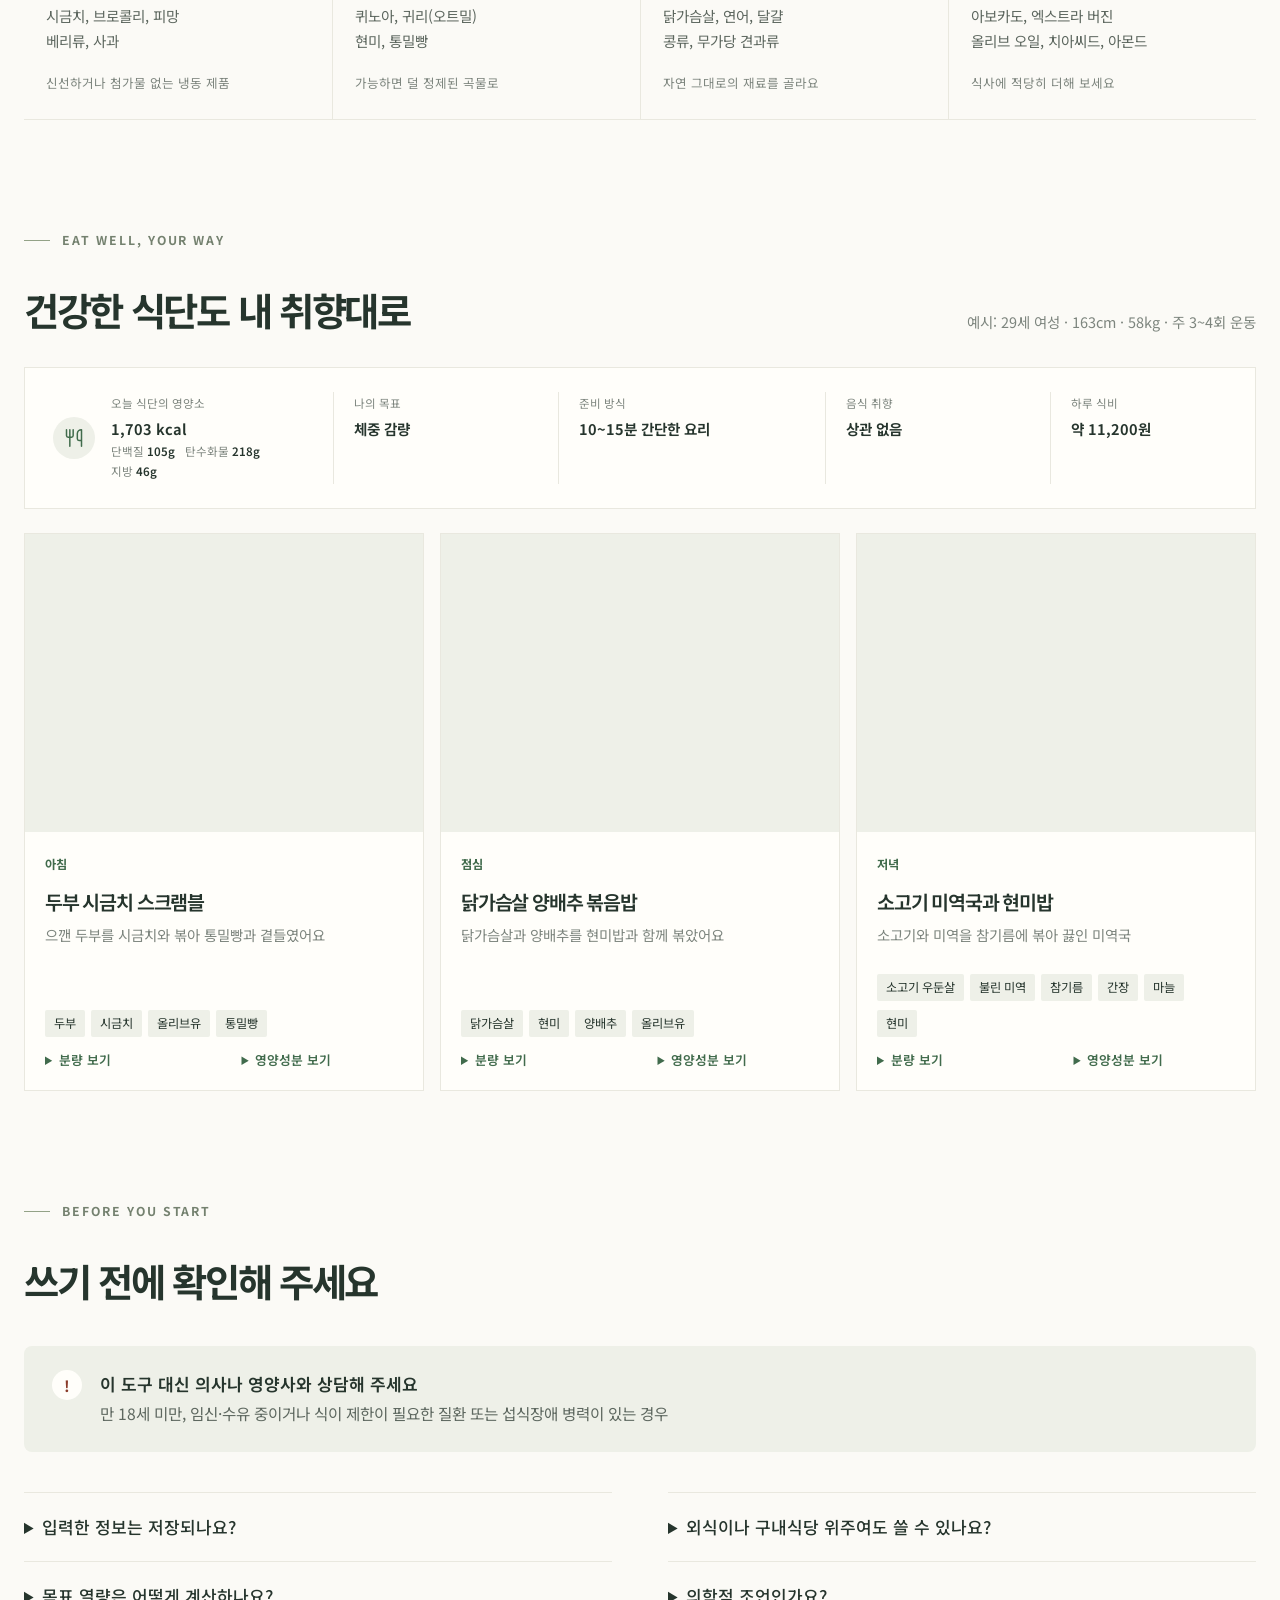
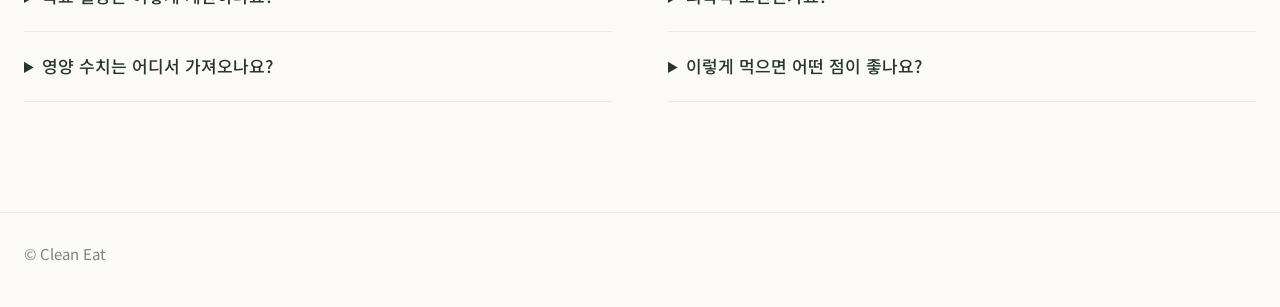
==== commit 05555c1b: "Update cleaneat.html" ====
--- a/cleaneat.html
+++ b/cleaneat.html
@@ -209,7 +209,7 @@
     <div>
      <details><summary>입력한 정보는 저장되나요?</summary><p>이 페이지 안에서만 계산하고 서버로 보내지 않습니다. 새로고침하면 사라집니다.</p></details>
      <details><summary>목표 열량은 어떻게 계산하나요?</summary><p>Mifflin-St Jeor 공식으로 기초대사량을 구하고 활동량과 목표를 반영합니다. 단백질은 몸무게 1kg당 목표별 기준으로 계산합니다.</p></details>
-     <details><summary>영양 수치는 어디서 가져오나요?</summary><p>식품의약품안전처 식품영양성분 데이터베이스(공공데이터포털)의 원재료성·가공식품 값을 씁니다. 국내 DB에 없는 일부 재료(템페, 타히니, 블랙빈 등)는 미국 농무부(USDA) 값을 씁니다. 가격은 아직 임시 수치입니다.</p></details>
+     <details><summary>영양 수치는 어디서 가져오나요?</summary><p>식품의약품안전처 식품영양성분 데이터베이스(공공데이터포털)의 원재료성·가공식품 값을 씁니다. 국내 DB에 없는 일부 재료(템페, 타히니, 블랙빈 등)는 미국 농무부(USDA) 값을 씁니다. 가격은 2026년 10월 기준 전국 평균 소매가(KAMIS·한국소비자원 참가격)를 쓰고, 값을 구하지 못한 재료는 추정치예요. 살 때는 매장과 포장 단위에 따라 달라요.</p></details>
     </div>
     <div>
      <details><summary>외식이나 구내식당 위주여도 쓸 수 있나요?</summary><p>이 도구는 직접 챙겨 먹으려는 사람을 위한 하루 세 끼 기준입니다. 구내식당·외식·급식 위주이거나 하루 세 끼가 아니라면 결과가 맞지 않을 수 있어요.</p></details>
@@ -260,60 +260,60 @@
 /* ============ 3. 재료 (100g당, 조리 전 먹는 부분 무게. 곡물·콩은 마른 무게, 통조림은 물기 뺀 무게)
    k 열량, p 단백질(g), f 지방(g), cb 탄수화물(g): 식약처 식품영양성분 DB(공공데이터포털 표준데이터, 2026-10-25 내려받음) 원재료성 항목 → 가공식품 같은 품목 중앙값 → USDA FoodData Central 순.
    재료별 출처·식품코드는 프로젝트의 ING_MATCHING.csv. curryp·tofunoodle은 DB에 맞는 항목이 없어 추정값.
-   c 가격(원)은 아직 임시 수치 ============ */
+   c 가격(원/100g, 먹는 부분 기준). KAMIS 소매가(2026년 연평균, 축산물은 2026-10-24)와 참가격(2026-09)을 폐기율로 보정. 값을 못 구한 재료는 추정치 ============ */
 /* 배추김치는 젓갈이 들어갈 수 있어 해산물 제외 태그를 붙임(비건 김치는 제품 확인) */
 const ING={
  /* 육류 */
  chicken:{n:'닭가슴살',k:106,p:22.97,f:0.97,cb:0,c:1300,ex:['육류']},thigh:{n:'닭다리살(껍질 제거)',k:121,p:19.7,f:4.12,cb:0,c:1100,ex:['육류']},tender:{n:'닭안심',k:106,p:22.97,f:0.97,cb:0,c:1400,ex:['육류']},turkey:{n:'칠면조 가슴살',k:144,p:21.64,f:5.64,cb:0.13,c:3000,ex:['육류']},
- beef:{n:'소고기 우둔살(수입산)',k:116,p:23.6,f:2.45,cb:0,c:3500,ex:['육류']},mince:{n:'소고기 다짐육(수입산 우둔)',k:116,p:23.6,f:2.45,cb:0,c:2800,ex:['육류']},pork:{n:'돼지 안심',k:123,p:22.21,f:3.15,cb:0,c:1500,ex:['육류']},porkleg:{n:'돼지 뒷다리살',k:135,p:20.88,f:4.97,cb:0,c:1000,ex:['육류']},
+ beef:{n:'소고기 우둔살(수입산)',k:116,p:23.6,f:2.45,cb:0,c:3500,ex:['육류']},mince:{n:'소고기 다짐육(수입산 우둔)',k:116,p:23.6,f:2.45,cb:0,c:2800,ex:['육류']},pork:{n:'돼지 안심',k:123,p:22.21,f:3.15,cb:0,c:1500,ex:['육류']},porkleg:{n:'돼지 뒷다리살',k:135,p:20.88,f:4.97,cb:0,c:1670,ex:['육류']},
  /* 해산물 */
- salmon:{n:'연어(양식)',k:273,p:18.58,f:20.71,cb:0,c:4500,ex:['해산물']},mack:{n:'고등어',k:183,p:20.2,f:10.4,cb:0,c:1200,ex:['해산물']},samchi:{n:'삼치',k:124,p:20.08,f:2.93,cb:0,c:1500,ex:['해산물']},cod:{n:'대구',k:87.5,p:19.7,f:0.6,cb:0,c:1800,ex:['해산물']},
- tuna:{n:'참치 통조림',k:197,p:23,f:10.63,cb:0,c:1800,ex:['해산물']},shrimp:{n:'새우살',k:109,p:21.17,f:0.89,cb:0,c:2500,ex:['해산물']},squid:{n:'오징어',k:85,p:17.1,f:1.12,cb:0.5,c:1800,ex:['해산물']},
+ salmon:{n:'연어(양식)',k:273,p:18.58,f:20.71,cb:0,c:6133,ex:['해산물']},mack:{n:'고등어',k:183,p:20.2,f:10.4,cb:0,c:1665,ex:['해산물']},samchi:{n:'삼치',k:124,p:20.08,f:2.93,cb:0,c:2397,ex:['해산물']},cod:{n:'대구',k:87.5,p:19.7,f:0.6,cb:0,c:1800,ex:['해산물']},
+ tuna:{n:'참치 통조림',k:197,p:23,f:10.63,cb:0,c:1887,ex:['해산물']},shrimp:{n:'새우살',k:109,p:21.17,f:0.89,cb:0,c:3142,ex:['해산물']},squid:{n:'오징어',k:85,p:17.1,f:1.12,cb:0.5,c:2176,ex:['해산물']},
  /* 달걀·콩 */
- egg:{n:'달걀',k:136,p:12.91,f:8.25,cb:0.79,c:500,ex:['달걀']},tofu:{n:'두부',k:90,p:8,f:4.8,cb:3,c:400,ex:[]},softtofu:{n:'순두부',k:61,p:5.5,f:2.8,cb:2.8,c:300,ex:[]},natto:{n:'낫토',k:191,p:14.5,f:8.3,cb:14,c:1500,ex:[]},edamame:{n:'냉동 에다마메',k:121,p:11.9,f:5.2,cb:8.91,c:1500,ex:[]},
- lentil:{n:'렌틸콩(건)',k:359,p:21.01,f:1.43,cb:65.42,c:800,ex:[]},chickpea:{n:'병아리콩(건)',k:373,p:17.27,f:5.66,cb:63.14,c:700,ex:[]},chickcan:{n:'병아리콩 통조림(물기 뺀)',k:183,p:9.18,f:3.2,cb:29.24,c:800,ex:[]},whitebean:{n:'흰강낭콩(건)',k:350,p:21.2,f:1.1,cb:63.9,c:900,ex:[]},soymilk:{n:'무가당 두유',k:39.5,p:2.7,f:1.7,cb:2.5,c:250,ex:[]},
+ egg:{n:'달걀',k:136,p:12.91,f:8.25,cb:0.79,c:389,ex:['달걀']},tofu:{n:'두부',k:90,p:8,f:4.8,cb:3,c:844,ex:[]},softtofu:{n:'순두부',k:61,p:5.5,f:2.8,cb:2.8,c:300,ex:[]},natto:{n:'낫토',k:191,p:14.5,f:8.3,cb:14,c:1500,ex:[]},edamame:{n:'냉동 에다마메',k:121,p:11.9,f:5.2,cb:8.91,c:1500,ex:[]},
+ lentil:{n:'렌틸콩(건)',k:359,p:21.01,f:1.43,cb:65.42,c:800,ex:[]},chickpea:{n:'병아리콩(건)',k:373,p:17.27,f:5.66,cb:63.14,c:700,ex:[]},chickcan:{n:'병아리콩 통조림(물기 뺀)',k:183,p:9.18,f:3.2,cb:29.24,c:800,ex:[]},whitebean:{n:'흰강낭콩(건)',k:350,p:21.2,f:1.1,cb:63.9,c:900,ex:[]},soymilk:{n:'무가당 두유',k:39.5,p:2.7,f:1.7,cb:2.5,c:438,ex:[]},
  /* 유제품 */
- yog:{n:'그릭요거트',k:141,p:7.4,f:7.7,cb:10.3,c:1200,ex:['유제품']},cottage:{n:'코티지치즈',k:98,p:11.1,f:4.3,cb:3.38,c:2000,ex:['유제품']},ricotta:{n:'리코타치즈',k:150,p:7.54,f:10.2,cb:7.27,c:2500,ex:['유제품']},mozz:{n:'모차렐라치즈',k:289,p:21,f:20,cb:1.4,c:2500,ex:['유제품']},parm:{n:'파마산치즈',k:398,p:32,f:30,cb:0,c:4000,ex:['유제품']},milk:{n:'우유',k:67,p:3.09,f:3.85,cb:4.86,c:250,ex:['유제품']},
+ yog:{n:'그릭요거트',k:141,p:7.4,f:7.7,cb:10.3,c:1200,ex:['유제품']},cottage:{n:'코티지치즈',k:98,p:11.1,f:4.3,cb:3.38,c:2000,ex:['유제품']},ricotta:{n:'리코타치즈',k:150,p:7.54,f:10.2,cb:7.27,c:2500,ex:['유제품']},mozz:{n:'모차렐라치즈',k:289,p:21,f:20,cb:1.4,c:2500,ex:['유제품']},parm:{n:'파마산치즈',k:398,p:32,f:30,cb:0,c:4000,ex:['유제품']},milk:{n:'우유',k:67,p:3.09,f:3.85,cb:4.86,c:288,ex:['유제품']},
  /* 곡물·면·빵 */
- brice:{n:'현미(건)',k:357,p:7.33,f:2.23,cb:75.92,c:500,ex:[]},quinoa:{n:'퀴노아(건)',k:368,p:14.1,f:6.07,cb:64.2,c:2000,ex:[]},oat:{n:'오트밀',k:371,p:13.41,f:3.69,cb:70,c:700,ex:[]},granola:{n:'저당 그래놀라',k:470,p:14.1,f:19.2,cb:59,c:1500,ex:['견과류']},
- bread:{n:'통밀빵',k:268,p:9.6,f:5,cb:46.8,c:800,ex:[]},tortilla:{n:'통밀 또띠아',k:295,p:8.8,f:7.3,cb:47.4,c:1500,ex:[]},pasta:{n:'통밀 파스타(건)',k:325,p:13,f:2.5,cb:64,c:800,ex:[]},soba:{n:'메밀면(건)',k:336,p:14.4,f:0.71,cb:74.6,c:1000,ex:[]},ricenoodle:{n:'쌀국수(건)',k:340,p:5.2,f:1,cb:75,c:1000,ex:[]},
- sweet:{n:'고구마',k:147,p:1.09,f:0.15,cb:35.52,c:500,ex:[]},potato:{n:'감자',k:70,p:1.93,f:0.03,cb:16.07,c:300,ex:[]},pumpkin:{n:'단호박',k:57,p:1.19,f:0.65,cb:13.63,c:500,ex:[]},
+ brice:{n:'현미(건)',k:357,p:7.33,f:2.23,cb:75.92,c:498,ex:[]},quinoa:{n:'퀴노아(건)',k:368,p:14.1,f:6.07,cb:64.2,c:2000,ex:[]},oat:{n:'오트밀',k:371,p:13.41,f:3.69,cb:70,c:700,ex:[]},granola:{n:'저당 그래놀라',k:470,p:14.1,f:19.2,cb:59,c:1500,ex:['견과류']},
+ bread:{n:'통밀빵',k:268,p:9.6,f:5,cb:46.8,c:800,ex:[]},tortilla:{n:'통밀 또띠아',k:295,p:8.8,f:7.3,cb:47.4,c:1500,ex:[]},pasta:{n:'통밀 파스타(건)',k:325,p:13,f:2.5,cb:64,c:636,ex:[]},soba:{n:'메밀면(건)',k:336,p:14.4,f:0.71,cb:74.6,c:1000,ex:[]},ricenoodle:{n:'쌀국수(건)',k:340,p:5.2,f:1,cb:75,c:1000,ex:[]},
+ sweet:{n:'고구마',k:147,p:1.09,f:0.15,cb:35.52,c:579,ex:[]},potato:{n:'감자',k:70,p:1.93,f:0.03,cb:16.07,c:410,ex:[]},pumpkin:{n:'단호박',k:57,p:1.19,f:0.65,cb:13.63,c:500,ex:[]},
  /* 채소·버섯·해조 */
- broc:{n:'브로콜리',k:32,p:3.08,f:0.2,cb:6.32,c:900,ex:[]},spin:{n:'시금치',k:29,p:3.35,f:0.39,cb:4.86,c:700,ex:[]},sprout:{n:'콩나물',k:43,p:4.66,f:1.19,cb:3.44,c:300,ex:[]},mush:{n:'양송이버섯',k:15,p:3.12,f:0.23,cb:3.89,c:700,ex:[]},shiitake:{n:'표고버섯',k:22,p:2.74,f:0.38,cb:7.38,c:1500,ex:[]},
- cabbage:{n:'양배추',k:29,p:1.36,f:0.12,cb:6.98,c:250,ex:[]},lettuce:{n:'로메인·상추',k:17.5,p:1.97,f:0.27,cb:2.92,c:1200,ex:[]},tomato:{n:'토마토',k:19,p:1.03,f:0.18,cb:4.26,c:600,ex:[]},tomatocan:{n:'무가당 토마토 통조림',k:20,p:1.2,f:0.1,cb:3.4,c:500,ex:[]},
- cuc:{n:'오이',k:14,p:1.22,f:0.02,cb:3.05,c:400,ex:[]},zuc:{n:'애호박(주키니)',k:22,p:1.07,f:0.09,cb:5.14,c:400,ex:[]},eggplant:{n:'가지',k:19,p:1.13,f:0.03,cb:4.36,c:500,ex:[]},paprika:{n:'파프리카',k:25,p:0.84,f:0.12,cb:6.19,c:1000,ex:[]},
- onion:{n:'양파',k:29,p:0.96,f:0.17,cb:6.52,c:250,ex:[]},carrot:{n:'당근',k:31,p:1.02,f:0.13,cb:7.03,c:300,ex:[]},garlic:{n:'마늘',k:128,p:7.45,f:0.16,cb:26.42,c:1000,ex:[]},scallion:{n:'대파',k:23,p:1.78,f:0.15,cb:4.8,c:400,ex:[]},
- beet:{n:'비트',k:26,p:1.56,f:0.14,cb:5.26,c:800,ex:[]},radish:{n:'무',k:21,p:0.77,f:0.15,cb:4.72,c:150,ex:[]},asparagus:{n:'아스파라거스',k:17,p:2.02,f:0.34,cb:2.53,c:2500,ex:[]},seaweed:{n:'불린 미역',k:14,p:1.96,f:0.18,cb:4.45,c:600,ex:[]},kimchi:{n:'배추김치',k:39,p:2,f:0.4,cb:6.7,c:400,ex:['해산물']},
- lemon:{n:'레몬',k:36,p:0.71,f:0.08,cb:9.27,c:1500,ex:[]},basil:{n:'바질',k:32,p:2.43,f:0.71,cb:5.56,c:5000,ex:[]},
+ broc:{n:'브로콜리',k:32,p:3.08,f:0.2,cb:6.32,c:913,ex:[]},spin:{n:'시금치',k:29,p:3.35,f:0.39,cb:4.86,c:1214,ex:[]},sprout:{n:'콩나물',k:43,p:4.66,f:1.19,cb:3.44,c:732,ex:[]},mush:{n:'양송이버섯',k:15,p:3.12,f:0.23,cb:3.89,c:2790,ex:[]},shiitake:{n:'표고버섯',k:22,p:2.74,f:0.38,cb:7.38,c:1500,ex:[]},
+ cabbage:{n:'양배추',k:29,p:1.36,f:0.12,cb:6.98,c:245,ex:[]},lettuce:{n:'로메인·상추',k:17.5,p:1.97,f:0.27,cb:2.92,c:1221,ex:[]},tomato:{n:'토마토',k:19,p:1.03,f:0.18,cb:4.26,c:513,ex:[]},tomatocan:{n:'무가당 토마토 통조림',k:20,p:1.2,f:0.1,cb:3.4,c:500,ex:[]},
+ cuc:{n:'오이',k:14,p:1.22,f:0.02,cb:3.05,c:439,ex:[]},zuc:{n:'애호박(주키니)',k:22,p:1.07,f:0.09,cb:5.14,c:551,ex:[]},eggplant:{n:'가지',k:19,p:1.13,f:0.03,cb:4.36,c:546,ex:[]},paprika:{n:'파프리카',k:25,p:0.84,f:0.12,cb:6.19,c:1024,ex:[]},
+ onion:{n:'양파',k:29,p:0.96,f:0.17,cb:6.52,c:220,ex:[]},carrot:{n:'당근',k:31,p:1.02,f:0.13,cb:7.03,c:358,ex:[]},garlic:{n:'마늘',k:128,p:7.45,f:0.16,cb:26.42,c:1303,ex:[]},scallion:{n:'대파',k:23,p:1.78,f:0.15,cb:4.8,c:404,ex:[]},
+ beet:{n:'비트',k:26,p:1.56,f:0.14,cb:5.26,c:800,ex:[]},radish:{n:'무',k:21,p:0.77,f:0.15,cb:4.72,c:155,ex:[]},asparagus:{n:'아스파라거스',k:17,p:2.02,f:0.34,cb:2.53,c:2500,ex:[]},seaweed:{n:'불린 미역',k:14,p:1.96,f:0.18,cb:4.45,c:302,ex:[]},kimchi:{n:'배추김치',k:39,p:2,f:0.4,cb:6.7,c:1067,ex:['해산물']},
+ lemon:{n:'레몬',k:36,p:0.71,f:0.08,cb:9.27,c:1401,ex:[]},basil:{n:'바질',k:32,p:2.43,f:0.71,cb:5.56,c:5000,ex:[]},
  /* 과일 */
- banana:{n:'바나나',k:77,p:1.11,f:0.2,cb:20,c:500,ex:[]},apple:{n:'사과',k:57,p:0.2,f:0.66,cb:14.11,c:800,ex:[]},kiwi:{n:'키위',k:66,p:0.93,f:0.63,cb:16.08,c:1000,ex:[]},blueberry:{n:'냉동 블루베리',k:41,p:0.81,f:0.26,cb:10.07,c:1500,ex:[]},avo:{n:'아보카도',k:160,p:2,f:14.66,cb:8.53,c:2500,ex:[]},
+ banana:{n:'바나나',k:77,p:1.11,f:0.2,cb:20,c:625,ex:[]},apple:{n:'사과',k:57,p:0.2,f:0.66,cb:14.11,c:911,ex:[]},kiwi:{n:'키위',k:66,p:0.93,f:0.63,cb:16.08,c:1324,ex:[]},blueberry:{n:'냉동 블루베리',k:41,p:0.81,f:0.26,cb:10.07,c:1139,ex:[]},avo:{n:'아보카도',k:160,p:2,f:14.66,cb:8.53,c:1374,ex:[]},
  /* 지방·견과·씨앗 */
- walnut:{n:'호두',k:688,p:15.47,f:71.99,cb:7.92,c:3000,ex:['견과류']},pnut:{n:'땅콩버터(무가당)',k:610,p:25.5,f:49,cb:21,c:1500,ex:['견과류']},chia:{n:'치아시드',k:486,p:16.54,f:30.74,cb:42.12,c:2500,ex:[]},sesame:{n:'참깨',k:557,p:25.96,f:45.11,cb:21.83,c:1500,ex:[]},
- tahini:{n:'타히니(참깨 페이스트)',k:595,p:17,f:53.8,cb:21.2,c:3000,ex:[]},pesto:{n:'바질 페스토',k:380.5,p:6,f:35.5,cb:9.8,c:3000,ex:['유제품','견과류']},oil:{n:'올리브유',k:921,p:0,f:100,cb:0,c:2000,ex:[]},sesoil:{n:'참기름',k:920,p:0,f:99.84,cb:0.13,c:3000,ex:[]},
+ walnut:{n:'호두',k:688,p:15.47,f:71.99,cb:7.92,c:2050,ex:['견과류']},pnut:{n:'땅콩버터(무가당)',k:610,p:25.5,f:49,cb:21,c:1500,ex:['견과류']},chia:{n:'치아시드',k:486,p:16.54,f:30.74,cb:42.12,c:2500,ex:[]},sesame:{n:'참깨',k:557,p:25.96,f:45.11,cb:21.83,c:2510,ex:[]},
+ tahini:{n:'타히니(참깨 페이스트)',k:595,p:17,f:53.8,cb:21.2,c:3000,ex:[]},pesto:{n:'바질 페스토',k:380.5,p:6,f:35.5,cb:9.8,c:3000,ex:['유제품','견과류']},oil:{n:'올리브유',k:921,p:0,f:100,cb:0,c:2000,ex:[]},sesoil:{n:'참기름',k:920,p:0,f:99.84,cb:0.13,c:3993,ex:[]},
  /* 양념 */
- soy:{n:'간장',k:34.5,p:5,f:0.1,cb:3.5,c:500,ex:[]},doen:{n:'된장',k:165,p:12,f:4.3,cb:19.6,c:800,ex:[]},gochu:{n:'고추장',k:221,p:5.9,f:2,cb:45,c:800,ex:[]},
+ soy:{n:'간장',k:34.5,p:5,f:0.1,cb:3.5,c:769,ex:[]},doen:{n:'된장',k:165,p:12,f:4.3,cb:19.6,c:814,ex:[]},gochu:{n:'고추장',k:221,p:5.9,f:2,cb:45,c:1656,ex:[]},
  /* 추가 재료 */
 
- pollock:{n:'명태(코다리)',k:76,p:16.58,f:0.58,cb:0.17,c:1500,ex:['해산물']},bugeo:{n:'북어채',k:372,p:82.7,f:2.4,cb:0,c:6000,ex:['해산물']},tunaraw:{n:'냉동 참치회',k:104,p:23.4,f:1,cb:0,c:4000,ex:['해산물']},
+ pollock:{n:'명태(코다리)',k:76,p:16.58,f:0.58,cb:0.17,c:718,ex:['해산물']},bugeo:{n:'북어채',k:372,p:82.7,f:2.4,cb:0,c:6000,ex:['해산물']},tunaraw:{n:'냉동 참치회',k:104,p:23.4,f:1,cb:0,c:4000,ex:['해산물']},
  perillap:{n:'들깻가루',k:530,p:23.59,f:36.23,cb:35.53,c:2500,ex:[]},periloil:{n:'들기름',k:920,p:0,f:99.92,cb:0.08,c:3500,ex:[]},cheong:{n:'청국장',k:203,p:19.9,f:4,cb:19.8,c:1000,ex:[]},
- coco:{n:'코코넛밀크',k:197,p:2.02,f:21.3,cb:2.81,c:800,ex:[]},curryp:{n:'레드커리 페이스트',k:100,p:2,f:4,cb:10,c:3000,ex:['해산물']},ssam:{n:'쌈장',k:195,p:9.7,f:3.1,cb:28.9,c:800,ex:[]},
- tofunoodle:{n:'두부면',k:95,p:10,f:5,cb:4,c:1200,ex:[]},wflour:{n:'통밀가루',k:347,p:13.73,f:2.2,cb:73.77,c:600,ex:[]},ricepaper:{n:'라이스페이퍼',k:343,p:0.9,f:0.5,cb:83.3,c:2000,ex:[]},
- bokchoy:{n:'청경채',k:10,p:1.41,f:0.09,cb:1.64,c:800,ex:[]},mungsprout:{n:'숙주',k:13,p:1.73,f:0.05,cb:2.34,c:400,ex:[]},fern:{n:'삶은 고사리',k:21,p:2.74,f:0.24,cb:3.55,c:1500,ex:[]},gondre:{n:'삶은 곤드레',k:40,p:3.8,f:0.92,cb:6.32,c:2000,ex:[]},gim:{n:'구운 김',k:190.5,p:41.44,f:1.67,cb:45.11,c:10000,ex:[]},
+ coco:{n:'코코넛밀크',k:197,p:2.02,f:21.3,cb:2.81,c:800,ex:[]},curryp:{n:'레드커리 페이스트',k:100,p:2,f:4,cb:10,c:3000,ex:['해산물']},ssam:{n:'쌈장',k:195,p:9.7,f:3.1,cb:28.9,c:1232,ex:[]},
+ tofunoodle:{n:'두부면',k:95,p:10,f:5,cb:4,c:1200,ex:[]},wflour:{n:'통밀가루',k:347,p:13.73,f:2.2,cb:73.77,c:376,ex:[]},ricepaper:{n:'라이스페이퍼',k:343,p:0.9,f:0.5,cb:83.3,c:2000,ex:[]},
+ bokchoy:{n:'청경채',k:10,p:1.41,f:0.09,cb:1.64,c:800,ex:[]},mungsprout:{n:'숙주',k:13,p:1.73,f:0.05,cb:2.34,c:400,ex:[]},fern:{n:'삶은 고사리',k:21,p:2.74,f:0.24,cb:3.55,c:1500,ex:[]},gondre:{n:'삶은 곤드레',k:40,p:3.8,f:0.92,cb:6.32,c:2000,ex:[]},gim:{n:'구운 김',k:190.5,p:41.44,f:1.67,cb:45.11,c:9933,ex:[]},
  /* 사용자 DB에서 추가한 재료 */
 
- konjac:{n:'곤약면',k:7,p:0.08,f:0.01,cb:3.18,c:600,ex:[]},tempeh:{n:'템페',k:192,p:20.3,f:10.8,cb:7.64,c:3000,ex:[]},smsalmon:{n:'훈제 연어',k:174,p:21.8,f:8.2,cb:1.2,c:5000,ex:['해산물']},
+ konjac:{n:'곤약면',k:7,p:0.08,f:0.01,cb:3.18,c:600,ex:[]},tempeh:{n:'템페',k:192,p:20.3,f:10.8,cb:7.64,c:3000,ex:[]},smsalmon:{n:'훈제 연어',k:174,p:21.8,f:8.2,cb:1.2,c:7933,ex:['해산물']},
  blackbean:{n:'블랙빈(검은 강낭콩, 삶은 것)',k:132,p:8.86,f:0.54,cb:23.7,c:900,ex:[]},kidney:{n:'강낭콩(삶은 것)',k:169,p:10.35,f:0.93,cb:29.43,c:900,ex:[]},peas:{n:'완두콩',k:114,p:7.92,f:0.44,cb:19.51,c:800,ex:[]},
  corn:{n:'옥수수 알갱이',k:75,p:2,f:1.2,cb:13.9,c:600,ex:[]},celery:{n:'셀러리',k:17,p:1.04,f:0.07,cb:3.95,c:800,ex:[]},cauli:{n:'콜리플라워',k:27,p:2.17,f:0.48,cb:4.84,c:1000,ex:[]},kale:{n:'케일',k:26,p:3.11,f:0.24,cb:4.61,c:2000,ex:[]},
- chive:{n:'부추',k:22,p:1.8,f:0.3,cb:4.1,c:800,ex:[]},strawberry:{n:'딸기',k:34,p:0.74,f:0.14,cb:8.33,c:1200,ex:[]},pseed:{n:'호박씨',k:548,p:35.35,f:48.18,cb:5.34,c:3000,ex:[]},hemp:{n:'햄프시드',k:553,p:31.6,f:48.8,cb:8.67,c:4000,ex:[]},
+ chive:{n:'부추',k:22,p:1.8,f:0.3,cb:4.1,c:790,ex:[]},strawberry:{n:'딸기',k:34,p:0.74,f:0.14,cb:8.33,c:1626,ex:[]},pseed:{n:'호박씨',k:548,p:35.35,f:48.18,cb:5.34,c:3000,ex:[]},hemp:{n:'햄프시드',k:553,p:31.6,f:48.8,cb:8.67,c:4000,ex:[]},
  hummus:{n:'후무스',k:233.5,p:6.6,f:15.1,cb:18.6,c:2000,ex:[]},dumpwrap:{n:'만두피',k:291,p:9.8,f:1.5,cb:57.9,c:1000,ex:[]},barley:{n:'보리(건)',k:341,p:8.66,f:1.66,cb:75.04,c:500,ex:[]},
- plainyog:{n:'플레인 요거트',k:80.5,p:3.2,f:2.8,cb:11,c:500,ex:['유제품']},fishsauce:{n:'액젓',k:32.5,p:6.89,f:0.18,cb:0.2,c:1000,ex:['해산물']},
+ plainyog:{n:'플레인 요거트',k:80.5,p:3.2,f:2.8,cb:11,c:1171,ex:['유제품']},fishsauce:{n:'액젓',k:32.5,p:6.89,f:0.18,cb:0.2,c:620,ex:['해산물']},
  /* 조리 수준 1~2단계용 재료 (2026-10-25 추가) */
- rtchicken:{n:'닭가슴살(시판 조리 제품, 저염)',k:117,p:20,f:1.7,cb:4,c:2000,ex:['육류']},ricepack:{n:'즉석 현미밥',k:166,p:3.47,f:0.96,cb:35.34,c:900,ex:[]},
+ rtchicken:{n:'닭가슴살(시판 조리 제품, 저염)',k:117,p:20,f:1.7,cb:4,c:2000,ex:['육류']},ricepack:{n:'즉석 현미밥',k:166,p:3.47,f:0.96,cb:35.34,c:625,ex:[]},
  boilegg:{n:'삶은 달걀(시판 구운 달걀 가능)',k:145,p:13.49,f:8.69,cb:1.37,c:900,ex:['달걀']},silken:{n:'연두부',k:55,p:4.8,f:2.9,cb:2.3,c:500,ex:[]},
  couscous:{n:'통밀 쿠스쿠스(건)',k:376,p:12.8,f:0.64,cb:77.4,c:1500,ex:[]}
 };
 /* ============ 4. 메뉴 — slot: a 아침 / m 점심·저녁 / s 간식(현재 미사용), lvl: 조리 난이도 1~5, pro: 주 단백질 유형(chicken·red·egg·soy·fish·none), cu: 음식 스타일(kr 한식·west 양식·world 세계), img: 사진 주소, desc: 카드 설명 한 줄, sea: 양념(표시용, 계산 안 함) ============
-   영양값은 식약처 DB 기준(재료 표 참고), 가격은 임시 수치. */
+   영양값은 식약처 DB 기준(재료 표 참고), 가격은 KAMIS·참가격 기준(일부 추정). */
 const MENUS=[
  /* ---------- 아침 ---------- */
  {id:'a1',name:'우유 바나나 오트밀',desc:'우유에 끓인 오트밀에 바나나를 얹었어요.',slot:'a',lvl:2,pro:'none',cu:'west',img:'',items:[['oat',60],['milk',150],['banana',100]]},
@@ -772,7 +772,7 @@
   <section class="box"><span class="ic">${ICON.leaf}</span><p class="k">GOOD FOOD, NO PRESSURE</p><h3>나에게 맞는 한 끼</h3><p>${why}</p><ul class="ck"><li>통식품 중심</li><li>성분표 살피기</li><li>덜 가공하기</li></ul></section>
  </div>
  <div class="foot"><div class="bs"><button class="tl" id="sh"><svg width="16" height="16" viewBox="0 0 24 24" fill="none" stroke="currentColor" stroke-width="2" stroke-linecap="round" stroke-linejoin="round" aria-hidden="true"><path d="M21 12a9 9 0 0 1-15.5 6.2L3 16"/><path d="M3 21v-5h5"/><path d="M3 12a9 9 0 0 1 15.5-6.2L21 8"/><path d="M21 3v5h-5"/></svg> 세 끼 모두 바꾸기</button></div></div>
- <p class="disc">이 식단은 일반적인 식사 아이디어이며 의료·영양 상담을 대신하지 않아요. 알레르기, 질환, 임신·수유 등 특별한 고려가 필요하다면 전문가와 상담하고 식품 표시를 확인해 주세요. 시험 버전: 가격은 임시 수치입니다.</p>`;
+ <p class="disc">이 식단은 일반적인 식사 아이디어이며 의료·영양 상담을 대신하지 않아요. 알레르기, 질환, 임신·수유 등 특별한 고려가 필요하다면 전문가와 상담하고 식품 표시를 확인해 주세요. 시험 버전: 재료 가격은 2026년 10월 전국 평균 소매가 기준이며 일부는 추정치입니다.</p>`;
 }
 /* ===== UI:START — 여기부터는 화면·전역 상태 (계산에는 쓰지 않음) ===== */
 const $=s=>document.querySelector(s);
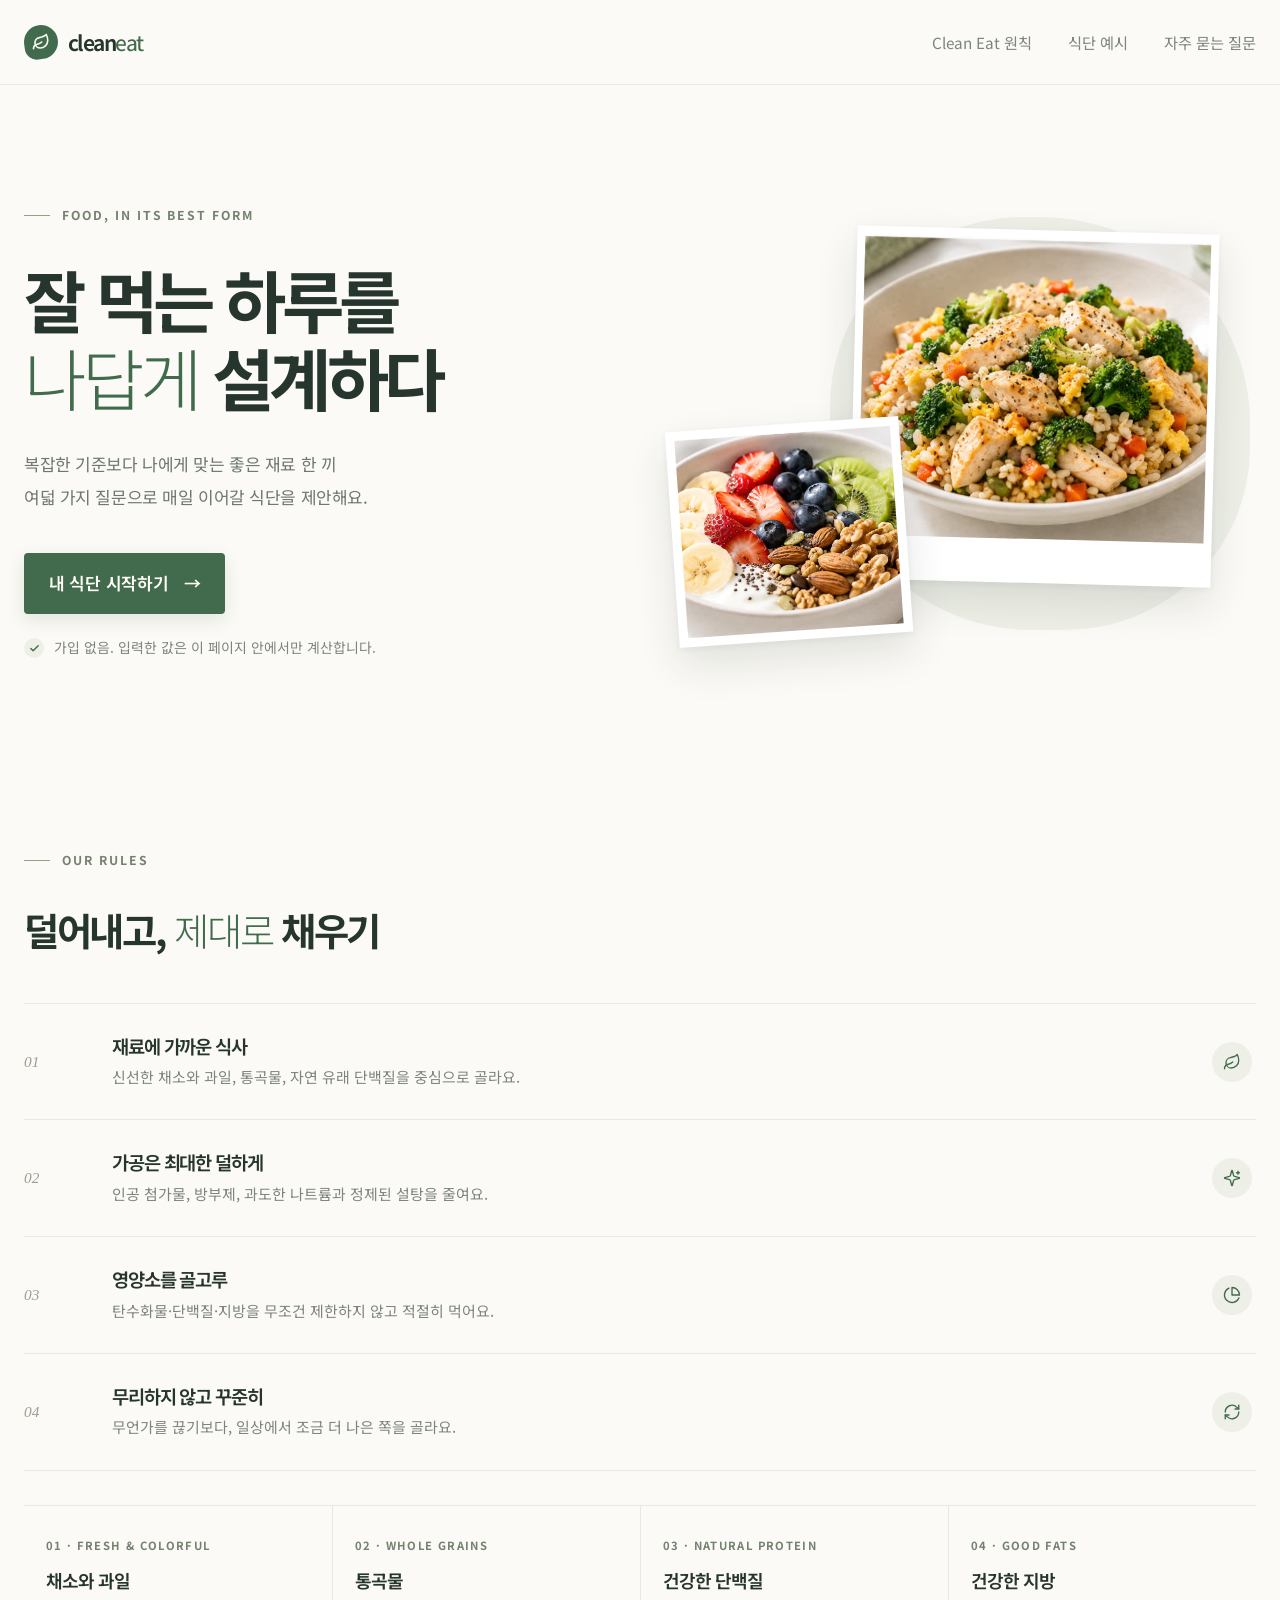
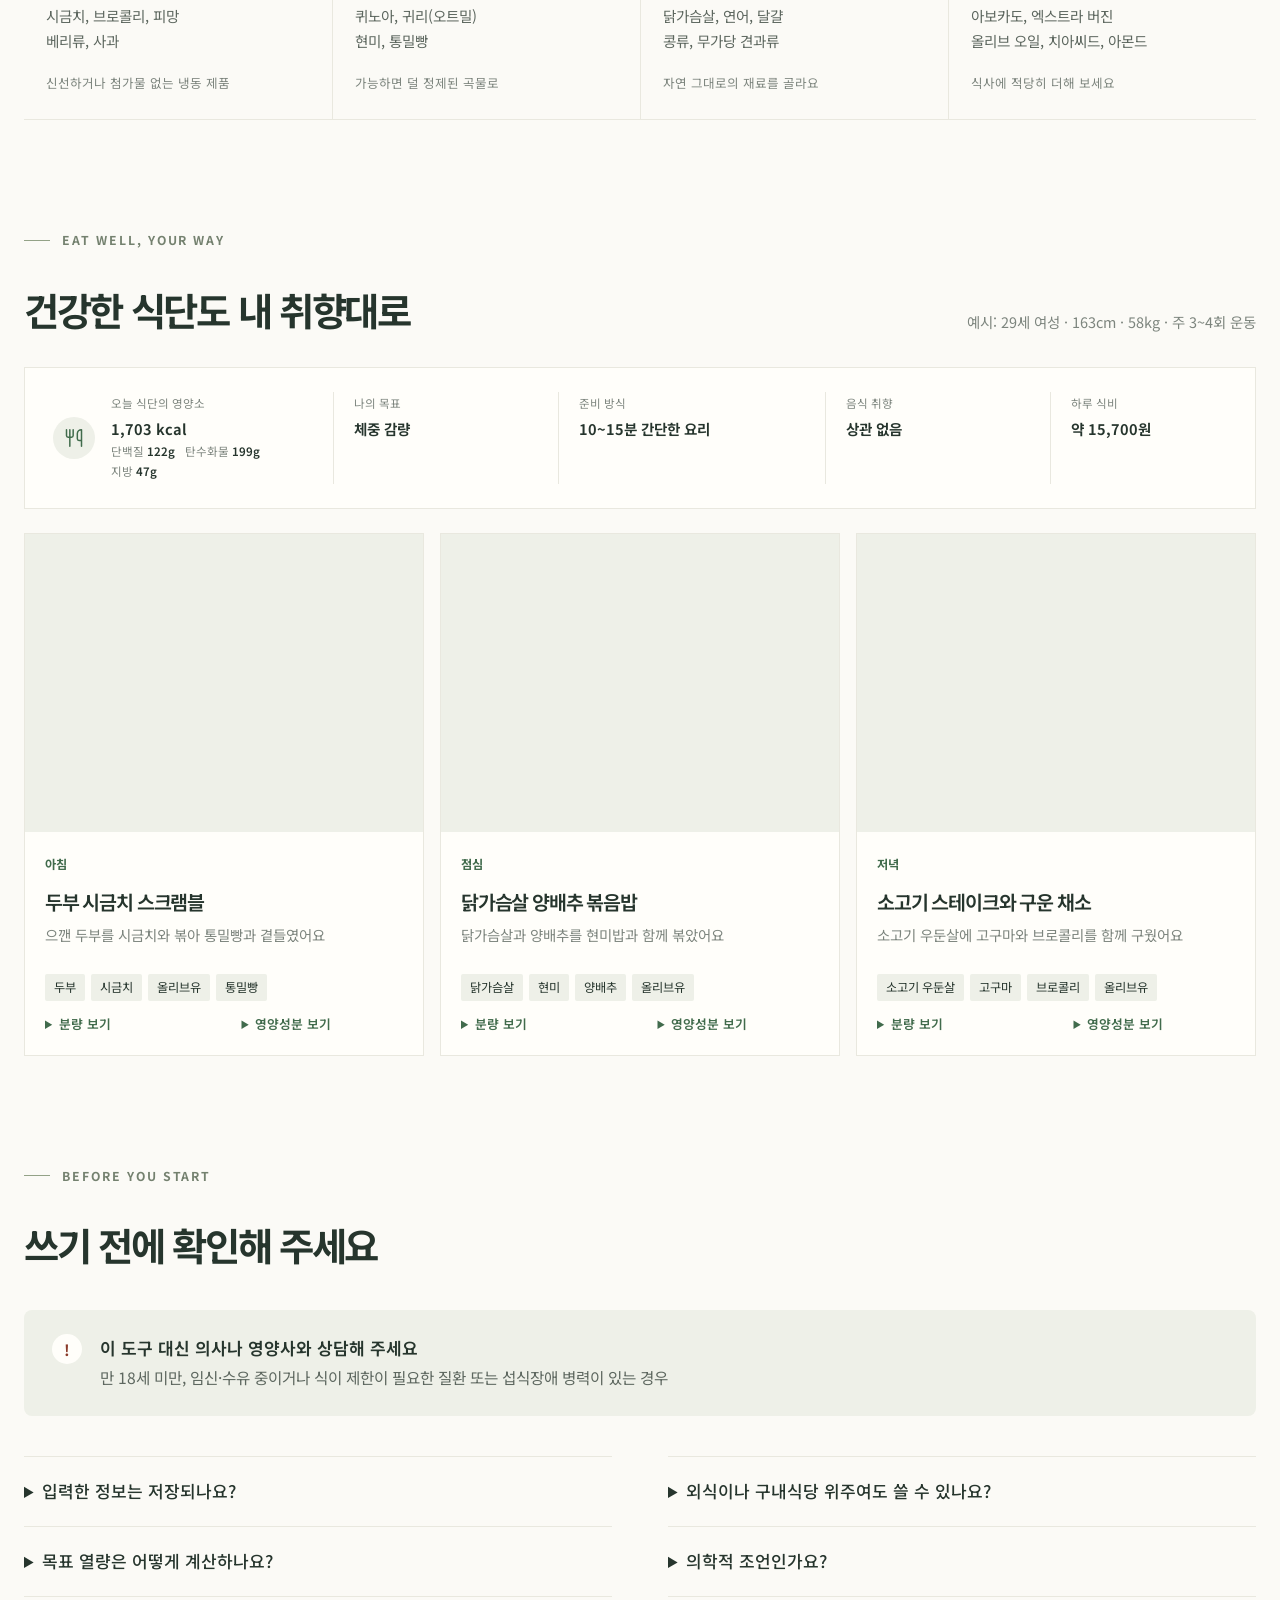
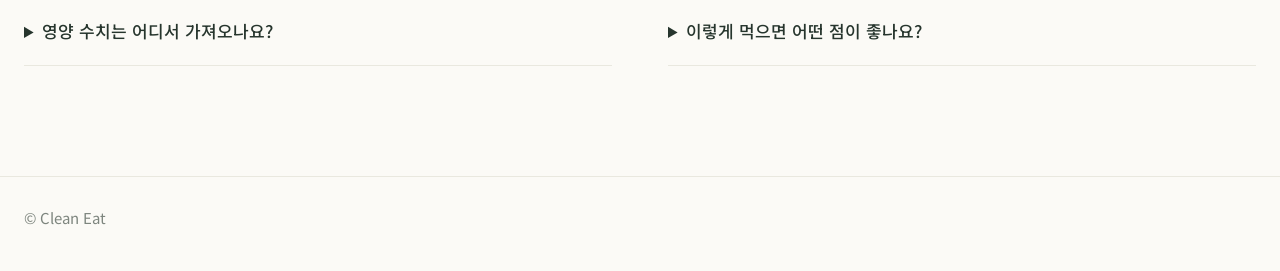
==== commit 8acf9e05: "Update cleaneat.html" ====
--- a/cleaneat.html
+++ b/cleaneat.html
@@ -239,7 +239,9 @@
  portion:{min:.5,max:2},                         // 메뉴 기본 분량 대비 배수 범위
  prefShare:.6,                                   // 선호 단백질 메뉴를 쓰는 점심·저녁 비율
  cuPenalty:{a:2,m:4},                            // 선호 음식 스타일이 아닐 때 벌점 (아침은 약하게)
- fit:{kcal:6,prot:4}
+ prepOverBudget:1.5,                          // 메뉴 고를 때 요리 수준 1단계 초과 벌점 = 예산 초과 벌점의 1.5배
+ protNoteRatio:.85,                            // 하루 단백질이 목표의 이 비율 미만이면 보충 안내를 보여 줌
+ fit:{kcal:6,prot:15}                                  // prot: 끼니 단백질 목표 대비 부족 비율 1.0(=전부 부족)당 벌점. 부족한 만큼 비례해서 깎음
 };
 /* 홈 화면 '예시 결과'에 쓰는 입력값 (실제 계산 엔진으로 만들어 보여줌). 바꾸면 예시도 바뀜 */
 const EXAMPLE={basic:{sx:'f',ag:29,ht:163,wt:58},goal:'lose',act:2,excl:[],pro:'any',cu:'any',prep:3,budget:20000,sel:{}};
@@ -614,13 +616,14 @@
 }
 /* 끼니 i에 메뉴를 고를 때의 공통 기준 (planDays와 swapMeal이 함께 씀)
    xOf: 목표 열량에 맞춘 분량 배수 / rel: 조건 초과 수(요리 수준 + 예산) / fit: 목표 맞춤 벌점 / cuPen: 음식 취향 벌점 */
-function slotRules(A,T,i){
- const w=CONFIG.split[i],isM=CONFIG.slots[i]==='m',cap=A.budget*w;
+function slotRules(A,T,i,capIn){
+ const w=CONFIG.split[i],isM=CONFIG.slots[i]==='m',cap=capIn===undefined?A.budget*w:capIn;
  // 예산 비교는 목표 열량에 맞춰 늘리거나 줄인 실제 분량 기준 (기본 분량으로 비교하면 2배로 늘린 뒤 예산을 넘는 경우가 생김)
  const xOf=m=>clamp(T.k*w/mkv(m).k,CONFIG.portion.min,CONFIG.portion.max);
- const rel=m=>Math.max(0,m.lvl-A.prep)+(mkv(m,xOf(m)).c>cap?1:0);
- // 목표 맞춤 벌점: 분량 상한(2배)으로도 열량을 못 채우거나, 맞춘 분량에서 단백질이 끼니 목표의 70% 미만인 메뉴를 덜 고름
- const fit=m=>{const b=mkv(m),raw=T.k*w/b.k,x=clamp(raw,CONFIG.portion.min,CONFIG.portion.max);return(raw>CONFIG.portion.max?CONFIG.fit.kcal:0)+(b.p*x<.7*T.p*w?CONFIG.fit.prot:0)};
+ // 요리 수준 초과를 예산 초과보다 무겁게 봄 (못 만드는 메뉴는 쓸 수 없지만, 예산을 조금 넘는 건 받아들일 수 있음)
+ const rel=m=>Math.max(0,m.lvl-A.prep)*CONFIG.prepOverBudget+(mkv(m,xOf(m)).c>cap?1:0);
+ // 목표 맞춤 벌점: 분량 상한(2배)으로도 열량을 못 채우면 kcal 벌점, 맞춘 분량의 단백질이 끼니 목표보다 모자란 만큼 비례해 prot 벌점 (감량·근육 증가 목표의 단백질 부족을 줄이려고 구간식 70% 기준에서 바꿈)
+ const fit=m=>{const b=mkv(m),raw=T.k*w/b.k,x=clamp(raw,CONFIG.portion.min,CONFIG.portion.max);return(raw>CONFIG.portion.max?CONFIG.fit.kcal:0)+CONFIG.fit.prot*Math.max(0,1-b.p*x/(T.p*w))};
  const cuPen=m=>A.cu&&A.cu!=='any'&&(A.cu==='med'?!MED_IDS.has(m.id):m.cu!==A.cu)?(isM?CONFIG.cuPenalty.m:CONFIG.cuPenalty.a):0;
  return{w,isM,xOf,rel,fit,cuPen};
 }
@@ -637,7 +640,9 @@
    const isM=s==='m',wantPref=isM&&pro!=='any'&&Math.floor((mj+1)*CONFIG.prefShare)>Math.floor(mj*CONFIG.prefShare);
    if(isM)mj++;
    if(!pool.length){meals.push(null);none++;return}
-   const {rel,fit,cuPen}=slotRules(A,T,i);
+   // 예산은 하루 단위: 앞 끼니에서 쓰고 남은 예산을 남은 끼니 비율로 나눠 이번 끼니 한도로 씀 (아침을 싸게 먹으면 점심·저녁에 더 쓸 수 있음)
+   const spent=meals.reduce((a,e)=>e?a+e.v.c:a,0),remW=w.slice(i).reduce((a,b)=>a+b,0);
+   const {rel,fit,cuPen}=slotRules(A,T,i,(A.budget-spent)*w[i]/remW);
    const sc=m=>{
     let v=rel(m)*20+(use[m.id]||0)*2+(today.includes(m.id)?50:0)+(prevIds.includes(m.id)?2:0);
     v+=cuPen(m);
@@ -649,7 +654,7 @@
    };
    const scored=pool.map(m=>[sc(m),m]),min=Math.min(...scored.map(x=>x[0])),best=scored.filter(x=>x[0]===min).map(x=>x[1]);
    const m=best[(seed+d*3+i)%best.length];
-   if(rel(m)>0)relaxed++;
+   if(m.lvl>A.prep)relaxed++;
    use[m.id]=(use[m.id]||0)+1;if(isM)cat[m.pro]=(cat[m.pro]||0)+1;today.push(m.id);
    const raw=T.k*w[i]/mkv(m).k,x=clamp(raw,CONFIG.portion.min,CONFIG.portion.max);
    if(raw>CONFIG.portion.max)capped++;
@@ -657,6 +662,7 @@
   });
   prevIds=today;
   const tot=meals.reduce((a,e)=>e?addV(a,e.v):a,V0);
+  if(A.budget<1e9&&tot.c>A.budget)relaxed++;
   days.push({d:CONFIG.days[d%7],meals,tot});
  }
  return{T,ex,pro,days,use,relaxed,none,capped};
@@ -669,7 +675,21 @@
  if(maxUse>3)notes.push('메뉴 수가 적어 같은 메뉴가 여러 번 반복됩니다.');
  if(T.floored)notes.push('계산된 열량이 최소 기준보다 낮아 최소 기준으로 올려 계산했어요.');
  if(A.budget<1e9&&avg.c>A.budget)notes.push('예상 식비가 선택한 예산을 넘습니다.');
+ const pn=proteinNote(T,avg,exList(A));if(pn)notes.push(pn);
  return notes;
+}
+/* 단백질 보충 안내: 하루 단백질이 목표보다 15% 넘게 모자랄 때만, 부족한 만큼을 채울 재료를 가격이 낮은 순으로 두 가지 알려 줌.
+   제한 식품은 뺌. 한 번에 300g(달걀은 5개)을 넘는 양이 필요한 재료는 현실적이지 않아 제외 */
+const PROT_ADD=['chicken','tuna','egg','edamame','natto','cottage','tofu','yog'],PROT_ADD_MAX=300,EGG_G=58;
+function proteinNote(T,avg,ex){
+ const gap=T.p-avg.p;
+ if(!(avg.p<CONFIG.protNoteRatio*T.p))return'';
+ const opts=PROT_ADD.map(id=>ING[id]?{id,I:ING[id]}:null).filter(o=>o&&!o.I.ex.some(t=>ex.includes(t))).map(o=>{
+  const g=gap/o.I.p*100;return{id:o.id,g,cost:o.I.c*g/100}}).filter(o=>o.g<=PROT_ADD_MAX).sort((x,y)=>x.cost-y.cost).slice(0,2);
+ const gp=Math.round(gap/5)*5,lead=`오늘 식단은 단백질이 목표보다 약 ${gp}g 부족해요.`;
+ if(!opts.length)return`${lead} 하루 중 여러 번에 나눠 단백질 식품을 더해 보세요.`;
+ const txt=opts.map(o=>o.id==='egg'?`달걀 ${Math.ceil(o.g/EGG_G-.05)}개`:`${ING[o.id].n} ${Math.ceil(o.g/10)*10}g`).join(' 또는 ');
+ return`${lead} 간식이나 곁들임으로 ${txt}${txt.endsWith('개')?'를':'을'} 더하면 채울 수 있어요.`;
 }
 /* 하루 식단 (현재 화면에서 쓰는 결과). 같은 입력·seed면 같은 결과 */
 function buildDay(A,seed=0){
@@ -681,8 +701,10 @@
 /* 끼니 하나만 바꾸기: 나머지 두 끼는 그대로 두고 i번째 끼니만 다른 메뉴로 바꾼 결과를 돌려줌.
    seen: 이 끼니에 이미 보여 준 메뉴 id (다 보여 주면 처음부터 다시). 같은 입력·seen이면 같은 결과 */
 function swapMeal(A,R,i,seen=[]){
- const T=R.T,ex=R.ex,pro=R.pro,s=CONFIG.slots[i],{isM,xOf,rel,fit,cuPen}=slotRules(A,T,i);
+ const T=R.T,ex=R.ex,pro=R.pro,s=CONFIG.slots[i];
  const cur=R.meals[i]&&R.meals[i].m,others=R.meals.filter((e,j)=>e&&j!==i).map(e=>e.m);
+ // 이 끼니의 예산 한도 = 하루 예산 − 나머지 두 끼 식비
+ const {isM,xOf,rel,fit,cuPen}=slotRules(A,T,i,A.budget-R.meals.reduce((a,e,j)=>e&&j!==i?a+e.v.c:a,0));
  let pool=MENUS.filter(m=>m.slot===s&&!hasEx(m,ex)&&!others.some(o=>o.id===m.id)&&!(cur&&m.id===cur.id));
  if(!pool.length)return R;
  // 아직 안 보여 준 메뉴를 우선하되, 조건(요리 수준·예산)에 맞는 새 메뉴가 없으면 이미 보여 준 메뉴로 돌아감
@@ -701,7 +723,7 @@
  const m=best[seen.length%best.length],x=xOf(m);
  const meals=R.meals.map((e,j)=>j===i?{m,x,v:mkv(m,x),slot:s}:e);
  const tot=meals.reduce((a,e)=>e?addV(a,e.v):a,V0);
- const relaxed=meals.filter((e,j)=>e&&slotRules(A,T,j).rel(e.m)>0).length;
+ const relaxed=meals.filter(e=>e&&e.m.lvl>A.prep).length+(A.budget<1e9&&tot.c>A.budget?1:0);
  return{...R,meals,tot,relaxed,notes:notesOf({T,none:R.none,relaxed},tot,A,0)};
 }
 /* 7일 식단 (정적 페이지·향후 구독용으로 보존) */
